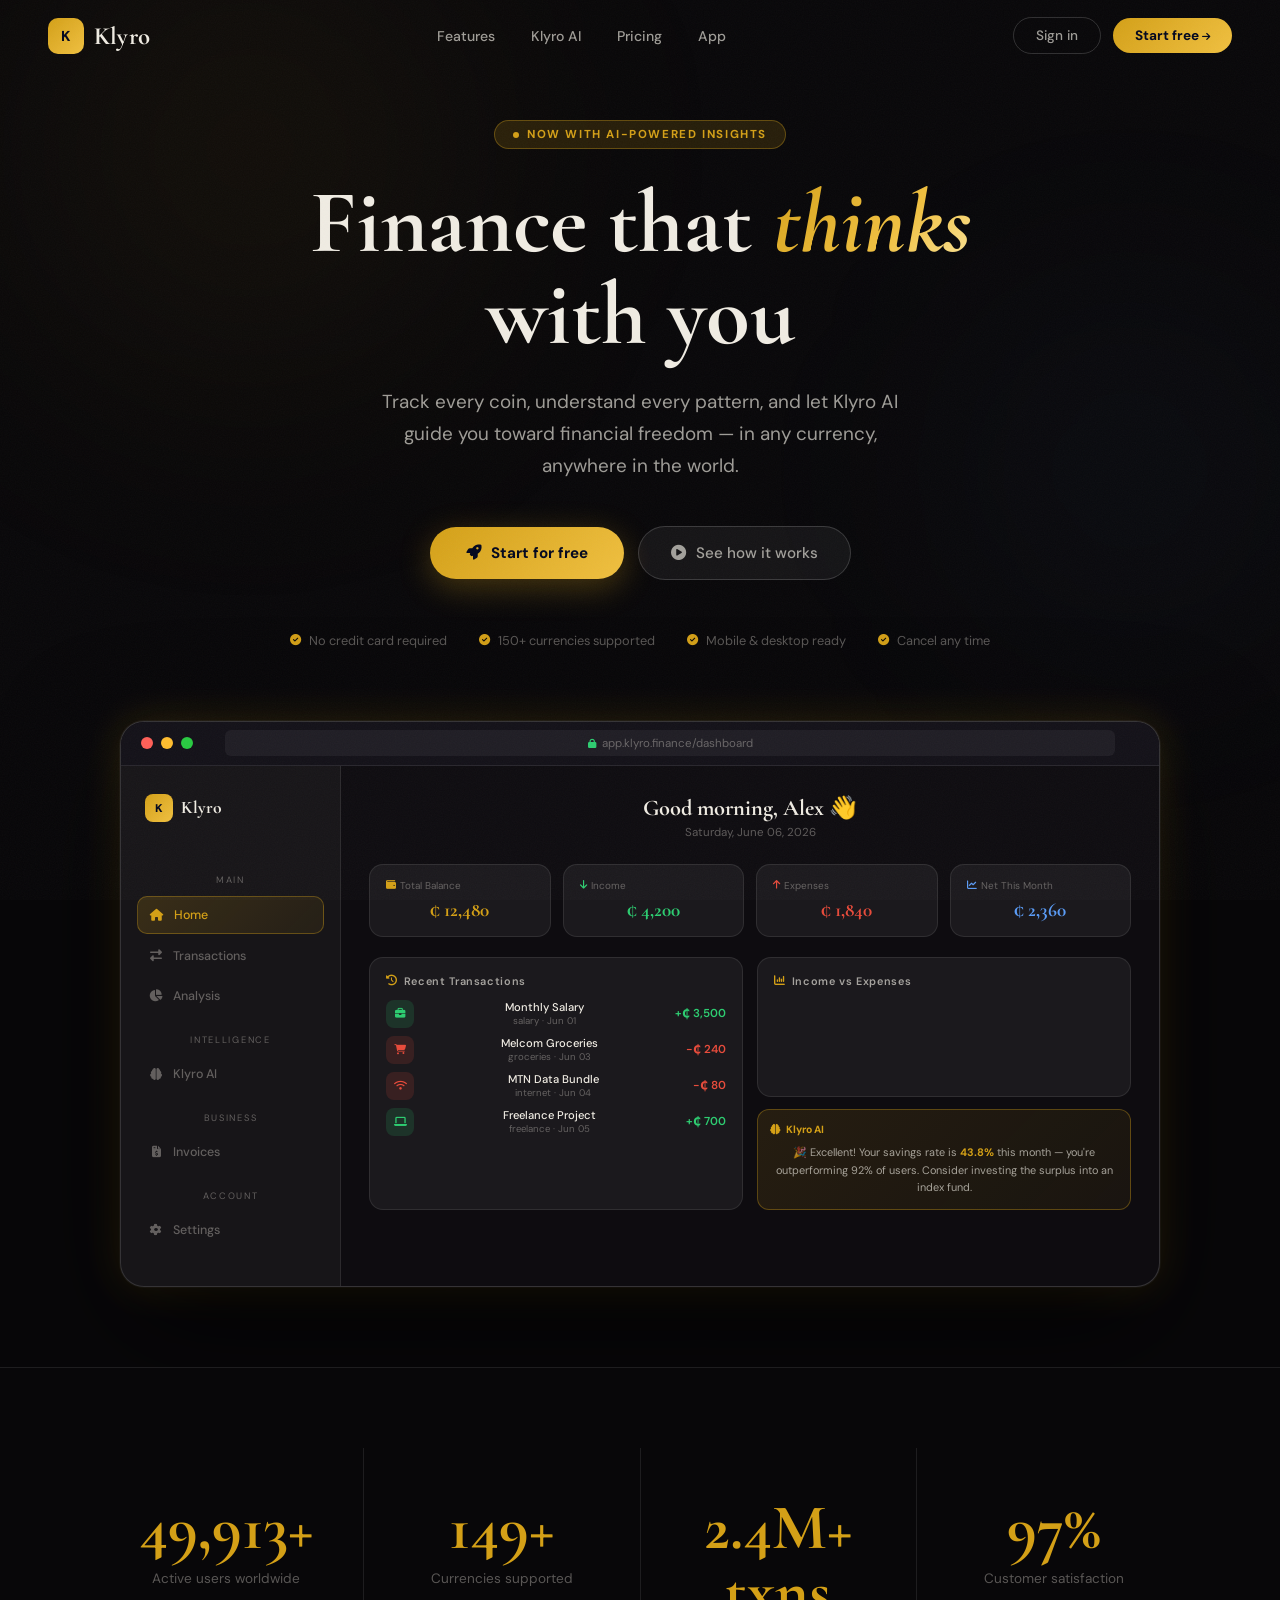
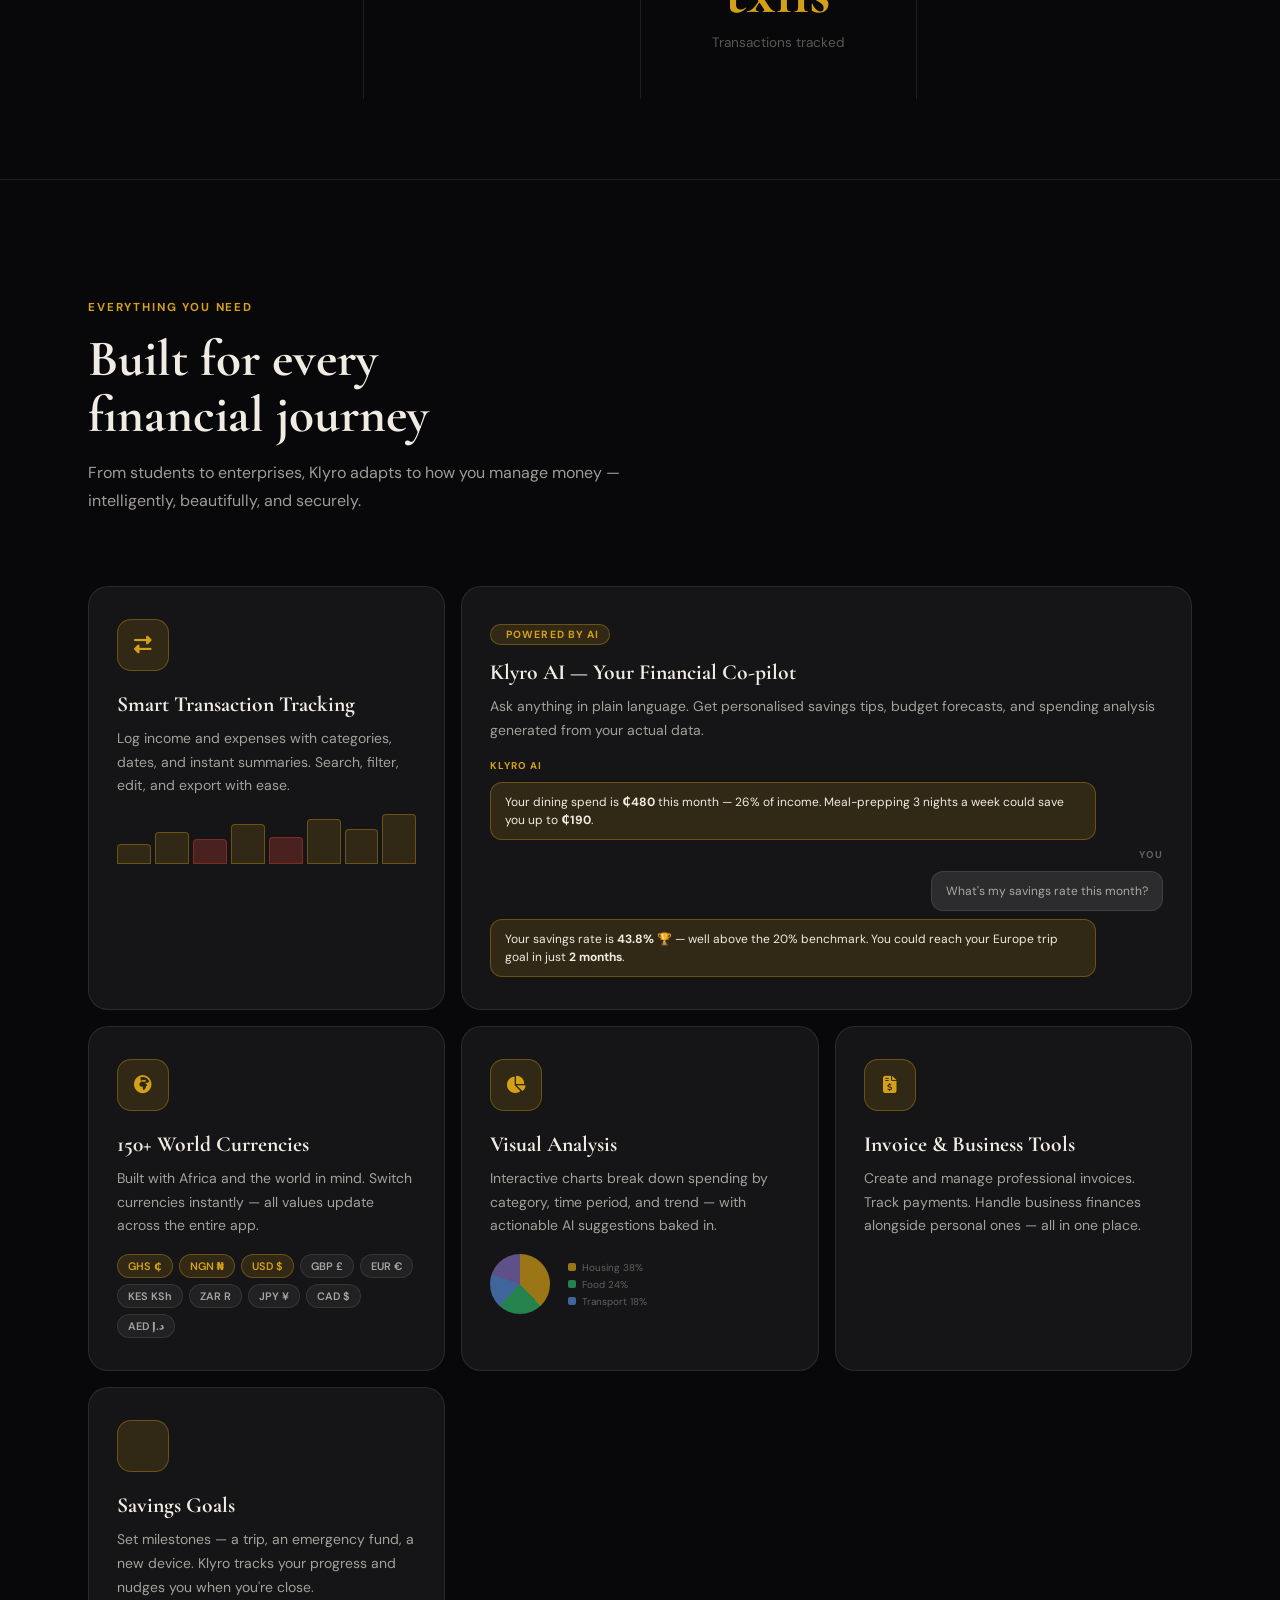
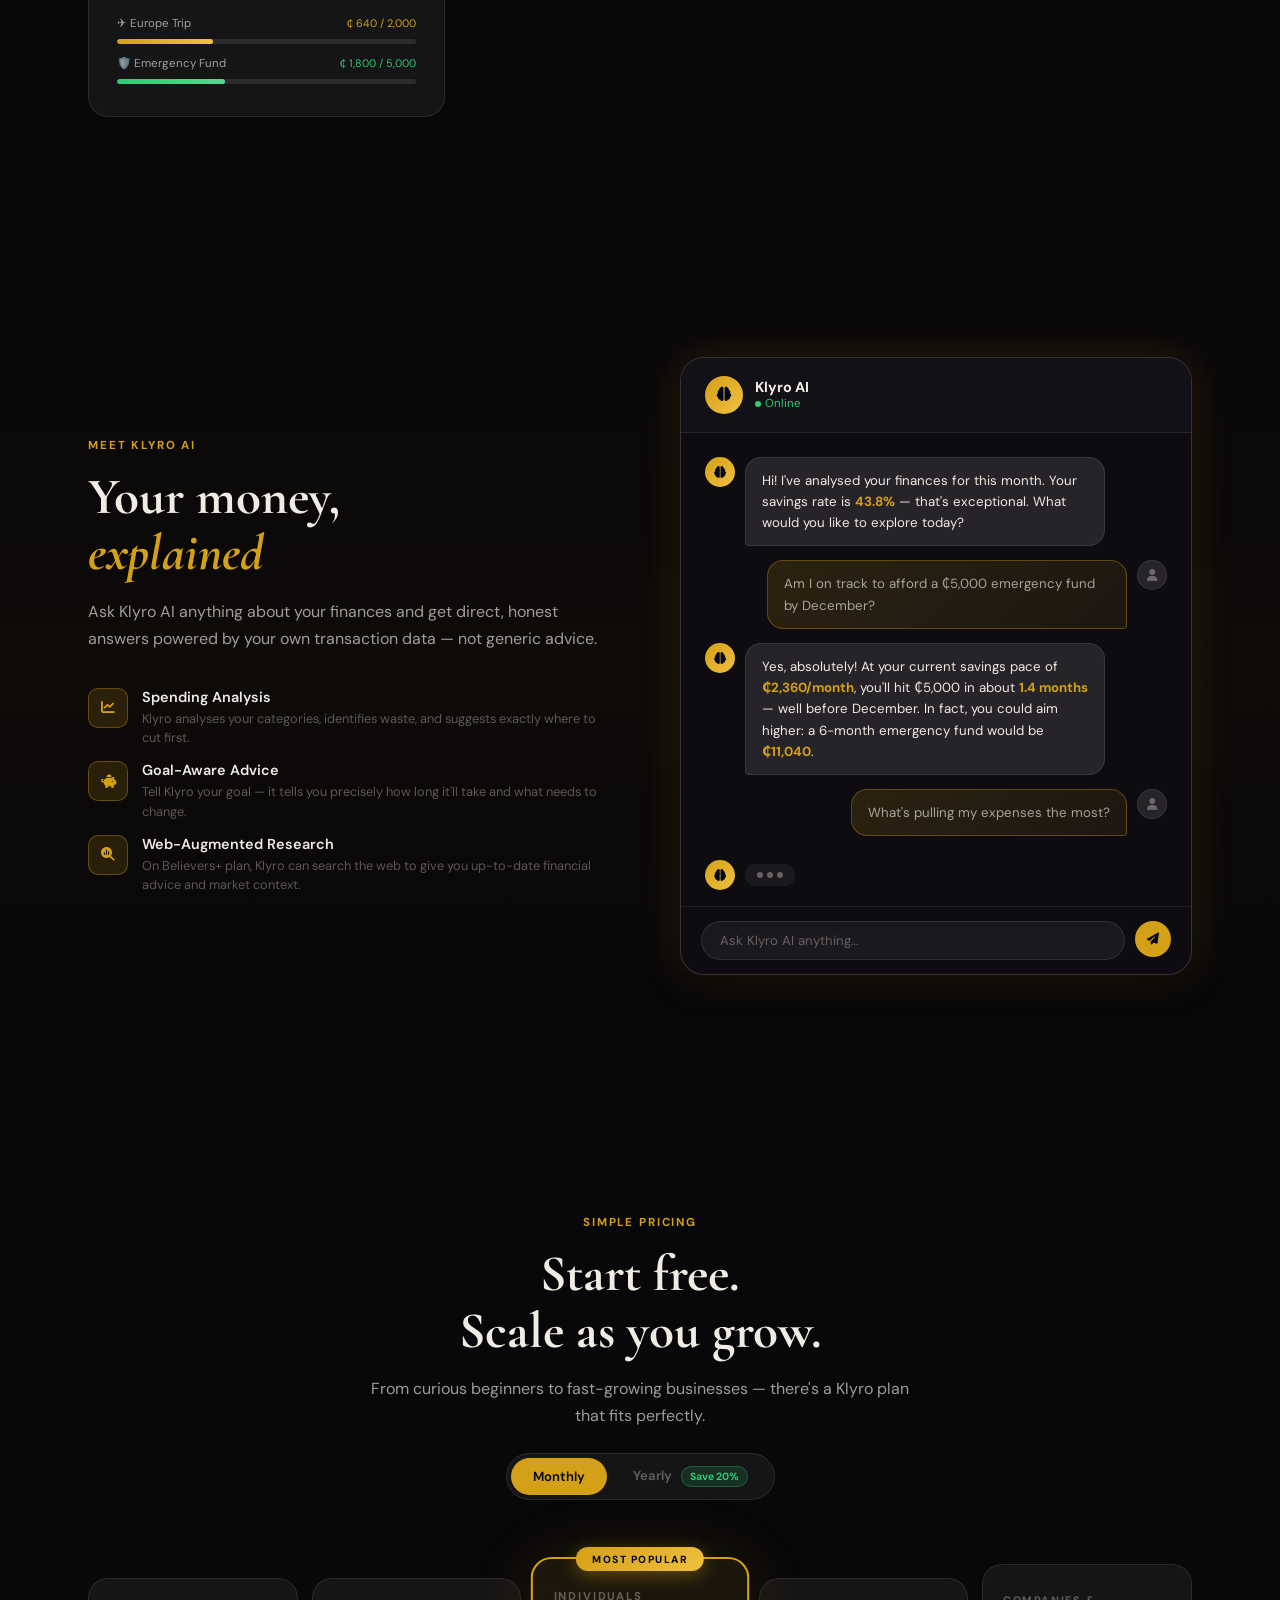
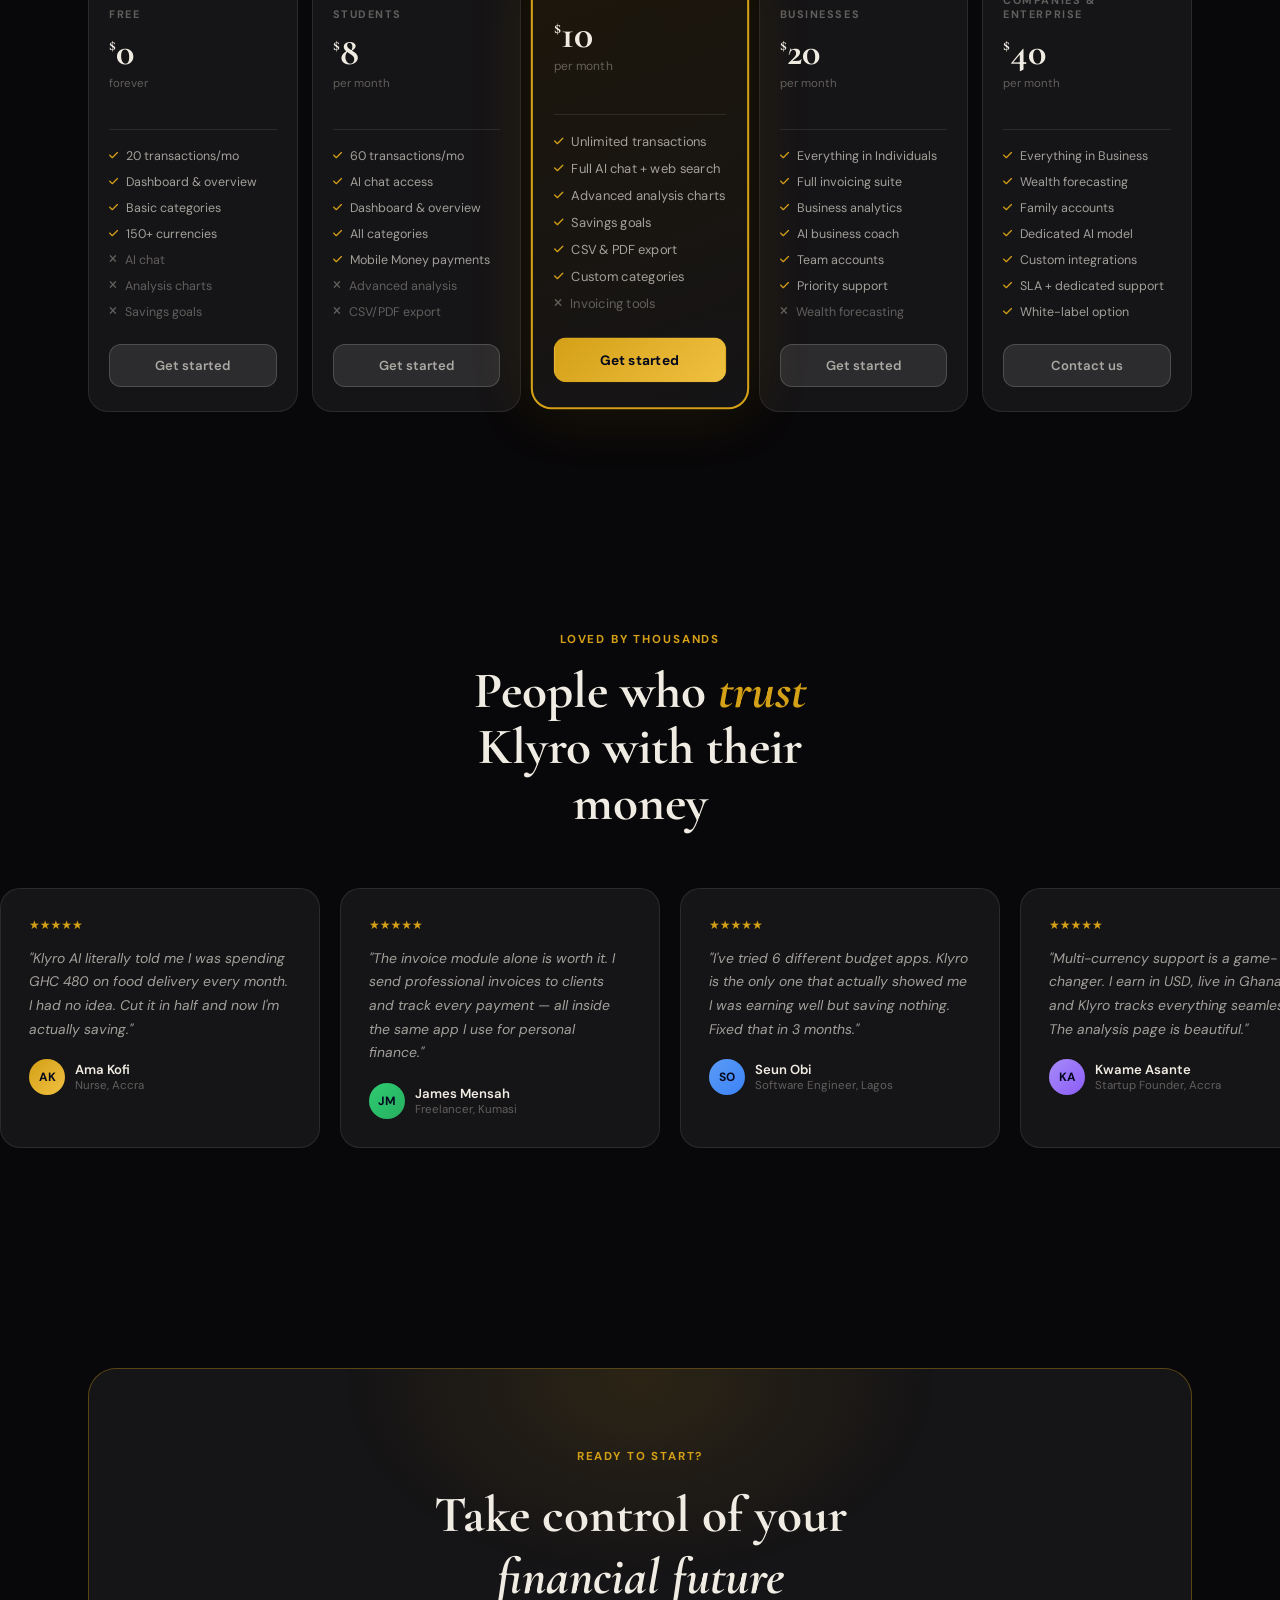
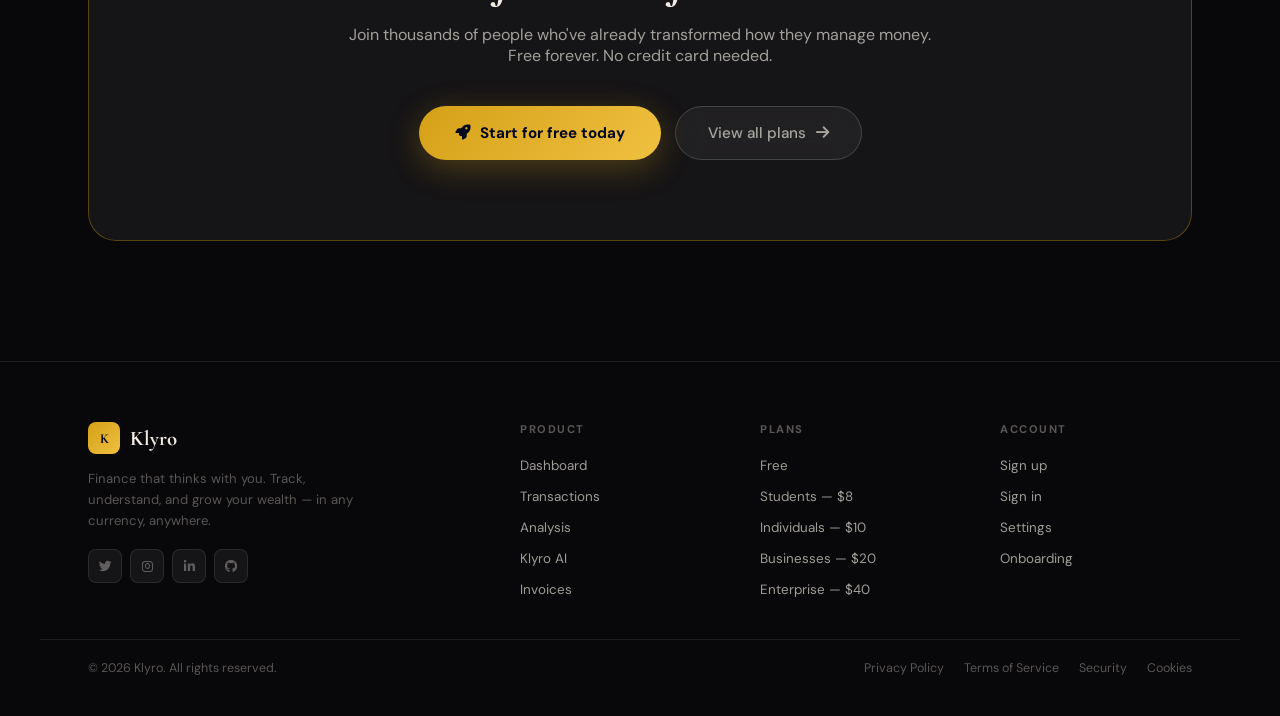
==== index.html @ fb5621db "Software Update Update of Klyro Web App software" ====
<!DOCTYPE html>
<html lang="en">
<head>
  <meta charset="UTF-8">
  <meta name="viewport" content="width=device-width, initial-scale=1.0">
  <title>Klyro — Finance that thinks with you</title>
  <link rel="stylesheet" href="https://fonts.googleapis.com/css2?family=Cormorant+Garamond:ital,wght@0,300;0,400;0,600;0,700;1,300;1,400;1,600&family=DM+Sans:ital,wght@0,200;0,300;0,400;0,500;0,600;0,700;1,300&display=swap">
  <link rel="stylesheet" href="https://cdnjs.cloudflare.com/ajax/libs/font-awesome/6.4.0/css/all.min.css">
  <style>
    *, *::before, *::after { margin: 0; padding: 0; box-sizing: border-box; }

    :root {
      --gold:        #d4a017;
      --gold-light:  #f0c040;
      --gold-pale:   #fce9a3;
      --gold-dim:    rgba(212,160,23,0.15);
      --gold-border: rgba(212,160,23,0.35);
      --bg:          #080709;
      --bg2:         #0e0c10;
      --bg3:         #131118;
      --surface:     rgba(255,255,255,0.055);
      --surface-b:   rgba(255,255,255,0.10);
      --border:      rgba(255,255,255,0.09);
      --border-b:    rgba(255,255,255,0.16);
      --text:        #f0ece3;
      --text-mid:    rgba(240,236,227,0.65);
      --text-dim:    rgba(240,236,227,0.35);
      --green:       #2ecc71;
      --red:         #e74c3c;
      --blue:        #5b9cf6;
      --purple:      #a78bfa;

      --blur: blur(24px) saturate(180%);
      --radius: 20px;
      --radius-sm: 12px;
      --radius-pill: 9999px;
      --shadow: 0 8px 32px rgba(0,0,0,0.5);
      --shadow-gold: 0 0 40px rgba(212,160,23,0.2);
      --trans: 0.35s cubic-bezier(0.16,1,0.3,1);

      --font-d: 'Cormorant Garamond', Georgia, serif;
      --font-b: 'DM Sans', system-ui, sans-serif;
    }

    html { scroll-behavior: smooth; }
    body {
      font-family: var(--font-b);
      background: var(--bg);
      color: var(--text);
      overflow-x: hidden;
      -webkit-font-smoothing: antialiased;
    }

    /* ─────────── NOISE GRAIN ─────────── */
    body::after {
      content: '';
      position: fixed;
      inset: 0;
      background-image: url("data:image/svg+xml,%3Csvg xmlns='http://www.w3.org/2000/svg' width='300' height='300'%3E%3Cfilter id='n'%3E%3CfeTurbulence type='fractalNoise' baseFrequency='0.85' numOctaves='4' stitchTiles='stitch'/%3E%3C/filter%3E%3Crect width='300' height='300' filter='url(%23n)' opacity='0.035'/%3E%3C/svg%3E");
      pointer-events: none;
      z-index: 9999;
    }

    /* ─────────── AMBIENT GLOW ─────────── */
    .glow-orb {
      position: fixed;
      border-radius: 50%;
      filter: blur(120px);
      pointer-events: none;
      z-index: 0;
    }
    .glow-orb-1 {
      width: 700px; height: 700px;
      top: -200px; left: -100px;
      background: radial-gradient(circle, rgba(212,160,23,0.08) 0%, transparent 70%);
    }
    .glow-orb-2 {
      width: 500px; height: 500px;
      bottom: 20vh; right: -100px;
      background: radial-gradient(circle, rgba(91,156,246,0.06) 0%, transparent 70%);
    }

    /* ─────────── NAV ─────────── */
    nav {
      position: fixed;
      top: 0; left: 0; right: 0;
      z-index: 1000;
      display: flex;
      align-items: center;
      justify-content: space-between;
      padding: 0 48px;
      height: 72px;
      border-bottom: 1px solid transparent;
      transition: all 0.4s ease;
    }
    nav.scrolled {
      background: rgba(8,7,9,0.82);
      backdrop-filter: var(--blur);
      -webkit-backdrop-filter: var(--blur);
      border-bottom-color: var(--border);
    }
    .nav-logo {
      display: flex;
      align-items: center;
      gap: 10px;
      text-decoration: none;
    }
    .nav-logo-icon {
      width: 36px; height: 36px;
      background: linear-gradient(135deg, var(--gold), var(--gold-light));
      border-radius: 10px;
      display: flex; align-items: center; justify-content: center;
      font-size: 0.9rem;
      color: #03071e;
      font-weight: 800;
      letter-spacing: -0.03em;
    }
    .nav-logo-text {
      font-family: var(--font-d);
      font-size: 1.55rem;
      font-weight: 700;
      color: var(--text);
      letter-spacing: 0.01em;
    }
    .nav-links {
      display: flex;
      align-items: center;
      gap: 4px;
      list-style: none;
    }
    .nav-links a {
      padding: 8px 16px;
      color: var(--text-mid);
      text-decoration: none;
      font-size: 0.88rem;
      font-weight: 500;
      border-radius: var(--radius-pill);
      transition: color 0.2s, background 0.2s;
    }
    .nav-links a:hover { color: var(--text); background: var(--surface); }
    .nav-cta {
      display: flex;
      align-items: center;
      gap: 12px;
    }
    .btn-nav-ghost {
      padding: 9px 22px;
      background: transparent;
      border: 1px solid var(--border-b);
      border-radius: var(--radius-pill);
      color: var(--text-mid);
      font-family: var(--font-b);
      font-size: 0.85rem;
      font-weight: 500;
      cursor: pointer;
      text-decoration: none;
      transition: all 0.25s ease;
    }
    .btn-nav-ghost:hover { border-color: var(--gold-border); color: var(--text); }
    .btn-nav-gold {
      padding: 9px 22px;
      background: linear-gradient(135deg, var(--gold), var(--gold-light));
      border: none;
      border-radius: var(--radius-pill);
      color: #03071e;
      font-family: var(--font-b);
      font-size: 0.85rem;
      font-weight: 700;
      cursor: pointer;
      text-decoration: none;
      transition: all 0.25s ease;
      white-space: nowrap;
    }
    .btn-nav-gold:hover { transform: translateY(-1px); box-shadow: 0 6px 24px rgba(212,160,23,0.4); }

    /* ─────────── HERO ─────────── */
    .hero {
      position: relative;
      min-height: 100vh;
      display: flex;
      flex-direction: column;
      align-items: center;
      justify-content: center;
      padding: 120px 48px 80px;
      text-align: center;
      overflow: hidden;
      z-index: 1;
    }
    .hero-eyebrow {
      display: inline-flex;
      align-items: center;
      gap: 8px;
      padding: 6px 18px;
      background: var(--gold-dim);
      border: 1px solid var(--gold-border);
      border-radius: var(--radius-pill);
      font-size: 0.72rem;
      font-weight: 700;
      letter-spacing: 0.14em;
      text-transform: uppercase;
      color: var(--gold);
      margin-bottom: 28px;
      animation: fadeUp 0.8s ease both;
    }
    .hero-eyebrow-dot {
      width: 6px; height: 6px;
      background: var(--gold);
      border-radius: 50%;
      animation: pulse 2s infinite;
    }
    @keyframes pulse { 0%,100%{opacity:1;transform:scale(1)} 50%{opacity:0.4;transform:scale(0.8)} }

    .hero-title {
      font-family: var(--font-d);
      font-size: clamp(3.2rem, 7vw, 6.5rem);
      font-weight: 700;
      line-height: 1.03;
      color: var(--text);
      margin-bottom: 24px;
      max-width: 860px;
      animation: fadeUp 0.8s 0.1s ease both;
    }
    .hero-title em {
      font-style: italic;
      background: linear-gradient(135deg, var(--gold), var(--gold-light) 60%, var(--gold-pale));
      -webkit-background-clip: text;
      -webkit-text-fill-color: transparent;
      background-clip: text;
    }
    .hero-sub {
      font-size: clamp(1rem, 1.6vw, 1.18rem);
      color: var(--text-mid);
      max-width: 540px;
      line-height: 1.7;
      margin-bottom: 44px;
      animation: fadeUp 0.8s 0.2s ease both;
    }
    .hero-actions {
      display: flex;
      gap: 14px;
      align-items: center;
      justify-content: center;
      flex-wrap: wrap;
      animation: fadeUp 0.8s 0.3s ease both;
    }
    .btn-hero-primary {
      display: inline-flex;
      align-items: center;
      gap: 10px;
      padding: 16px 36px;
      background: linear-gradient(135deg, var(--gold), var(--gold-light));
      border: none;
      border-radius: var(--radius-pill);
      color: #03071e;
      font-family: var(--font-b);
      font-size: 0.95rem;
      font-weight: 700;
      cursor: pointer;
      text-decoration: none;
      transition: all 0.3s ease;
      box-shadow: 0 8px 32px rgba(212,160,23,0.3);
    }
    .btn-hero-primary:hover { transform: translateY(-2px); box-shadow: 0 16px 48px rgba(212,160,23,0.45); }
    .btn-hero-secondary {
      display: inline-flex;
      align-items: center;
      gap: 10px;
      padding: 16px 32px;
      background: var(--surface);
      border: 1px solid var(--border-b);
      border-radius: var(--radius-pill);
      color: var(--text-mid);
      font-family: var(--font-b);
      font-size: 0.95rem;
      font-weight: 500;
      cursor: pointer;
      text-decoration: none;
      transition: all 0.3s ease;
      backdrop-filter: blur(12px);
    }
    .btn-hero-secondary:hover { color: var(--text); border-color: var(--border-b); background: var(--surface-b); }

    .hero-trust {
      margin-top: 52px;
      display: flex;
      align-items: center;
      gap: 32px;
      justify-content: center;
      flex-wrap: wrap;
      animation: fadeUp 0.8s 0.4s ease both;
    }
    .hero-trust-item {
      display: flex;
      align-items: center;
      gap: 8px;
      font-size: 0.8rem;
      color: var(--text-dim);
    }
    .hero-trust-item i { color: var(--gold); font-size: 0.7rem; }

    /* ─────────── DASHBOARD MOCKUP ─────────── */
    .hero-visual {
      position: relative;
      width: 100%;
      max-width: 1040px;
      margin: 72px auto 0;
      animation: fadeUp 0.8s 0.5s ease both;
    }
    .mockup-frame {
      background: var(--bg2);
      border: 1px solid var(--border-b);
      border-radius: 24px;
      overflow: hidden;
      box-shadow: 0 40px 120px rgba(0,0,0,0.7), 0 0 0 1px rgba(255,255,255,0.05), var(--shadow-gold);
      position: relative;
    }
    .mockup-bar {
      height: 44px;
      background: var(--bg3);
      border-bottom: 1px solid var(--border);
      display: flex;
      align-items: center;
      padding: 0 20px;
      gap: 8px;
    }
    .mockup-dot { width: 12px; height: 12px; border-radius: 50%; }
    .mockup-dot-r { background: #ff5f57; }
    .mockup-dot-y { background: #ffbd2e; }
    .mockup-dot-g { background: #28ca41; }
    .mockup-url {
      flex: 1;
      height: 26px;
      background: rgba(255,255,255,0.05);
      border-radius: 6px;
      margin: 0 24px;
      display: flex;
      align-items: center;
      justify-content: center;
      font-size: 0.72rem;
      color: var(--text-dim);
      gap: 6px;
    }
    .mockup-url i { font-size: 0.6rem; color: var(--green); }
    .mockup-body {
      display: grid;
      grid-template-columns: 220px 1fr;
      min-height: 520px;
    }
    /* Sidebar mockup */
    .mock-sidebar {
      background: rgba(255,255,255,0.035);
      border-right: 1px solid var(--border);
      padding: 28px 16px;
      display: flex;
      flex-direction: column;
      gap: 4px;
    }
    .mock-logo {
      display: flex;
      align-items: center;
      gap: 8px;
      padding: 0 8px;
      margin-bottom: 32px;
    }
    .mock-logo-k {
      width: 28px; height: 28px;
      background: linear-gradient(135deg, var(--gold), var(--gold-light));
      border-radius: 8px;
      display: flex; align-items: center; justify-content: center;
      font-size: 0.7rem;
      color: #03071e;
      font-weight: 900;
    }
    .mock-logo-text { font-family: var(--font-d); font-size: 1.1rem; font-weight: 700; color: var(--text); }
    .mock-nav-section { font-size: 0.58rem; letter-spacing: 0.18em; text-transform: uppercase; color: var(--text-dim); padding: 0 10px; margin: 16px 0 6px; }
    .mock-nav-item {
      display: flex;
      align-items: center;
      gap: 10px;
      padding: 10px 12px;
      border-radius: 10px;
      font-size: 0.78rem;
      font-weight: 500;
      color: var(--text-dim);
    }
    .mock-nav-item.active {
      background: linear-gradient(135deg, rgba(212,160,23,0.18), rgba(212,160,23,0.08));
      border: 1px solid var(--gold-border);
      color: var(--gold);
    }
    .mock-nav-item i { width: 14px; text-align: center; font-size: 0.75rem; }
    /* Main mockup */
    .mock-main { padding: 28px 28px 20px; overflow: hidden; }
    .mock-page-title { font-family: var(--font-d); font-size: 1.4rem; font-weight: 700; color: var(--text); margin-bottom: 4px; }
    .mock-page-sub { font-size: 0.72rem; color: var(--text-dim); margin-bottom: 24px; }
    .mock-stats {
      display: grid;
      grid-template-columns: repeat(4, 1fr);
      gap: 12px;
      margin-bottom: 20px;
    }
    .mock-stat {
      background: var(--surface);
      border: 1px solid var(--border);
      border-radius: 14px;
      padding: 14px 16px;
    }
    .mock-stat-label { font-size: 0.62rem; color: var(--text-dim); margin-bottom: 6px; display: flex; align-items: center; gap: 4px; }
    .mock-stat-val { font-family: var(--font-d); font-size: 1.2rem; font-weight: 700; }
    .mock-stat-val.green { color: var(--green); }
    .mock-stat-val.red { color: var(--red); }
    .mock-stat-val.gold { color: var(--gold); }
    .mock-two-col { display: grid; grid-template-columns: 1fr 1fr; gap: 14px; }
    .mock-card {
      background: var(--surface);
      border: 1px solid var(--border);
      border-radius: 14px;
      padding: 16px;
    }
    .mock-card-title { font-size: 0.68rem; font-weight: 600; letter-spacing: 0.06em; color: var(--text-mid); margin-bottom: 12px; display: flex; align-items: center; gap: 6px; }
    .mock-card-title i { color: var(--gold); }
    .mock-txn { display: flex; align-items: center; gap: 8px; margin-bottom: 8px; }
    .mock-txn-icon {
      width: 28px; height: 28px; border-radius: 8px;
      display: flex; align-items: center; justify-content: center;
      font-size: 0.65rem;
    }
    .mock-txn-icon.inc { background: rgba(46,204,113,0.15); color: var(--green); }
    .mock-txn-icon.exp { background: rgba(231,76,60,0.15); color: var(--red); }
    .mock-txn-info { flex: 1; }
    .mock-txn-name { font-size: 0.7rem; font-weight: 500; color: var(--text); }
    .mock-txn-cat { font-size: 0.6rem; color: var(--text-dim); }
    .mock-txn-amt { font-size: 0.72rem; font-weight: 600; }
    .mock-txn-amt.inc { color: var(--green); }
    .mock-txn-amt.exp { color: var(--red); }
    /* Bar chart mini */
    .mock-bars { display: flex; align-items: flex-end; gap: 6px; height: 80px; padding-top: 8px; }
    .mock-bar-group { flex: 1; display: flex; gap: 3px; align-items: flex-end; }
    .mock-bar {
      flex: 1;
      border-radius: 4px 4px 0 0;
      animation: barGrow 1.2s cubic-bezier(0.16,1,0.3,1) both;
      animation-delay: var(--d);
    }
    @keyframes barGrow { from { transform: scaleY(0); transform-origin: bottom; } to { transform: scaleY(1); } }
    .mock-bar.income { background: rgba(46,204,113,0.6); }
    .mock-bar.expense { background: rgba(231,76,60,0.5); }
    /* AI bubble */
    .mock-ai-bubble {
      background: linear-gradient(135deg, rgba(212,160,23,0.12), rgba(212,160,23,0.06));
      border: 1px solid var(--gold-border);
      border-radius: 12px;
      padding: 12px;
      font-size: 0.68rem;
      line-height: 1.6;
      color: var(--text-mid);
    }
    .mock-ai-header { display: flex; align-items: center; gap: 6px; font-weight: 700; color: var(--gold); font-size: 0.65rem; margin-bottom: 6px; }

    /* ─────────── SECTION SPACING ─────────── */
    section { position: relative; z-index: 1; }
    .section-inner {
      max-width: 1200px;
      margin: 0 auto;
      padding: 0 48px;
    }
    .section-eyebrow {
      font-size: 0.72rem;
      font-weight: 700;
      letter-spacing: 0.16em;
      text-transform: uppercase;
      color: var(--gold);
      margin-bottom: 16px;
    }
    .section-title {
      font-family: var(--font-d);
      font-size: clamp(2.2rem, 4vw, 3.4rem);
      font-weight: 700;
      color: var(--text);
      line-height: 1.1;
      margin-bottom: 16px;
    }
    .section-title em { font-style: italic; color: var(--gold); }
    .section-sub {
      font-size: 1rem;
      color: var(--text-mid);
      line-height: 1.7;
      max-width: 540px;
    }

    /* ─────────── STATS STRIP ─────────── */
    .stats-strip {
      padding: 80px 0;
      border-top: 1px solid var(--border);
      border-bottom: 1px solid var(--border);
      overflow: hidden;
    }
    .stats-row {
      display: grid;
      grid-template-columns: repeat(4, 1fr);
      gap: 1px;
      background: var(--border);
    }
    .stat-block {
      background: var(--bg);
      padding: 48px 40px;
      text-align: center;
    }
    .stat-block-num {
      font-family: var(--font-d);
      font-size: clamp(2.8rem, 5vw, 4.2rem);
      font-weight: 700;
      color: var(--gold);
      line-height: 1;
      margin-bottom: 10px;
    }
    .stat-block-label { font-size: 0.85rem; color: var(--text-dim); }

    /* ─────────── FEATURES SECTION ─────────── */
    .features-section { padding: 120px 0; }
    .features-header {
      margin-bottom: 72px;
      max-width: 620px;
    }
    .features-bento {
      display: grid;
      grid-template-columns: repeat(3, 1fr);
      gap: 16px;
    }
    .feat-card {
      background: var(--surface);
      border: 1px solid var(--border);
      border-radius: var(--radius);
      padding: 32px 28px;
      transition: all var(--trans);
      position: relative;
      overflow: hidden;
    }
    .feat-card::before {
      content: '';
      position: absolute;
      inset: 0;
      background: linear-gradient(135deg, var(--gold-dim) 0%, transparent 60%);
      opacity: 0;
      transition: opacity var(--trans);
    }
    .feat-card:hover { border-color: var(--gold-border); transform: translateY(-4px); }
    .feat-card:hover::before { opacity: 1; }
    .feat-card.wide { grid-column: span 2; }
    .feat-card.tall { display: flex; flex-direction: column; gap: 20px; }

    .feat-icon {
      width: 52px; height: 52px;
      background: var(--gold-dim);
      border: 1px solid var(--gold-border);
      border-radius: 14px;
      display: flex; align-items: center; justify-content: center;
      font-size: 1.1rem;
      color: var(--gold);
      margin-bottom: 20px;
      position: relative;
    }
    .feat-title {
      font-family: var(--font-d);
      font-size: 1.35rem;
      font-weight: 700;
      color: var(--text);
      margin-bottom: 10px;
    }
    .feat-desc {
      font-size: 0.875rem;
      color: var(--text-mid);
      line-height: 1.7;
    }
    .feat-badge {
      display: inline-flex;
      align-items: center;
      gap: 5px;
      padding: 3px 10px;
      background: var(--gold-dim);
      border: 1px solid var(--gold-border);
      border-radius: var(--radius-pill);
      font-size: 0.65rem;
      font-weight: 700;
      letter-spacing: 0.1em;
      color: var(--gold);
      text-transform: uppercase;
      margin-bottom: 14px;
    }
    /* Mini chart widget in feature card */
    .feat-mini-chart {
      display: flex;
      align-items: flex-end;
      gap: 4px;
      height: 50px;
      margin-top: 16px;
    }
    .feat-bar {
      flex: 1;
      border-radius: 4px 4px 0 0;
      background: var(--gold-dim);
      border: 1px solid var(--gold-border);
      transition: height 0.3s ease;
    }
    .feat-card:hover .feat-bar { background: rgba(212,160,23,0.35); }

    /* AI chat mockup in feature card */
    .feat-chat { margin-top: 16px; display: flex; flex-direction: column; gap: 8px; }
    .feat-chat-msg {
      padding: 10px 14px;
      border-radius: 12px;
      font-size: 0.75rem;
      line-height: 1.5;
      color: var(--text-mid);
    }
    .feat-chat-msg.ai {
      background: var(--gold-dim);
      border: 1px solid var(--gold-border);
      color: var(--text);
      align-self: flex-start;
      max-width: 90%;
    }
    .feat-chat-msg.user {
      background: var(--surface-b);
      border: 1px solid var(--border);
      align-self: flex-end;
      max-width: 85%;
    }
    .feat-chat-label {
      font-size: 0.6rem;
      font-weight: 700;
      letter-spacing: 0.1em;
      color: var(--gold);
      text-transform: uppercase;
      margin-bottom: 2px;
    }

    /* Currency mini display */
    .feat-currencies {
      display: flex;
      flex-wrap: wrap;
      gap: 6px;
      margin-top: 16px;
    }
    .feat-cur-tag {
      padding: 4px 10px;
      background: var(--surface);
      border: 1px solid var(--border);
      border-radius: var(--radius-pill);
      font-size: 0.68rem;
      font-weight: 600;
      color: var(--text-mid);
      transition: all 0.2s;
    }
    .feat-card:hover .feat-cur-tag { border-color: var(--gold-border); color: var(--gold-light); }
    .feat-cur-tag.featured { background: var(--gold-dim); border-color: var(--gold-border); color: var(--gold); }

    /* ─────────── AI SECTION ─────────── */
    .ai-section {
      padding: 120px 0;
      overflow: hidden;
    }
    .ai-inner {
      display: grid;
      grid-template-columns: 1fr 1fr;
      gap: 80px;
      align-items: center;
    }
    .ai-chat-demo {
      background: var(--bg2);
      border: 1px solid var(--border-b);
      border-radius: 24px;
      overflow: hidden;
      box-shadow: var(--shadow), var(--shadow-gold);
    }
    .ai-chat-header {
      background: var(--bg3);
      border-bottom: 1px solid var(--border);
      padding: 18px 24px;
      display: flex;
      align-items: center;
      gap: 12px;
    }
    .ai-avatar {
      width: 38px; height: 38px;
      background: linear-gradient(135deg, var(--gold), var(--gold-light));
      border-radius: 50%;
      display: flex; align-items: center; justify-content: center;
      font-size: 0.9rem;
      color: #03071e;
    }
    .ai-chat-name { font-weight: 700; font-size: 0.9rem; }
    .ai-online { font-size: 0.72rem; color: var(--green); display: flex; align-items: center; gap: 4px; }
    .ai-online::before { content: ''; width: 6px; height: 6px; background: var(--green); border-radius: 50%; }
    .ai-messages { padding: 24px; display: flex; flex-direction: column; gap: 14px; min-height: 380px; }
    .ai-msg {
      display: flex;
      gap: 10px;
      align-items: flex-start;
    }
    .ai-msg.user { flex-direction: row-reverse; }
    .ai-msg-av {
      width: 30px; height: 30px;
      border-radius: 50%;
      display: flex; align-items: center; justify-content: center;
      font-size: 0.75rem;
      flex-shrink: 0;
    }
    .ai-msg.ai .ai-msg-av { background: linear-gradient(135deg,var(--gold),var(--gold-light)); color: #03071e; }
    .ai-msg.user .ai-msg-av { background: var(--surface-b); border: 1px solid var(--border); color: var(--text-dim); }
    .ai-msg-bubble {
      max-width: 78%;
      padding: 12px 16px;
      border-radius: 16px;
      font-size: 0.83rem;
      line-height: 1.6;
    }
    .ai-msg.ai .ai-msg-bubble {
      background: var(--surface-b);
      border: 1px solid var(--border);
      color: var(--text);
      border-bottom-left-radius: 4px;
    }
    .ai-msg.user .ai-msg-bubble {
      background: linear-gradient(135deg, var(--gold-dim), rgba(212,160,23,0.08));
      border: 1px solid var(--gold-border);
      color: var(--text-mid);
      border-bottom-right-radius: 4px;
    }
    .ai-msg-bubble strong { color: var(--gold); }
    .ai-typing {
      display: flex;
      gap: 10px;
      align-items: center;
      padding: 0 24px 16px;
    }
    .typing-dots { display: flex; gap: 4px; padding: 8px 12px; background: var(--surface); border-radius: 10px; }
    .typing-dot {
      width: 6px; height: 6px;
      background: var(--text-dim);
      border-radius: 50%;
      animation: typingPulse 1.4s infinite;
    }
    .typing-dot:nth-child(2) { animation-delay: 0.2s; }
    .typing-dot:nth-child(3) { animation-delay: 0.4s; }
    @keyframes typingPulse { 0%,80%,100%{transform:scale(0.8);opacity:0.5} 40%{transform:scale(1.1);opacity:1} }
    .ai-input-row {
      border-top: 1px solid var(--border);
      padding: 14px 20px;
      display: flex;
      gap: 10px;
    }
    .ai-input {
      flex: 1;
      background: var(--surface);
      border: 1px solid var(--border);
      border-radius: var(--radius-pill);
      padding: 10px 18px;
      font-size: 0.82rem;
      color: var(--text-dim);
      font-family: var(--font-b);
    }
    .ai-send { width: 36px; height: 36px; background: var(--gold); border-radius: 50%; display: flex; align-items: center; justify-content: center; color: #03071e; font-size: 0.75rem; cursor: pointer; flex-shrink: 0; }
    .ai-feature-list { display: flex; flex-direction: column; gap: 14px; margin-top: 36px; }
    .ai-feature-item {
      display: flex;
      gap: 14px;
      align-items: flex-start;
    }
    .ai-feature-icon {
      width: 40px; height: 40px;
      background: var(--gold-dim);
      border: 1px solid var(--gold-border);
      border-radius: 10px;
      display: flex; align-items: center; justify-content: center;
      color: var(--gold);
      font-size: 0.85rem;
      flex-shrink: 0;
    }
    .ai-feature-title { font-weight: 600; font-size: 0.9rem; color: var(--text); margin-bottom: 3px; }
    .ai-feature-desc { font-size: 0.8rem; color: var(--text-dim); line-height: 1.5; }

    /* ─────────── PRICING SECTION ─────────── */
    .pricing-section { padding: 120px 0; }
    .pricing-header { text-align: center; max-width: 640px; margin: 0 auto 64px; }
    .billing-toggle {
      display: inline-flex;
      gap: 4px;
      background: var(--surface);
      border: 1px solid var(--border);
      padding: 4px;
      border-radius: var(--radius-pill);
      margin-top: 24px;
    }
    .billing-btn {
      padding: 8px 22px;
      border: none;
      background: transparent;
      color: var(--text-dim);
      font-family: var(--font-b);
      font-size: 0.82rem;
      font-weight: 600;
      cursor: pointer;
      border-radius: var(--radius-pill);
      transition: all 0.3s;
    }
    .billing-btn.active { background: var(--gold); color: #03071e; }
    .save-chip {
      display: inline-flex;
      align-items: center;
      gap: 4px;
      margin-left: 6px;
      padding: 3px 8px;
      background: rgba(46,204,113,0.15);
      border: 1px solid rgba(46,204,113,0.3);
      border-radius: var(--radius-pill);
      font-size: 0.65rem;
      font-weight: 700;
      color: var(--green);
      vertical-align: middle;
    }
    .plans-grid {
      display: grid;
      grid-template-columns: repeat(5, 1fr);
      gap: 14px;
      align-items: end;
    }
    .plan-card {
      background: var(--surface);
      border: 1px solid var(--border);
      border-radius: var(--radius);
      padding: 28px 20px 24px;
      display: flex;
      flex-direction: column;
      position: relative;
      transition: all var(--trans);
    }
    .plan-card:hover { transform: translateY(-4px); border-color: var(--border-b); }
    .plan-card.featured {
      background: linear-gradient(160deg, rgba(212,160,23,0.10), var(--surface));
      border: 2px solid var(--gold);
      transform: scale(1.04) translateY(-10px);
      box-shadow: 0 0 60px rgba(212,160,23,0.15), var(--shadow);
      z-index: 2;
    }
    .plan-card.featured:hover { transform: scale(1.04) translateY(-14px); }
    .plan-top-badge {
      position: absolute;
      top: 0; left: 50%;
      transform: translate(-50%,-50%);
      background: linear-gradient(135deg, var(--gold), var(--gold-light));
      color: #03071e;
      font-size: 0.62rem;
      font-weight: 800;
      letter-spacing: 0.12em;
      text-transform: uppercase;
      padding: 5px 16px;
      border-radius: var(--radius-pill);
      white-space: nowrap;
      box-shadow: 0 4px 16px rgba(212,160,23,0.4);
    }
    .plan-name-label {
      font-size: 0.68rem;
      font-weight: 700;
      letter-spacing: 0.14em;
      text-transform: uppercase;
      color: var(--text-dim);
      margin-bottom: 12px;
    }
    .plan-price-wrap { margin-bottom: 4px; }
    .plan-price {
      font-family: var(--font-d);
      font-size: 2.4rem;
      font-weight: 900;
      color: var(--text);
      line-height: 1;
    }
    .plan-price sup { font-size: 1rem; font-weight: 700; vertical-align: super; line-height: 0; }
    .plan-period { font-size: 0.72rem; color: var(--text-dim); margin-bottom: 6px; }
    .plan-yearly-note { font-size: 0.68rem; color: var(--green); min-height: 16px; margin-bottom: 16px; }
    .plan-divider { height: 1px; background: var(--border); margin-bottom: 18px; }
    .plan-features { list-style: none; display: flex; flex-direction: column; gap: 10px; flex: 1; }
    .plan-features li {
      display: flex;
      gap: 8px;
      align-items: flex-start;
      font-size: 0.78rem;
      color: var(--text-mid);
    }
    .plan-features li i { color: var(--gold); font-size: 0.65rem; margin-top: 3px; flex-shrink: 0; }
    .plan-features li.dim { color: var(--text-dim); }
    .plan-features li.dim i { color: var(--text-dim); }
    .plan-cta {
      margin-top: 24px;
      width: 100%;
      padding: 12px;
      background: var(--surface-b);
      border: 1px solid var(--border-b);
      border-radius: var(--radius-sm);
      color: var(--text-mid);
      font-family: var(--font-b);
      font-size: 0.82rem;
      font-weight: 600;
      cursor: pointer;
      transition: all 0.25s;
      text-align: center;
      text-decoration: none;
      display: block;
    }
    .plan-cta:hover { color: var(--text); border-color: var(--border-b); background: rgba(255,255,255,0.12); }
    .plan-cta.featured {
      background: linear-gradient(135deg, var(--gold), var(--gold-light));
      border-color: transparent;
      color: #03071e;
      font-weight: 700;
    }
    .plan-cta.featured:hover { box-shadow: 0 8px 28px rgba(212,160,23,0.4); transform: translateY(-1px); }

    /* ─────────── TESTIMONIALS / SOCIAL PROOF ─────────── */
    .social-section { padding: 100px 0; overflow: hidden; }
    .social-inner { text-align: center; margin-bottom: 56px; }
    .testimonial-track {
      display: flex;
      gap: 20px;
      animation: scrollTrack 30s linear infinite;
      width: max-content;
    }
    .testimonial-track-wrap { overflow: hidden; }
    @keyframes scrollTrack { 0%{transform:translateX(0)} 100%{transform:translateX(-50%)} }
    .testimonial-track-wrap:hover .testimonial-track { animation-play-state: paused; }
    .testi-card {
      background: var(--surface);
      border: 1px solid var(--border);
      border-radius: var(--radius);
      padding: 28px;
      width: 320px;
      flex-shrink: 0;
    }
    .testi-stars { color: var(--gold); font-size: 0.75rem; margin-bottom: 14px; display: flex; gap: 2px; }
    .testi-text { font-size: 0.87rem; color: var(--text-mid); line-height: 1.7; margin-bottom: 18px; font-style: italic; }
    .testi-author { display: flex; align-items: center; gap: 10px; }
    .testi-av {
      width: 36px; height: 36px;
      border-radius: 50%;
      display: flex; align-items: center; justify-content: center;
      font-size: 0.75rem;
      font-weight: 700;
      color: #03071e;
    }
    .testi-name { font-size: 0.82rem; font-weight: 600; color: var(--text); }
    .testi-role { font-size: 0.72rem; color: var(--text-dim); }

    /* ─────────── CTA SECTION ─────────── */
    .cta-section { padding: 120px 0; }
    .cta-box {
      background: var(--surface);
      border: 1px solid var(--gold-border);
      border-radius: 28px;
      padding: 80px 60px;
      text-align: center;
      position: relative;
      overflow: hidden;
    }
    .cta-box::before {
      content: '';
      position: absolute;
      top: -40%;
      left: 50%;
      transform: translateX(-50%);
      width: 600px;
      height: 400px;
      background: radial-gradient(ellipse, rgba(212,160,23,0.12) 0%, transparent 70%);
      pointer-events: none;
    }
    .cta-title {
      font-family: var(--font-d);
      font-size: clamp(2.4rem, 4vw, 3.8rem);
      font-weight: 700;
      color: var(--text);
      margin-bottom: 16px;
      position: relative;
    }
    .cta-sub { font-size: 1rem; color: var(--text-mid); margin-bottom: 40px; position: relative; }
    .cta-actions { display: flex; gap: 14px; justify-content: center; flex-wrap: wrap; position: relative; }

    /* ─────────── FOOTER ─────────── */
    footer {
      border-top: 1px solid var(--border);
      padding: 60px 0 40px;
    }
    .footer-inner {
      max-width: 1200px;
      margin: 0 auto;
      padding: 0 48px;
      display: grid;
      grid-template-columns: 2fr 1fr 1fr 1fr;
      gap: 48px;
    }
    .footer-brand { display: flex; flex-direction: column; gap: 14px; }
    .footer-logo { display: flex; align-items: center; gap: 10px; text-decoration: none; }
    .footer-logo-k {
      width: 32px; height: 32px;
      background: linear-gradient(135deg, var(--gold), var(--gold-light));
      border-radius: 8px;
      display: flex; align-items: center; justify-content: center;
      font-family: var(--font-d);
      font-size: 0.85rem;
      font-weight: 700;
      color: #03071e;
    }
    .footer-logo-text { font-family: var(--font-d); font-size: 1.3rem; font-weight: 700; color: var(--text); }
    .footer-tagline { font-size: 0.82rem; color: var(--text-dim); line-height: 1.6; max-width: 280px; }
    .footer-social { display: flex; gap: 8px; margin-top: 4px; }
    .footer-soc-btn {
      width: 34px; height: 34px;
      background: var(--surface);
      border: 1px solid var(--border);
      border-radius: 8px;
      display: flex; align-items: center; justify-content: center;
      color: var(--text-dim);
      text-decoration: none;
      font-size: 0.8rem;
      transition: all 0.2s;
    }
    .footer-soc-btn:hover { border-color: var(--gold-border); color: var(--gold); }
    .footer-col-title { font-size: 0.7rem; font-weight: 700; letter-spacing: 0.14em; text-transform: uppercase; color: var(--text-dim); margin-bottom: 18px; }
    .footer-links { list-style: none; display: flex; flex-direction: column; gap: 10px; }
    .footer-links a { color: var(--text-mid); text-decoration: none; font-size: 0.84rem; transition: color 0.2s; }
    .footer-links a:hover { color: var(--text); }
    .footer-bottom {
      max-width: 1200px;
      margin: 40px auto 0;
      padding: 20px 48px 0;
      border-top: 1px solid var(--border);
      display: flex;
      align-items: center;
      justify-content: space-between;
      gap: 16px;
      flex-wrap: wrap;
    }
    .footer-copy { font-size: 0.78rem; color: var(--text-dim); }
    .footer-links-bottom { display: flex; gap: 20px; }
    .footer-links-bottom a { font-size: 0.78rem; color: var(--text-dim); text-decoration: none; transition: color 0.2s; }
    .footer-links-bottom a:hover { color: var(--text); }

    /* ─────────── ANIMATIONS ─────────── */
    @keyframes fadeUp {
      from { opacity: 0; transform: translateY(28px); }
      to { opacity: 1; transform: translateY(0); }
    }
    .reveal {
      opacity: 0;
      transform: translateY(32px);
      transition: opacity 0.7s ease, transform 0.7s cubic-bezier(0.16,1,0.3,1);
    }
    .reveal.visible { opacity: 1; transform: translateY(0); }
    .reveal-d1 { transition-delay: 0.1s; }
    .reveal-d2 { transition-delay: 0.2s; }
    .reveal-d3 { transition-delay: 0.3s; }
    .reveal-d4 { transition-delay: 0.4s; }

    /* ─────────── MOBILE ─────────── */
    @media (max-width: 1024px) {
      .plans-grid { grid-template-columns: repeat(3, 1fr); }
      .plan-card.featured { transform: none; }
      .plan-card.featured:hover { transform: translateY(-4px); }
    }
    @media (max-width: 900px) {
      nav { padding: 0 24px; }
      .nav-links { display: none; }
      .hero { padding: 100px 24px 60px; }
      .mockup-body { grid-template-columns: 1fr; }
      .mock-sidebar { display: none; }
      .mock-stats { grid-template-columns: repeat(2, 1fr); }
      .mock-two-col { grid-template-columns: 1fr; }
      .section-inner { padding: 0 24px; }
      .stats-row { grid-template-columns: repeat(2, 1fr); }
      .features-bento { grid-template-columns: 1fr; }
      .feat-card.wide { grid-column: span 1; }
      .ai-inner { grid-template-columns: 1fr; gap: 48px; }
      .plans-grid { grid-template-columns: 1fr 1fr; }
      .footer-inner { grid-template-columns: 1fr 1fr; }
      .footer-brand { grid-column: span 2; }
      .cta-box { padding: 56px 32px; }
    }
    @media (max-width: 600px) {
      .plans-grid { grid-template-columns: 1fr; }
      .hero-trust { gap: 16px; }
      .stats-row { grid-template-columns: 1fr 1fr; }
    }

    /* ─────────── BADGE + PILL UTILS ─────────── */
    .chip-green {
      display: inline-flex; align-items: center; gap: 5px;
      padding: 4px 12px;
      background: rgba(46,204,113,0.12);
      border: 1px solid rgba(46,204,113,0.3);
      border-radius: var(--radius-pill);
      font-size: 0.68rem; font-weight: 700; color: var(--green);
    }

    /* Mobile menu toggle */
    .nav-mobile-btn {
      display: none;
      background: var(--surface);
      border: 1px solid var(--border);
      border-radius: 10px;
      width: 40px; height: 40px;
      align-items: center;
      justify-content: center;
      color: var(--text-mid);
      cursor: pointer;
      font-size: 0.9rem;
    }
    @media (max-width: 900px) { .nav-mobile-btn { display: flex; } }
  </style>
</head>
<body>

<!-- Ambient Glow Orbs -->
<div class="glow-orb glow-orb-1"></div>
<div class="glow-orb glow-orb-2"></div>

<!-- ─── NAVBAR ─── -->
<nav id="main-nav">
  <a href="#" class="nav-logo">
    <div class="nav-logo-icon">K</div>
    <span class="nav-logo-text">Klyro</span>
  </a>
  <ul class="nav-links">
    <li><a href="#features">Features</a></li>
    <li><a href="#ai">Klyro AI</a></li>
    <li><a href="#pricing">Pricing</a></li>
    <li><a href="dashboard.html">App</a></li>
  </ul>
  <div class="nav-cta">
    <a href="login.html" class="btn-nav-ghost">Sign in</a>
    <a href="signup.html" class="btn-nav-gold">Start free <i class="fas fa-arrow-right" style="font-size:0.7em;"></i></a>
    <button class="nav-mobile-btn" aria-label="Menu"><i class="fas fa-bars"></i></button>
  </div>
</nav>

<!-- ─── HERO ─── -->
<section class="hero">
  <div class="hero-eyebrow">
    <span class="hero-eyebrow-dot"></span>
    Now with AI-powered insights
  </div>
  <h1 class="hero-title">Finance that <em>thinks</em><br>with you</h1>
  <p class="hero-sub">Track every coin, understand every pattern, and let Klyro AI guide you toward financial freedom — in any currency, anywhere in the world.</p>
  <div class="hero-actions">
    <a href="signup.html" class="btn-hero-primary">
      <i class="fas fa-rocket"></i> Start for free
    </a>
    <a href="#features" class="btn-hero-secondary">
      <i class="fas fa-play-circle"></i> See how it works
    </a>
  </div>
  <div class="hero-trust">
    <div class="hero-trust-item"><i class="fas fa-check-circle"></i> No credit card required</div>
    <div class="hero-trust-item"><i class="fas fa-check-circle"></i> 150+ currencies supported</div>
    <div class="hero-trust-item"><i class="fas fa-check-circle"></i> Mobile & desktop ready</div>
    <div class="hero-trust-item"><i class="fas fa-check-circle"></i> Cancel any time</div>
  </div>

  <!-- Dashboard Mockup -->
  <div class="hero-visual">
    <div class="mockup-frame">
      <div class="mockup-bar">
        <div class="mockup-dot mockup-dot-r"></div>
        <div class="mockup-dot mockup-dot-y"></div>
        <div class="mockup-dot mockup-dot-g"></div>
        <div class="mockup-url">
          <i class="fas fa-lock"></i>
          app.klyro.finance/dashboard
        </div>
      </div>
      <div class="mockup-body">
        <!-- Sidebar -->
        <div class="mock-sidebar">
          <div class="mock-logo">
            <div class="mock-logo-k">K</div>
            <span class="mock-logo-text">Klyro</span>
          </div>
          <div class="mock-nav-section">Main</div>
          <div class="mock-nav-item active"><i class="fas fa-house"></i> Home</div>
          <div class="mock-nav-item"><i class="fas fa-right-left"></i> Transactions</div>
          <div class="mock-nav-item"><i class="fas fa-chart-pie"></i> Analysis</div>
          <div class="mock-nav-section">Intelligence</div>
          <div class="mock-nav-item"><i class="fas fa-brain"></i> Klyro AI</div>
          <div class="mock-nav-section">Business</div>
          <div class="mock-nav-item"><i class="fas fa-file-invoice-dollar"></i> Invoices</div>
          <div class="mock-nav-section">Account</div>
          <div class="mock-nav-item"><i class="fas fa-gear"></i> Settings</div>
        </div>
        <!-- Main Content -->
        <div class="mock-main">
          <div class="mock-page-title">Good morning, Alex 👋</div>
          <div class="mock-page-sub">Saturday, June 06, 2026</div>
          <div class="mock-stats">
            <div class="mock-stat">
              <div class="mock-stat-label"><i class="fas fa-wallet" style="color:var(--gold);"></i> Total Balance</div>
              <div class="mock-stat-val gold">₵ 12,480</div>
            </div>
            <div class="mock-stat">
              <div class="mock-stat-label"><i class="fas fa-arrow-down" style="color:var(--green);"></i> Income</div>
              <div class="mock-stat-val green">₵ 4,200</div>
            </div>
            <div class="mock-stat">
              <div class="mock-stat-label"><i class="fas fa-arrow-up" style="color:var(--red);"></i> Expenses</div>
              <div class="mock-stat-val red">₵ 1,840</div>
            </div>
            <div class="mock-stat">
              <div class="mock-stat-label"><i class="fas fa-chart-line" style="color:var(--blue);"></i> Net This Month</div>
              <div class="mock-stat-val" style="color:var(--blue);">₵ 2,360</div>
            </div>
          </div>
          <div class="mock-two-col">
            <!-- Recent Transactions -->
            <div class="mock-card">
              <div class="mock-card-title"><i class="fas fa-clock-rotate-left"></i> Recent Transactions</div>
              <div class="mock-txn">
                <div class="mock-txn-icon inc"><i class="fas fa-briefcase"></i></div>
                <div class="mock-txn-info"><div class="mock-txn-name">Monthly Salary</div><div class="mock-txn-cat">salary · Jun 01</div></div>
                <div class="mock-txn-amt inc">+₵ 3,500</div>
              </div>
              <div class="mock-txn">
                <div class="mock-txn-icon exp"><i class="fas fa-cart-shopping"></i></div>
                <div class="mock-txn-info"><div class="mock-txn-name">Melcom Groceries</div><div class="mock-txn-cat">groceries · Jun 03</div></div>
                <div class="mock-txn-amt exp">−₵ 240</div>
              </div>
              <div class="mock-txn">
                <div class="mock-txn-icon exp"><i class="fas fa-wifi"></i></div>
                <div class="mock-txn-info"><div class="mock-txn-name">MTN Data Bundle</div><div class="mock-txn-cat">internet · Jun 04</div></div>
                <div class="mock-txn-amt exp">−₵ 80</div>
              </div>
              <div class="mock-txn">
                <div class="mock-txn-icon inc"><i class="fas fa-laptop"></i></div>
                <div class="mock-txn-info"><div class="mock-txn-name">Freelance Project</div><div class="mock-txn-cat">freelance · Jun 05</div></div>
                <div class="mock-txn-amt inc">+₵ 700</div>
              </div>
            </div>
            <!-- AI Tip + Chart -->
            <div style="display:flex;flex-direction:column;gap:12px;">
              <div class="mock-card">
                <div class="mock-card-title"><i class="fas fa-chart-column"></i> Income vs Expenses</div>
                <div class="mock-bars">
                  <div class="mock-bar-group">
                    <div class="mock-bar income" style="height:62%;--d:0.1s;"></div>
                    <div class="mock-bar expense" style="height:28%;--d:0.15s;"></div>
                  </div>
                  <div class="mock-bar-group">
                    <div class="mock-bar income" style="height:72%;--d:0.2s;"></div>
                    <div class="mock-bar expense" style="height:48%;--d:0.25s;"></div>
                  </div>
                  <div class="mock-bar-group">
                    <div class="mock-bar income" style="height:55%;--d:0.3s;"></div>
                    <div class="mock-bar expense" style="height:38%;--d:0.35s;"></div>
                  </div>
                  <div class="mock-bar-group">
                    <div class="mock-bar income" style="height:80%;--d:0.4s;"></div>
                    <div class="mock-bar expense" style="height:36%;--d:0.45s;"></div>
                  </div>
                </div>
              </div>
              <div class="mock-ai-bubble">
                <div class="mock-ai-header"><i class="fas fa-brain"></i> Klyro AI</div>
                🎉 Excellent! Your savings rate is <strong style="color:var(--gold);">43.8%</strong> this month — you're outperforming 92% of users. Consider investing the surplus into an index fund.
              </div>
            </div>
          </div>
        </div>
      </div>
    </div>
  </div>
</section>

<!-- ─── STATS STRIP ─── -->
<section class="stats-strip">
  <div class="section-inner">
    <div class="stats-row">
      <div class="stat-block reveal">
        <div class="stat-block-num" data-count="50000" data-suffix="+">0</div>
        <div class="stat-block-label">Active users worldwide</div>
      </div>
      <div class="stat-block reveal reveal-d1">
        <div class="stat-block-num" data-count="150" data-suffix="+">0</div>
        <div class="stat-block-label">Currencies supported</div>
      </div>
      <div class="stat-block reveal reveal-d2">
        <div class="stat-block-num" data-count="2.4" data-suffix="M+ txns">0</div>
        <div class="stat-block-label">Transactions tracked</div>
      </div>
      <div class="stat-block reveal reveal-d3">
        <div class="stat-block-num" data-count="98" data-suffix="%">0</div>
        <div class="stat-block-label">Customer satisfaction</div>
      </div>
    </div>
  </div>
</section>

<!-- ─── FEATURES ─── -->
<section class="features-section" id="features">
  <div class="section-inner">
    <div class="features-header reveal">
      <div class="section-eyebrow">Everything you need</div>
      <h2 class="section-title">Built for every<br>financial journey</h2>
      <p class="section-sub">From students to enterprises, Klyro adapts to how you manage money — intelligently, beautifully, and securely.</p>
    </div>
    <div class="features-bento">

      <!-- Smart Tracking -->
      <div class="feat-card reveal">
        <div class="feat-icon"><i class="fas fa-right-left"></i></div>
        <div class="feat-title">Smart Transaction Tracking</div>
        <p class="feat-desc">Log income and expenses with categories, dates, and instant summaries. Search, filter, edit, and export with ease.</p>
        <div class="feat-mini-chart">
          <div class="feat-bar" style="height:40%;"></div>
          <div class="feat-bar" style="height:65%;"></div>
          <div class="feat-bar" style="height:50%;background:rgba(231,76,60,0.25);border-color:rgba(231,76,60,0.3);"></div>
          <div class="feat-bar" style="height:80%;"></div>
          <div class="feat-bar" style="height:55%;background:rgba(231,76,60,0.25);border-color:rgba(231,76,60,0.3);"></div>
          <div class="feat-bar" style="height:90%;"></div>
          <div class="feat-bar" style="height:70%;"></div>
          <div class="feat-bar" style="height:100%;"></div>
        </div>
      </div>

      <!-- AI Insights — wide -->
      <div class="feat-card wide reveal reveal-d1">
        <div class="feat-badge"><i class="fas fa-sparkles"></i> Powered by AI</div>
        <div class="feat-title">Klyro AI — Your Financial Co-pilot</div>
        <p class="feat-desc">Ask anything in plain language. Get personalised savings tips, budget forecasts, and spending analysis generated from your actual data.</p>
        <div class="feat-chat">
          <div style="font-size:0.62rem;font-weight:700;letter-spacing:0.1em;color:var(--gold);text-transform:uppercase;margin-bottom:2px;">Klyro AI</div>
          <div class="feat-chat-msg ai">Your dining spend is <strong>₵480</strong> this month — 26% of income. Meal-prepping 3 nights a week could save you up to <strong>₵190</strong>.</div>
          <div style="font-size:0.62rem;font-weight:700;letter-spacing:0.1em;color:var(--text-dim);text-transform:uppercase;margin-bottom:2px;text-align:right;">You</div>
          <div class="feat-chat-msg user">What's my savings rate this month?</div>
          <div class="feat-chat-msg ai">Your savings rate is <strong>43.8%</strong> 🏆 — well above the 20% benchmark. You could reach your Europe trip goal in just <strong>2 months</strong>.</div>
        </div>
      </div>

      <!-- Multi-Currency -->
      <div class="feat-card reveal reveal-d2">
        <div class="feat-icon"><i class="fas fa-earth-africa"></i></div>
        <div class="feat-title">150+ World Currencies</div>
        <p class="feat-desc">Built with Africa and the world in mind. Switch currencies instantly — all values update across the entire app.</p>
        <div class="feat-currencies">
          <span class="feat-cur-tag featured">GHS ₵</span>
          <span class="feat-cur-tag featured">NGN ₦</span>
          <span class="feat-cur-tag featured">USD $</span>
          <span class="feat-cur-tag">GBP £</span>
          <span class="feat-cur-tag">EUR €</span>
          <span class="feat-cur-tag">KES KSh</span>
          <span class="feat-cur-tag">ZAR R</span>
          <span class="feat-cur-tag">JPY ¥</span>
          <span class="feat-cur-tag">CAD $</span>
          <span class="feat-cur-tag">AED د.إ</span>
        </div>
      </div>

      <!-- Analysis -->
      <div class="feat-card reveal">
        <div class="feat-icon"><i class="fas fa-chart-pie"></i></div>
        <div class="feat-title">Visual Analysis</div>
        <p class="feat-desc">Interactive charts break down spending by category, time period, and trend — with actionable AI suggestions baked in.</p>
        <div class="feat-mini-chart" style="align-items:center;height:60px;">
          <div style="width:60px;height:60px;border-radius:50%;background:conic-gradient(rgba(212,160,23,0.7) 0% 38%,rgba(46,204,113,0.6) 38% 62%,rgba(91,156,246,0.6) 62% 80%,rgba(167,139,250,0.5) 80% 100%);flex-shrink:0;"></div>
          <div style="display:flex;flex-direction:column;gap:4px;margin-left:14px;flex:1;">
            <div style="display:flex;align-items:center;gap:6px;font-size:0.62rem;color:var(--text-dim);"><div style="width:8px;height:8px;border-radius:2px;background:rgba(212,160,23,0.7);"></div> Housing 38%</div>
            <div style="display:flex;align-items:center;gap:6px;font-size:0.62rem;color:var(--text-dim);"><div style="width:8px;height:8px;border-radius:2px;background:rgba(46,204,113,0.6);"></div> Food 24%</div>
            <div style="display:flex;align-items:center;gap:6px;font-size:0.62rem;color:var(--text-dim);"><div style="width:8px;height:8px;border-radius:2px;background:rgba(91,156,246,0.6);"></div> Transport 18%</div>
          </div>
        </div>
      </div>

      <!-- Invoices -->
      <div class="feat-card reveal reveal-d1">
        <div class="feat-icon"><i class="fas fa-file-invoice-dollar"></i></div>
        <div class="feat-title">Invoice & Business Tools</div>
        <p class="feat-desc">Create and manage professional invoices. Track payments. Handle business finances alongside personal ones — all in one place.</p>
      </div>

      <!-- Goals -->
      <div class="feat-card reveal reveal-d2">
        <div class="feat-icon"><i class="fas fa-bullseye-arrow"></i></div>
        <div class="feat-title">Savings Goals</div>
        <p class="feat-desc">Set milestones — a trip, an emergency fund, a new device. Klyro tracks your progress and nudges you when you're close.</p>
        <div style="margin-top:16px;display:flex;flex-direction:column;gap:8px;">
          <div style="display:flex;align-items:center;gap:8px;">
            <span style="font-size:0.72rem;flex:1;color:var(--text-mid);">✈️ Europe Trip</span>
            <span style="font-size:0.68rem;color:var(--gold);">₵ 640 / 2,000</span>
          </div>
          <div style="height:5px;background:var(--surface-b);border-radius:3px;overflow:hidden;">
            <div style="height:100%;width:32%;background:linear-gradient(90deg,var(--gold),var(--gold-light));border-radius:3px;"></div>
          </div>
          <div style="display:flex;align-items:center;gap:8px;margin-top:4px;">
            <span style="font-size:0.72rem;flex:1;color:var(--text-mid);">🛡️ Emergency Fund</span>
            <span style="font-size:0.68rem;color:var(--green);">₵ 1,800 / 5,000</span>
          </div>
          <div style="height:5px;background:var(--surface-b);border-radius:3px;overflow:hidden;">
            <div style="height:100%;width:36%;background:linear-gradient(90deg,var(--green),#58d68d);border-radius:3px;"></div>
          </div>
        </div>
      </div>

    </div>
  </div>
</section>

<!-- ─── AI SECTION ─── -->
<section class="ai-section" id="ai" style="background: linear-gradient(180deg, transparent 0%, rgba(212,160,23,0.03) 50%, transparent 100%);">
  <div class="section-inner">
    <div class="ai-inner">
      <div class="reveal">
        <div class="section-eyebrow">Meet Klyro AI</div>
        <h2 class="section-title">Your money,<br><em>explained</em></h2>
        <p class="section-sub" style="margin-bottom:0;">Ask Klyro AI anything about your finances and get direct, honest answers powered by your own transaction data — not generic advice.</p>
        <div class="ai-feature-list">
          <div class="ai-feature-item">
            <div class="ai-feature-icon"><i class="fas fa-chart-line"></i></div>
            <div>
              <div class="ai-feature-title">Spending Analysis</div>
              <div class="ai-feature-desc">Klyro analyses your categories, identifies waste, and suggests exactly where to cut first.</div>
            </div>
          </div>
          <div class="ai-feature-item">
            <div class="ai-feature-icon"><i class="fas fa-piggy-bank"></i></div>
            <div>
              <div class="ai-feature-title">Goal-Aware Advice</div>
              <div class="ai-feature-desc">Tell Klyro your goal — it tells you precisely how long it'll take and what needs to change.</div>
            </div>
          </div>
          <div class="ai-feature-item">
            <div class="ai-feature-icon"><i class="fas fa-magnifying-glass-chart"></i></div>
            <div>
              <div class="ai-feature-title">Web-Augmented Research</div>
              <div class="ai-feature-desc">On Believers+ plan, Klyro can search the web to give you up-to-date financial advice and market context.</div>
            </div>
          </div>
        </div>
      </div>

      <!-- Chat Demo -->
      <div class="ai-chat-demo reveal reveal-d2">
        <div class="ai-chat-header">
          <div class="ai-avatar"><i class="fas fa-brain"></i></div>
          <div>
            <div class="ai-chat-name">Klyro AI</div>
            <div class="ai-online">Online</div>
          </div>
        </div>
        <div class="ai-messages">
          <div class="ai-msg ai">
            <div class="ai-msg-av"><i class="fas fa-brain"></i></div>
            <div class="ai-msg-bubble">Hi! I've analysed your finances for this month. Your savings rate is <strong>43.8%</strong> — that's exceptional. What would you like to explore today?</div>
          </div>
          <div class="ai-msg user">
            <div class="ai-msg-av"><i class="fas fa-user"></i></div>
            <div class="ai-msg-bubble">Am I on track to afford a ₵5,000 emergency fund by December?</div>
          </div>
          <div class="ai-msg ai">
            <div class="ai-msg-av"><i class="fas fa-brain"></i></div>
            <div class="ai-msg-bubble">Yes, absolutely! At your current savings pace of <strong>₵2,360/month</strong>, you'll hit ₵5,000 in about <strong>1.4 months</strong> — well before December. In fact, you could aim higher: a 6-month emergency fund would be <strong>₵11,040</strong>.</div>
          </div>
          <div class="ai-msg user">
            <div class="ai-msg-av"><i class="fas fa-user"></i></div>
            <div class="ai-msg-bubble">What's pulling my expenses the most?</div>
          </div>
        </div>
        <div class="ai-typing">
          <div class="ai-msg-av ai-msg" style="background:linear-gradient(135deg,var(--gold),var(--gold-light));color:#03071e;width:30px;height:30px;border-radius:50%;display:flex;align-items:center;justify-content:center;font-size:0.75rem;flex-shrink:0;"><i class="fas fa-brain"></i></div>
          <div class="typing-dots">
            <div class="typing-dot"></div>
            <div class="typing-dot"></div>
            <div class="typing-dot"></div>
          </div>
        </div>
        <div class="ai-input-row">
          <div class="ai-input">Ask Klyro AI anything…</div>
          <div class="ai-send"><i class="fas fa-paper-plane"></i></div>
        </div>
      </div>
    </div>
  </div>
</section>

<!-- ─── PRICING ─── -->
<section class="pricing-section" id="pricing">
  <div class="section-inner">
    <div class="pricing-header reveal">
      <div class="section-eyebrow">Simple pricing</div>
      <h2 class="section-title">Start free.<br>Scale as you grow.</h2>
      <p class="section-sub" style="margin:0 auto;">From curious beginners to fast-growing businesses — there's a Klyro plan that fits perfectly.</p>
      <div class="billing-toggle">
        <button class="billing-btn active" id="btn-monthly" onclick="setBilling('monthly')">Monthly</button>
        <button class="billing-btn" id="btn-yearly" onclick="setBilling('yearly')">
          Yearly <span class="save-chip">Save 20%</span>
        </button>
      </div>
    </div>

    <div class="plans-grid reveal">

      <!-- Free -->
      <div class="plan-card">
        <div class="plan-name-label">Free</div>
        <div class="plan-price-wrap">
          <div class="plan-price"><sup>$</sup>0</div>
        </div>
        <div class="plan-period">forever</div>
        <div class="plan-yearly-note"></div>
        <div class="plan-divider"></div>
        <ul class="plan-features">
          <li><i class="fas fa-check"></i> 20 transactions/mo</li>
          <li><i class="fas fa-check"></i> Dashboard & overview</li>
          <li><i class="fas fa-check"></i> Basic categories</li>
          <li><i class="fas fa-check"></i> 150+ currencies</li>
          <li class="dim"><i class="fas fa-times"></i> AI chat</li>
          <li class="dim"><i class="fas fa-times"></i> Analysis charts</li>
          <li class="dim"><i class="fas fa-times"></i> Savings goals</li>
        </ul>
        <a href="signup.html" class="plan-cta">Get started</a>
      </div>

      <!-- Students -->
      <div class="plan-card">
        <div class="plan-name-label">Students</div>
        <div class="plan-price-wrap">
          <div class="plan-price" id="price-students"><sup>$</sup>8</div>
        </div>
        <div class="plan-period" id="period-students">per month</div>
        <div class="plan-yearly-note" id="note-students"></div>
        <div class="plan-divider"></div>
        <ul class="plan-features">
          <li><i class="fas fa-check"></i> 60 transactions/mo</li>
          <li><i class="fas fa-check"></i> AI chat access</li>
          <li><i class="fas fa-check"></i> Dashboard & overview</li>
          <li><i class="fas fa-check"></i> All categories</li>
          <li><i class="fas fa-check"></i> Mobile Money payments</li>
          <li class="dim"><i class="fas fa-times"></i> Advanced analysis</li>
          <li class="dim"><i class="fas fa-times"></i> CSV/PDF export</li>
        </ul>
        <a href="pricing.html" class="plan-cta">Get started</a>
      </div>

      <!-- Individuals — FEATURED -->
      <div class="plan-card featured">
        <div class="plan-top-badge">Most Popular</div>
        <div class="plan-name-label">Individuals</div>
        <div class="plan-price-wrap">
          <div class="plan-price" id="price-individuals"><sup>$</sup>10</div>
        </div>
        <div class="plan-period" id="period-individuals">per month</div>
        <div class="plan-yearly-note" id="note-individuals"></div>
        <div class="plan-divider"></div>
        <ul class="plan-features">
          <li><i class="fas fa-check"></i> Unlimited transactions</li>
          <li><i class="fas fa-check"></i> Full AI chat + web search</li>
          <li><i class="fas fa-check"></i> Advanced analysis charts</li>
          <li><i class="fas fa-check"></i> Savings goals</li>
          <li><i class="fas fa-check"></i> CSV & PDF export</li>
          <li><i class="fas fa-check"></i> Custom categories</li>
          <li class="dim"><i class="fas fa-times"></i> Invoicing tools</li>
        </ul>
        <a href="pricing.html" class="plan-cta featured">Get started</a>
      </div>

      <!-- Businesses -->
      <div class="plan-card">
        <div class="plan-name-label">Businesses</div>
        <div class="plan-price-wrap">
          <div class="plan-price" id="price-businesses"><sup>$</sup>20</div>
        </div>
        <div class="plan-period" id="period-businesses">per month</div>
        <div class="plan-yearly-note" id="note-businesses"></div>
        <div class="plan-divider"></div>
        <ul class="plan-features">
          <li><i class="fas fa-check"></i> Everything in Individuals</li>
          <li><i class="fas fa-check"></i> Full invoicing suite</li>
          <li><i class="fas fa-check"></i> Business analytics</li>
          <li><i class="fas fa-check"></i> AI business coach</li>
          <li><i class="fas fa-check"></i> Team accounts</li>
          <li><i class="fas fa-check"></i> Priority support</li>
          <li class="dim"><i class="fas fa-times"></i> Wealth forecasting</li>
        </ul>
        <a href="pricing.html" class="plan-cta">Get started</a>
      </div>

      <!-- Enterprise -->
      <div class="plan-card">
        <div class="plan-name-label">Companies & Enterprise</div>
        <div class="plan-price-wrap">
          <div class="plan-price" id="price-enterprise"><sup>$</sup>40</div>
        </div>
        <div class="plan-period" id="period-enterprise">per month</div>
        <div class="plan-yearly-note" id="note-enterprise"></div>
        <div class="plan-divider"></div>
        <ul class="plan-features">
          <li><i class="fas fa-check"></i> Everything in Business</li>
          <li><i class="fas fa-check"></i> Wealth forecasting</li>
          <li><i class="fas fa-check"></i> Family accounts</li>
          <li><i class="fas fa-check"></i> Dedicated AI model</li>
          <li><i class="fas fa-check"></i> Custom integrations</li>
          <li><i class="fas fa-check"></i> SLA + dedicated support</li>
          <li><i class="fas fa-check"></i> White-label option</li>
        </ul>
        <a href="pricing.html" class="plan-cta">Contact us</a>
      </div>

    </div>
  </div>
</section>

<!-- ─── TESTIMONIALS ─── -->
<section class="social-section">
  <div class="section-inner">
    <div class="social-inner reveal">
      <div class="section-eyebrow">Loved by thousands</div>
      <h2 class="section-title" style="max-width:460px;margin:0 auto 8px;">People who <em>trust</em><br>Klyro with their money</h2>
    </div>
  </div>
  <div class="testimonial-track-wrap" style="margin-top:48px;">
    <div class="testimonial-track" id="testi-track">
      <!-- Duplicate set for infinite loop -->
      <div class="testi-card">
        <div class="testi-stars">★★★★★</div>
        <div class="testi-text">"Klyro AI literally told me I was spending GHC 480 on food delivery every month. I had no idea. Cut it in half and now I'm actually saving."</div>
        <div class="testi-author">
          <div class="testi-av" style="background:linear-gradient(135deg,#d4a017,#f0c040);">AK</div>
          <div><div class="testi-name">Ama Kofi</div><div class="testi-role">Nurse, Accra</div></div>
        </div>
      </div>
      <div class="testi-card">
        <div class="testi-stars">★★★★★</div>
        <div class="testi-text">"The invoice module alone is worth it. I send professional invoices to clients and track every payment — all inside the same app I use for personal finance."</div>
        <div class="testi-author">
          <div class="testi-av" style="background:linear-gradient(135deg,#2ecc71,#27ae60);">JM</div>
          <div><div class="testi-name">James Mensah</div><div class="testi-role">Freelancer, Kumasi</div></div>
        </div>
      </div>
      <div class="testi-card">
        <div class="testi-stars">★★★★★</div>
        <div class="testi-text">"I've tried 6 different budget apps. Klyro is the only one that actually showed me I was earning well but saving nothing. Fixed that in 3 months."</div>
        <div class="testi-author">
          <div class="testi-av" style="background:linear-gradient(135deg,#5b9cf6,#3b82f6);">SO</div>
          <div><div class="testi-name">Seun Obi</div><div class="testi-role">Software Engineer, Lagos</div></div>
        </div>
      </div>
      <div class="testi-card">
        <div class="testi-stars">★★★★★</div>
        <div class="testi-text">"Multi-currency support is a game-changer. I earn in USD, live in Ghana, and Klyro tracks everything seamlessly. The analysis page is beautiful."</div>
        <div class="testi-author">
          <div class="testi-av" style="background:linear-gradient(135deg,#a78bfa,#8b5cf6);">KA</div>
          <div><div class="testi-name">Kwame Asante</div><div class="testi-role">Startup Founder, Accra</div></div>
        </div>
      </div>
      <div class="testi-card">
        <div class="testi-stars">★★★★★</div>
        <div class="testi-text">"The savings goals feature is so motivating. Watching that Europe trip bar fill up keeps me disciplined. Almost at 50% now!"</div>
        <div class="testi-author">
          <div class="testi-av" style="background:linear-gradient(135deg,#f97316,#ef4444);">FD</div>
          <div><div class="testi-name">Fatima Diallo</div><div class="testi-role">Student, Lomé</div></div>
        </div>
      </div>
      <div class="testi-card">
        <div class="testi-stars">★★★★★</div>
        <div class="testi-text">"Dark mode + beautiful charts + AI insights. I check Klyro every morning like I check my email. It's become part of my daily routine."</div>
        <div class="testi-author">
          <div class="testi-av" style="background:linear-gradient(135deg,#06b6d4,#0891b2);">RN</div>
          <div><div class="testi-name">Remy Nkosi</div><div class="testi-role">Accountant, Cape Town</div></div>
        </div>
      </div>
      <!-- Duplicates for seamless loop -->
      <div class="testi-card">
        <div class="testi-stars">★★★★★</div>
        <div class="testi-text">"Klyro AI literally told me I was spending GHC 480 on food delivery every month. I had no idea. Cut it in half and now I'm actually saving."</div>
        <div class="testi-author">
          <div class="testi-av" style="background:linear-gradient(135deg,#d4a017,#f0c040);">AK</div>
          <div><div class="testi-name">Ama Kofi</div><div class="testi-role">Nurse, Accra</div></div>
        </div>
      </div>
      <div class="testi-card">
        <div class="testi-stars">★★★★★</div>
        <div class="testi-text">"The invoice module alone is worth it. I send professional invoices to clients and track every payment — all inside the same app I use for personal finance."</div>
        <div class="testi-author">
          <div class="testi-av" style="background:linear-gradient(135deg,#2ecc71,#27ae60);">JM</div>
          <div><div class="testi-name">James Mensah</div><div class="testi-role">Freelancer, Kumasi</div></div>
        </div>
      </div>
      <div class="testi-card">
        <div class="testi-stars">★★★★★</div>
        <div class="testi-text">"I've tried 6 different budget apps. Klyro is the only one that actually showed me I was earning well but saving nothing. Fixed that in 3 months."</div>
        <div class="testi-author">
          <div class="testi-av" style="background:linear-gradient(135deg,#5b9cf6,#3b82f6);">SO</div>
          <div><div class="testi-name">Seun Obi</div><div class="testi-role">Software Engineer, Lagos</div></div>
        </div>
      </div>
      <div class="testi-card">
        <div class="testi-stars">★★★★★</div>
        <div class="testi-text">"Multi-currency support is a game-changer. I earn in USD, live in Ghana, and Klyro tracks everything seamlessly. The analysis page is beautiful."</div>
        <div class="testi-author">
          <div class="testi-av" style="background:linear-gradient(135deg,#a78bfa,#8b5cf6);">KA</div>
          <div><div class="testi-name">Kwame Asante</div><div class="testi-role">Startup Founder, Accra</div></div>
        </div>
      </div>
      <div class="testi-card">
        <div class="testi-stars">★★★★★</div>
        <div class="testi-text">"The savings goals feature is so motivating. Watching that Europe trip bar fill up keeps me disciplined. Almost at 50% now!"</div>
        <div class="testi-author">
          <div class="testi-av" style="background:linear-gradient(135deg,#f97316,#ef4444);">FD</div>
          <div><div class="testi-name">Fatima Diallo</div><div class="testi-role">Student, Lomé</div></div>
        </div>
      </div>
      <div class="testi-card">
        <div class="testi-stars">★★★★★</div>
        <div class="testi-text">"Dark mode + beautiful charts + AI insights. I check Klyro every morning like I check my email. It's become part of my daily routine."</div>
        <div class="testi-author">
          <div class="testi-av" style="background:linear-gradient(135deg,#06b6d4,#0891b2);">RN</div>
          <div><div class="testi-name">Remy Nkosi</div><div class="testi-role">Accountant, Cape Town</div></div>
        </div>
      </div>
    </div>
  </div>
</section>

<!-- ─── CTA BANNER ─── -->
<section class="cta-section">
  <div class="section-inner">
    <div class="cta-box reveal">
      <div class="section-eyebrow" style="margin-bottom:20px;">Ready to start?</div>
      <h2 class="cta-title">Take control of your<br><em>financial future</em></h2>
      <p class="cta-sub">Join thousands of people who've already transformed how they manage money.<br>Free forever. No credit card needed.</p>
      <div class="cta-actions">
        <a href="signup.html" class="btn-hero-primary">
          <i class="fas fa-rocket"></i> Start for free today
        </a>
        <a href="pricing.html" class="btn-hero-secondary">
          View all plans <i class="fas fa-arrow-right"></i>
        </a>
      </div>
    </div>
  </div>
</section>

<!-- ─── FOOTER ─── -->
<footer>
  <div class="footer-inner">
    <div class="footer-brand">
      <a href="#" class="footer-logo">
        <div class="footer-logo-k">K</div>
        <span class="footer-logo-text">Klyro</span>
      </a>
      <p class="footer-tagline">Finance that thinks with you. Track, understand, and grow your wealth — in any currency, anywhere.</p>
      <div class="footer-social">
        <a href="#" class="footer-soc-btn"><i class="fab fa-twitter"></i></a>
        <a href="#" class="footer-soc-btn"><i class="fab fa-instagram"></i></a>
        <a href="#" class="footer-soc-btn"><i class="fab fa-linkedin-in"></i></a>
        <a href="#" class="footer-soc-btn"><i class="fab fa-github"></i></a>
      </div>
    </div>
    <div>
      <div class="footer-col-title">Product</div>
      <ul class="footer-links">
        <li><a href="dashboard.html">Dashboard</a></li>
        <li><a href="transactions.html">Transactions</a></li>
        <li><a href="analysis.html">Analysis</a></li>
        <li><a href="ai.html">Klyro AI</a></li>
        <li><a href="invoices.html">Invoices</a></li>
      </ul>
    </div>
    <div>
      <div class="footer-col-title">Plans</div>
      <ul class="footer-links">
        <li><a href="pricing.html">Free</a></li>
        <li><a href="pricing.html">Students — $8</a></li>
        <li><a href="pricing.html">Individuals — $10</a></li>
        <li><a href="pricing.html">Businesses — $20</a></li>
        <li><a href="pricing.html">Enterprise — $40</a></li>
      </ul>
    </div>
    <div>
      <div class="footer-col-title">Account</div>
      <ul class="footer-links">
        <li><a href="signup.html">Sign up</a></li>
        <li><a href="login.html">Sign in</a></li>
        <li><a href="settings.html">Settings</a></li>
        <li><a href="onboarding.html">Onboarding</a></li>
      </ul>
    </div>
  </div>
  <div class="footer-bottom">
    <div class="footer-copy">© 2026 Klyro. All rights reserved.</div>
    <div class="footer-links-bottom">
      <a href="#">Privacy Policy</a>
      <a href="#">Terms of Service</a>
      <a href="#">Security</a>
      <a href="#">Cookies</a>
    </div>
  </div>
</footer>

<script>
  // ─── Nav scroll effect ───
  const nav = document.getElementById('main-nav');
  window.addEventListener('scroll', () => {
    nav.classList.toggle('scrolled', window.scrollY > 20);
  });

  // ─── Billing toggle ───
  const PRICES = {
    monthly:  { students: 8,  individuals: 10, businesses: 20, enterprise: 40 },
    yearly:   { students: 6,  individuals: 8,  businesses: 16, enterprise: 32 }
  };
  let billing = 'monthly';

  function setBilling(mode) {
    billing = mode;
    document.getElementById('btn-monthly').classList.toggle('active', mode === 'monthly');
    document.getElementById('btn-yearly').classList.toggle('active', mode === 'yearly');
    const p = PRICES[mode];
    const note = mode === 'yearly' ? 'Billed annually' : '';

    [['students', p.students], ['individuals', p.individuals], ['businesses', p.businesses], ['enterprise', p.enterprise]]
      .forEach(([key, val]) => {
        document.getElementById(`price-${key}`).innerHTML = `<sup>$</sup>${val}`;
        document.getElementById(`period-${key}`).textContent = 'per month';
        document.getElementById(`note-${key}`).textContent = note;
      });
  }

  // ─── Scroll reveal ───
  const revealEls = document.querySelectorAll('.reveal');
  const observer = new IntersectionObserver((entries) => {
    entries.forEach(e => { if (e.isIntersecting) { e.target.classList.add('visible'); } });
  }, { threshold: 0.1 });
  revealEls.forEach(el => observer.observe(el));

  // ─── Animated counters ───
  function animateCount(el) {
    const target = parseFloat(el.dataset.count);
    const suffix = el.dataset.suffix || '';
    const isFloat = target % 1 !== 0;
    const duration = 1800;
    let start = null;

    function step(ts) {
      if (!start) start = ts;
      const progress = Math.min((ts - start) / duration, 1);
      const eased = 1 - Math.pow(1 - progress, 4);
      const val = isFloat ? (eased * target).toFixed(1) : Math.floor(eased * target).toLocaleString();
      el.textContent = val + (suffix.startsWith('+') || suffix.startsWith('%') || suffix.startsWith('M') ? suffix : (suffix ? ' ' + suffix : ''));
      if (progress < 1) requestAnimationFrame(step);
    }
    requestAnimationFrame(step);
  }

  const countEls = document.querySelectorAll('.stat-block-num[data-count]');
  const countObserver = new IntersectionObserver((entries) => {
    entries.forEach(e => {
      if (e.isIntersecting) {
        animateCount(e.target);
        countObserver.unobserve(e.target);
      }
    });
  }, { threshold: 0.5 });
  countEls.forEach(el => countObserver.observe(el));

  // ─── Smooth scroll for anchor links ───
  document.querySelectorAll('a[href^="#"]').forEach(a => {
    a.addEventListener('click', e => {
      const id = a.getAttribute('href').slice(1);
      const el = document.getElementById(id);
      if (el) { e.preventDefault(); el.scrollIntoView({ behavior: 'smooth', block: 'start' }); }
    });
  });
</script>
</body>
</html>
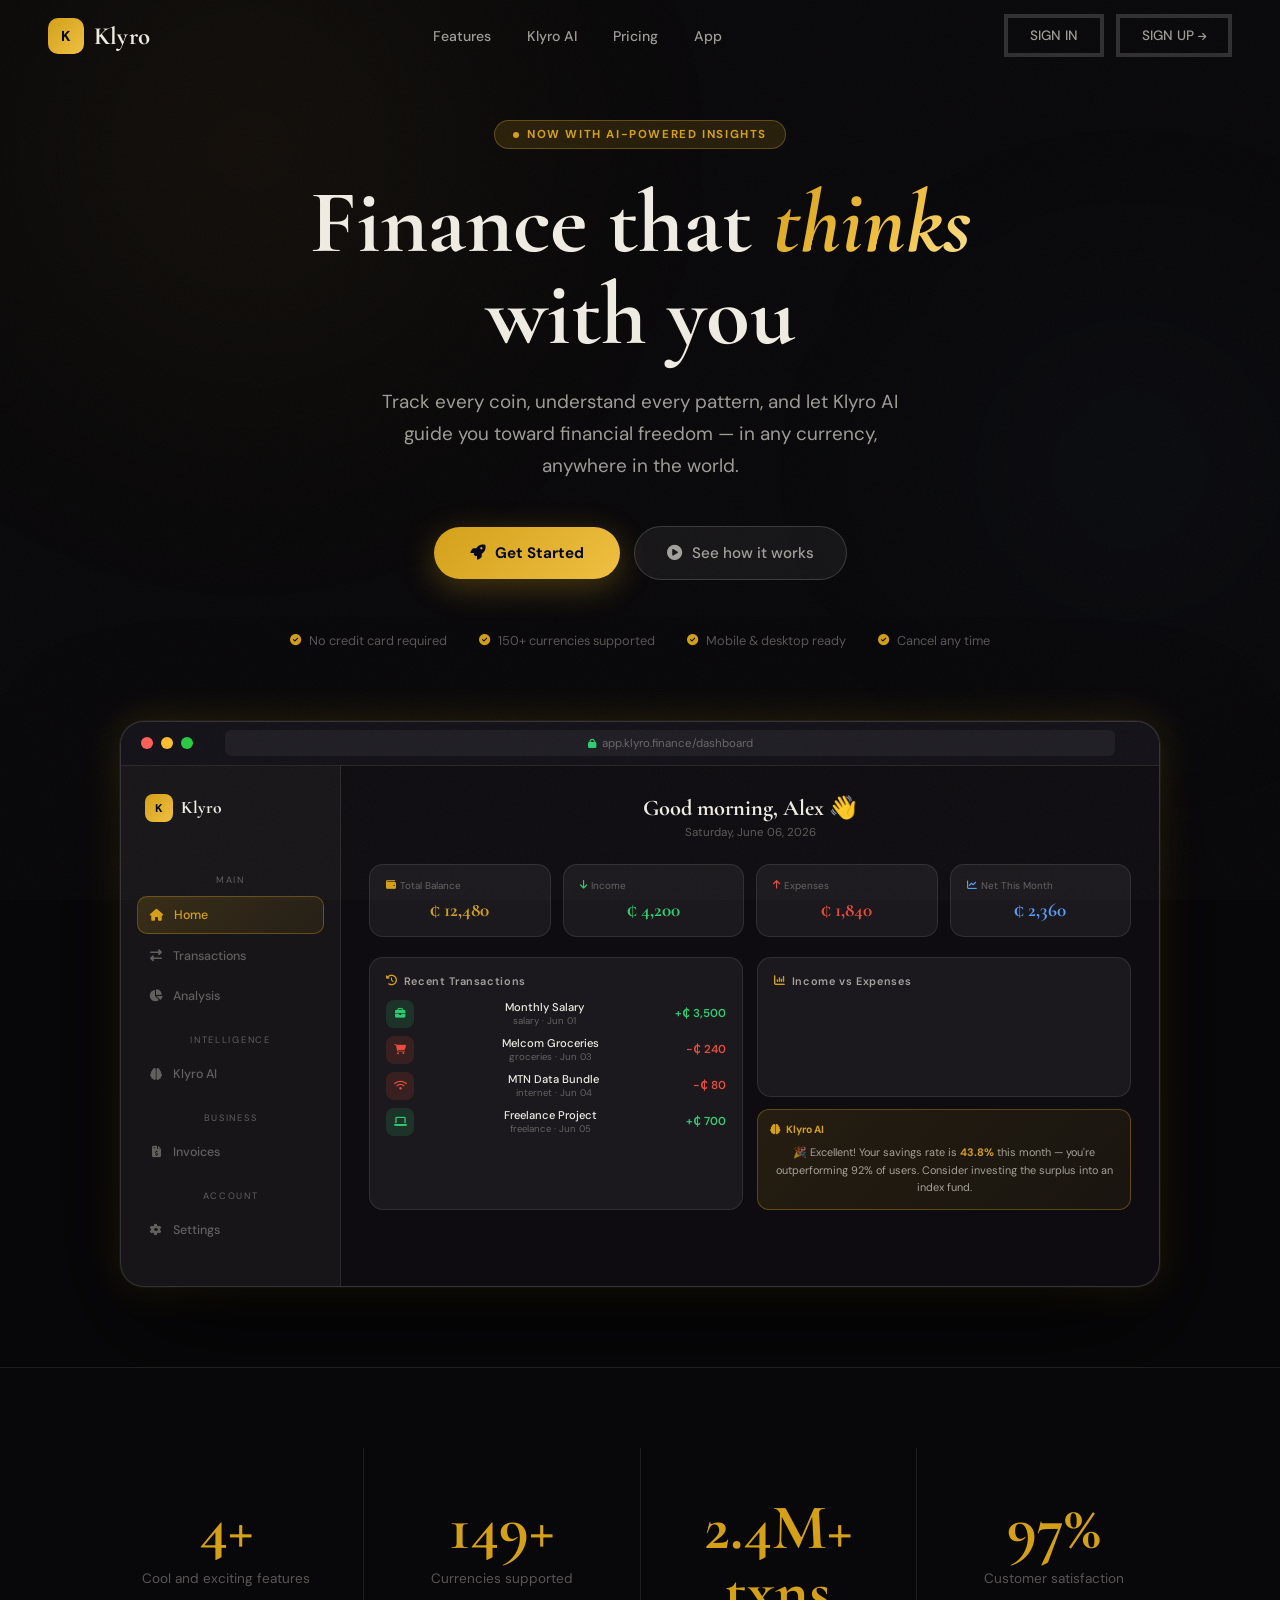
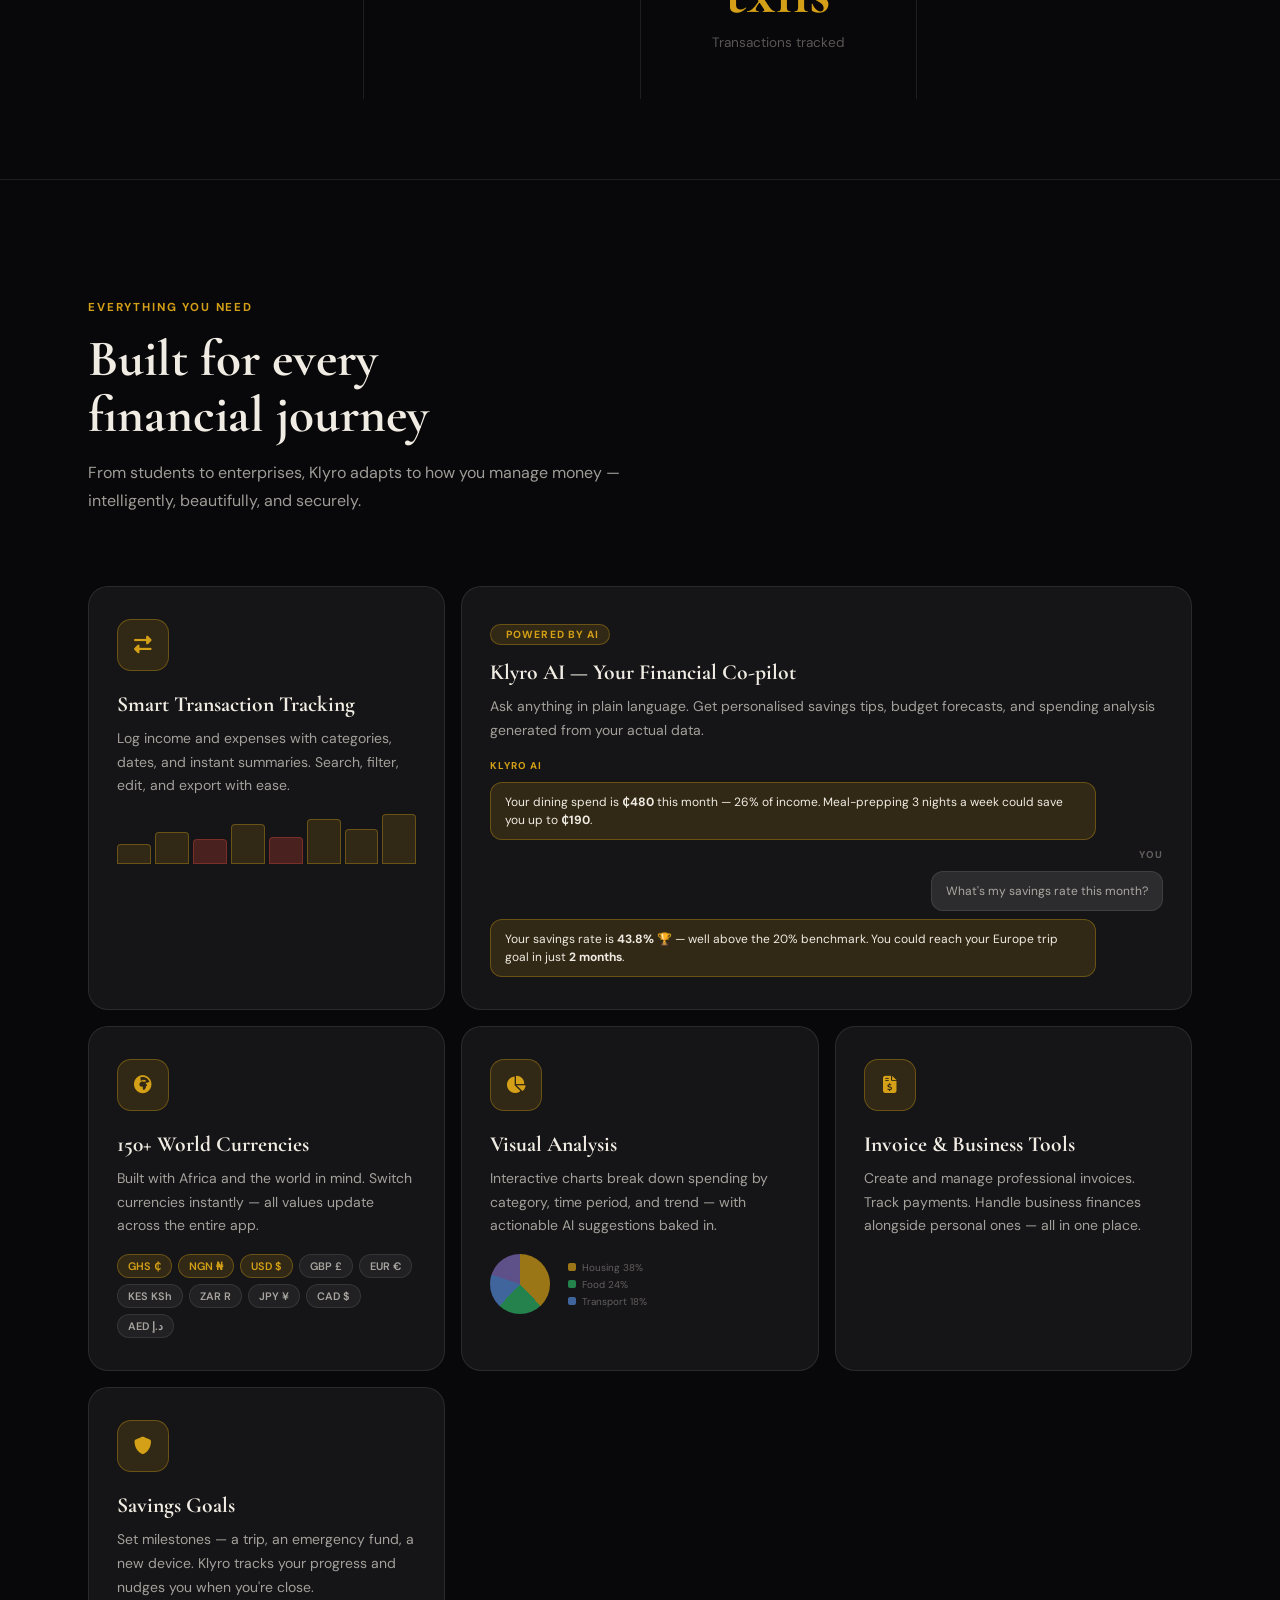
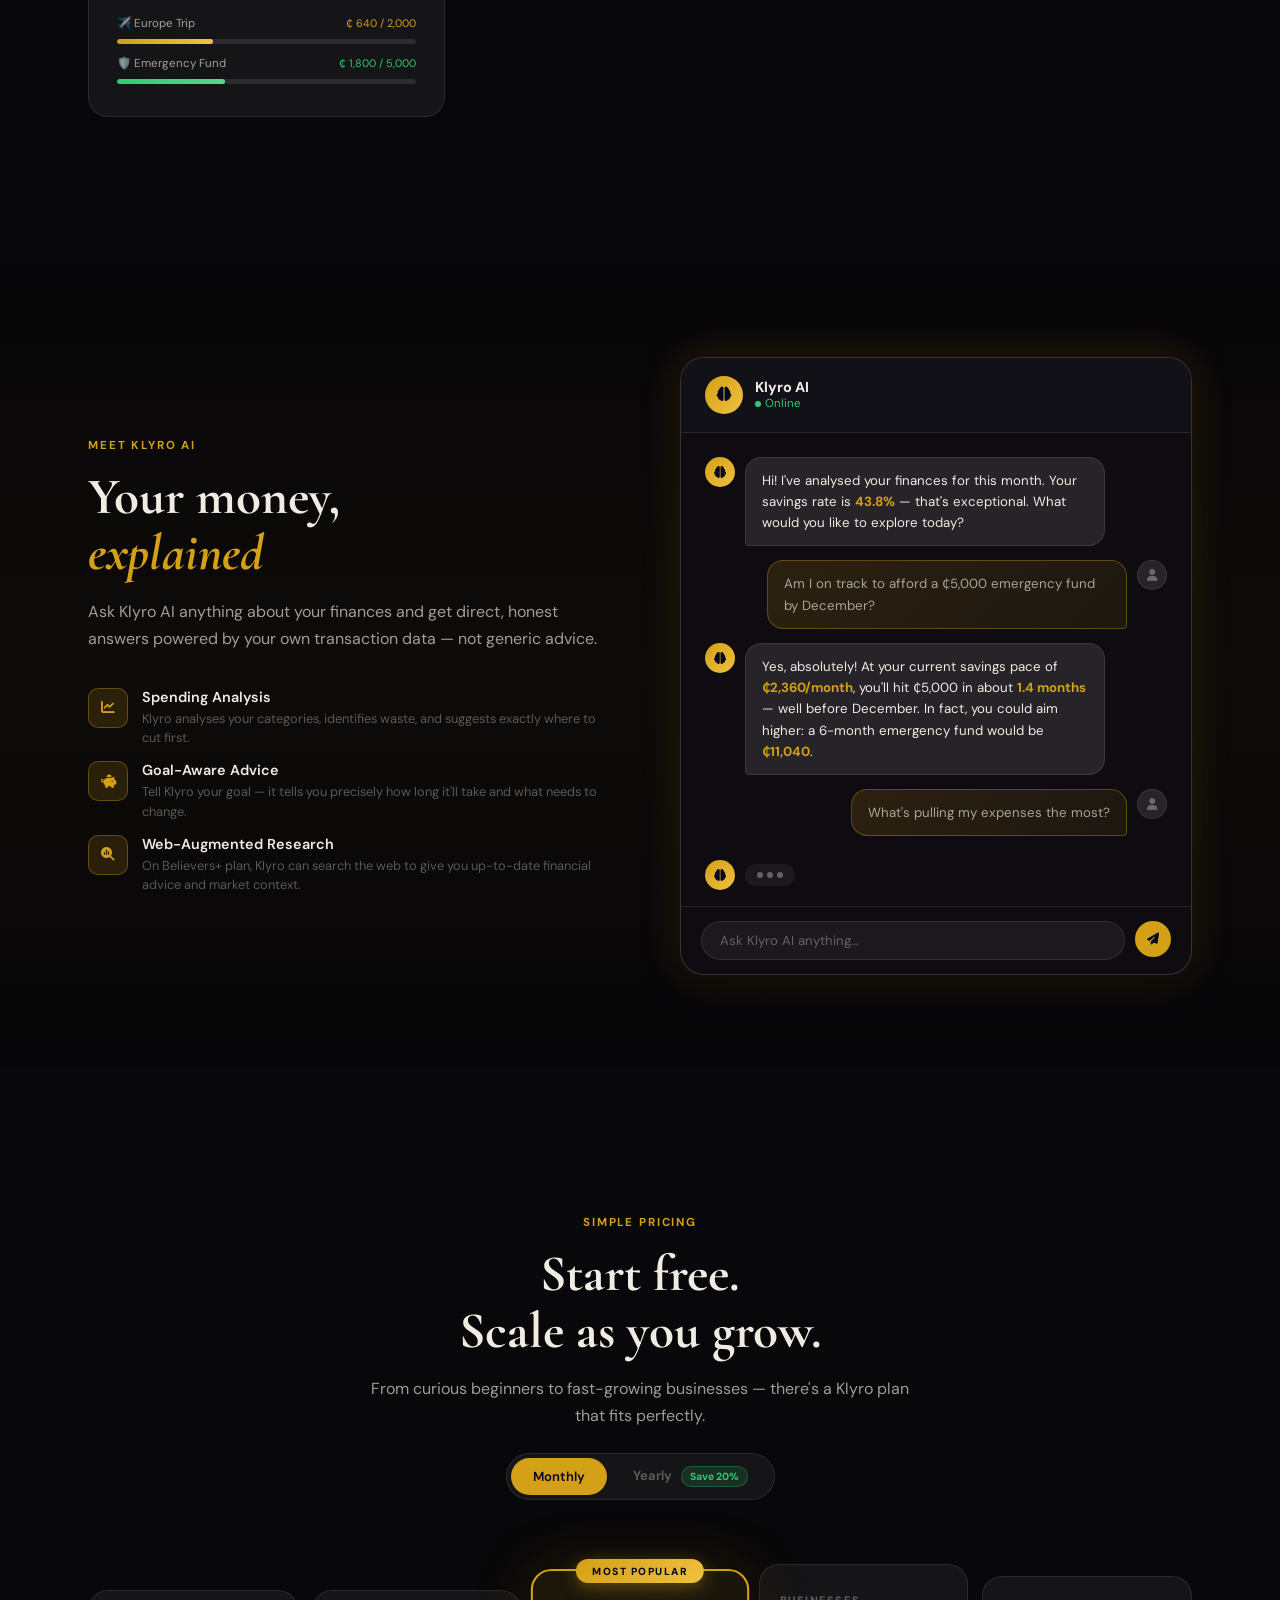
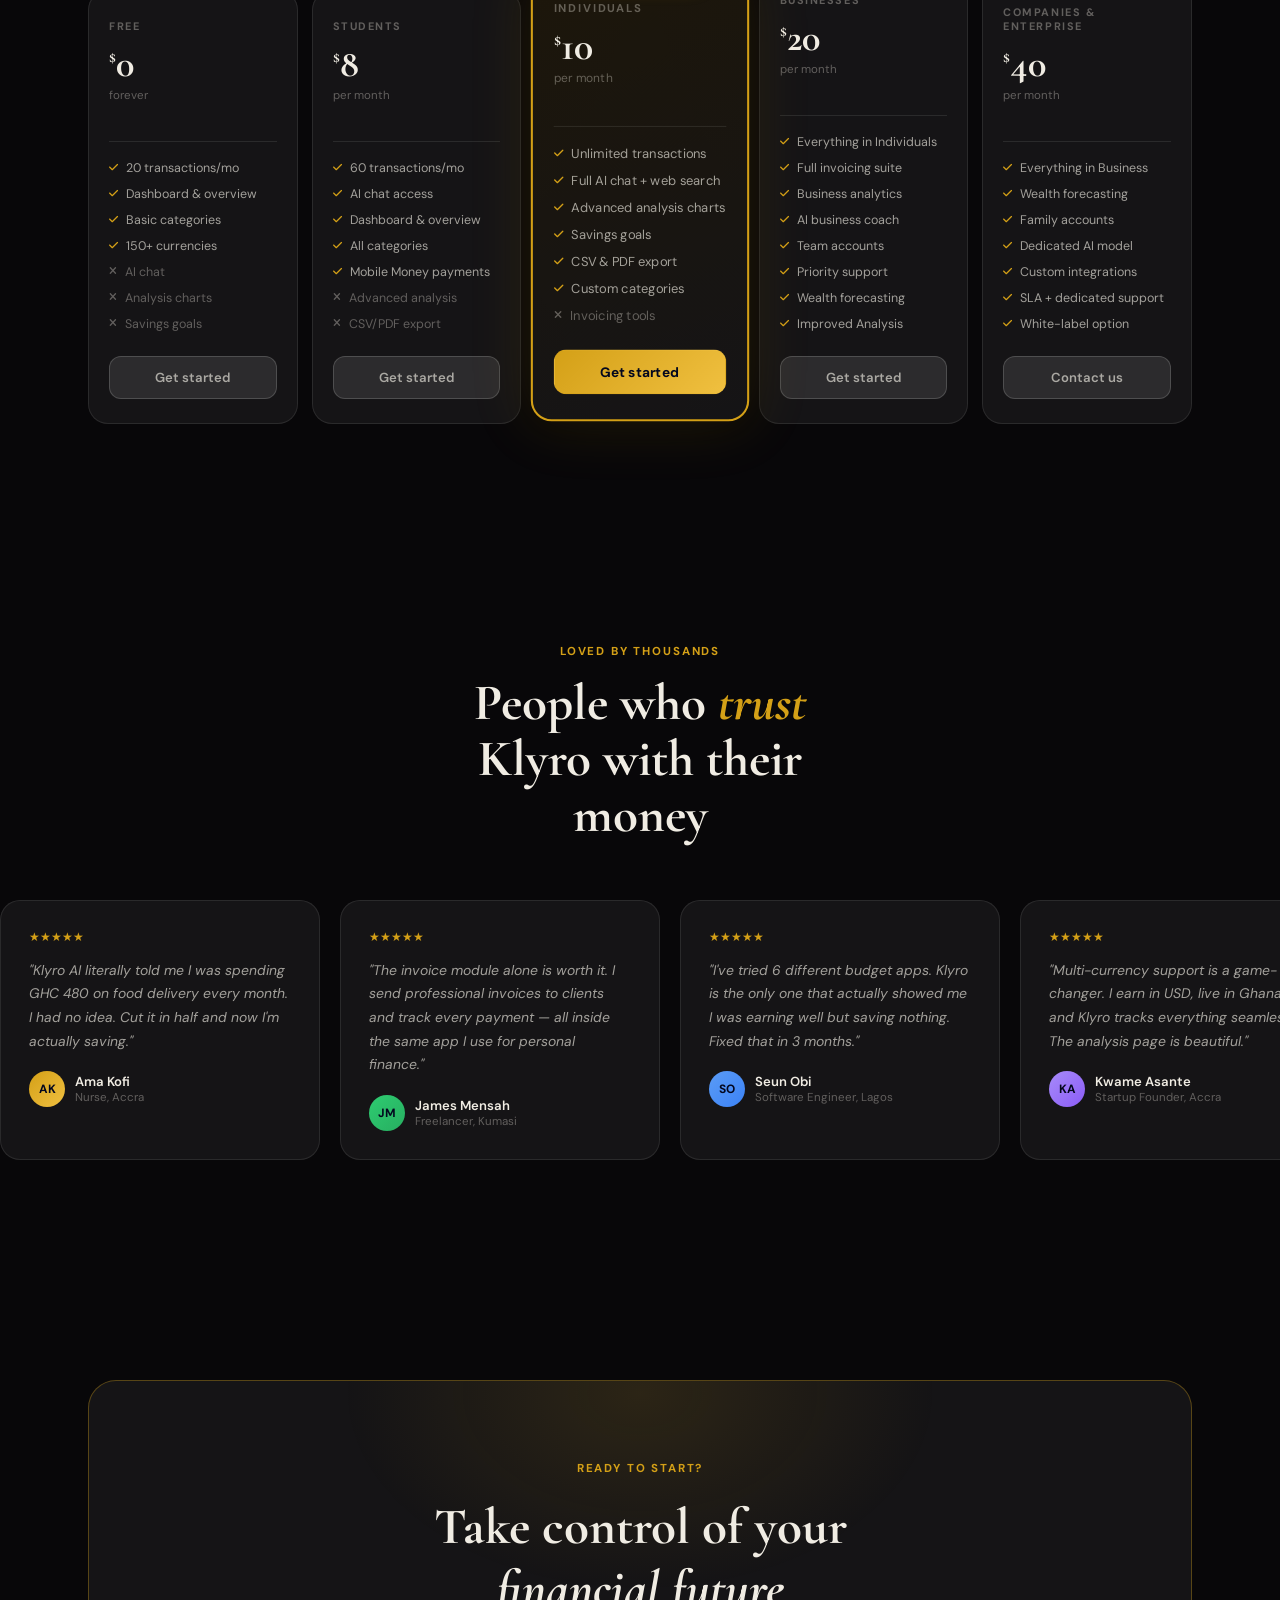
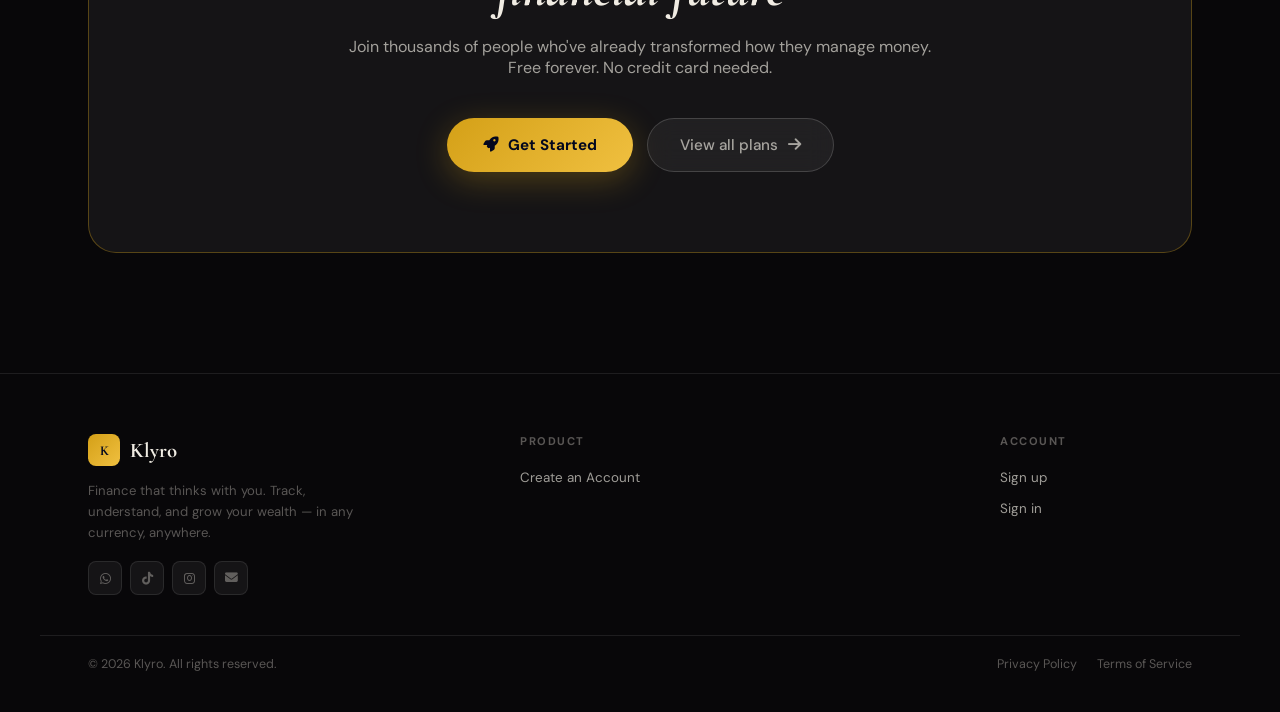
==== commit a56096ff: "Add files via upload" ====
--- a/index.html
+++ b/index.html
@@ -38,8 +38,8 @@
       --shadow-gold: 0 0 40px rgba(212,160,23,0.2);
       --trans: 0.35s cubic-bezier(0.16,1,0.3,1);
 
-      --font-d: 'Cormorant Garamond', Georgia, serif;
-      --font-b: 'DM Sans', system-ui, sans-serif;
+      --font-d: 'Cormorant Garamond', Californian FB, serif;
+      --font-b: 'DM Sans', Inter Display, sans-serif;
     }
 
     html { scroll-behavior: smooth; }
@@ -146,8 +146,7 @@
     .btn-nav-ghost {
       padding: 9px 22px;
       background: transparent;
-      border: 1px solid var(--border-b);
-      border-radius: var(--radius-pill);
+      border: 4px solid var(--border-b);
       color: var(--text-mid);
       font-family: var(--font-b);
       font-size: 0.85rem;
@@ -156,7 +155,11 @@
       text-decoration: none;
       transition: all 0.25s ease;
     }
-    .btn-nav-ghost:hover { border-color: var(--gold-border); color: var(--text); }
+    .btn-nav-ghost:hover { 
+      border-color: var(--gold-border); 
+      color: var(--text); 
+      background:var(--gold);
+    }
     .btn-nav-gold {
       padding: 9px 22px;
       background: linear-gradient(135deg, var(--gold), var(--gold-light));
@@ -1113,6 +1116,27 @@
       font-size: 0.9rem;
     }
     @media (max-width: 900px) { .nav-mobile-btn { display: flex; } }
+
+   .footer-product {
+      padding: 9px 22px;
+      height: 55px;
+      width: 250px;
+      background: transparent;
+      border: 4px solid var(--border-b);
+      color: var(--text-mid);
+      font-family: var(--font-b);
+      font-size: 0.85rem;
+      font-weight: 500;
+      cursor: pointer;
+      text-decoration: none;
+      transition: all 0.25s ease;
+    }
+    .footer-product:hover { 
+      border-color: var(--gold-border); 
+      color: var(--text); 
+      background:var(--gold);
+    }
+
   </style>
 </head>
 <body>
@@ -1134,8 +1158,8 @@
     <li><a href="dashboard.html">App</a></li>
   </ul>
   <div class="nav-cta">
-    <a href="login.html" class="btn-nav-ghost">Sign in</a>
-    <a href="signup.html" class="btn-nav-gold">Start free <i class="fas fa-arrow-right" style="font-size:0.7em;"></i></a>
+    <a href="login.html" class="btn-nav-ghost">SIGN IN</a>
+    <a href="signup.html" class="btn-nav-ghost">SIGN UP <i class="fas fa-arrow-right" style="font-size:0.7em;"></i></a>
     <button class="nav-mobile-btn" aria-label="Menu"><i class="fas fa-bars"></i></button>
   </div>
 </nav>
@@ -1150,7 +1174,7 @@
   <p class="hero-sub">Track every coin, understand every pattern, and let Klyro AI guide you toward financial freedom — in any currency, anywhere in the world.</p>
   <div class="hero-actions">
     <a href="signup.html" class="btn-hero-primary">
-      <i class="fas fa-rocket"></i> Start for free
+      <i class="fas fa-rocket"></i> Get Started
     </a>
     <a href="#features" class="btn-hero-secondary">
       <i class="fas fa-play-circle"></i> See how it works
@@ -1280,8 +1304,8 @@
   <div class="section-inner">
     <div class="stats-row">
       <div class="stat-block reveal">
-        <div class="stat-block-num" data-count="50000" data-suffix="+">0</div>
-        <div class="stat-block-label">Active users worldwide</div>
+        <div class="stat-block-num" data-count="5" data-suffix="+">0</div>
+        <div class="stat-block-label">Cool and exciting features</div>
       </div>
       <div class="stat-block reveal reveal-d1">
         <div class="stat-block-num" data-count="150" data-suffix="+">0</div>
@@ -1383,7 +1407,7 @@
 
       <!-- Goals -->
       <div class="feat-card reveal reveal-d2">
-        <div class="feat-icon"><i class="fas fa-bullseye-arrow"></i></div>
+        <div class="feat-icon"><i class="fas fa-shield"></i></div>
         <div class="feat-title">Savings Goals</div>
         <p class="feat-desc">Set milestones — a trip, an emergency fund, a new device. Klyro tracks your progress and nudges you when you're close.</p>
         <div style="margin-top:16px;display:flex;flex-direction:column;gap:8px;">
@@ -1541,7 +1565,7 @@
           <li class="dim"><i class="fas fa-times"></i> Advanced analysis</li>
           <li class="dim"><i class="fas fa-times"></i> CSV/PDF export</li>
         </ul>
-        <a href="pricing.html" class="plan-cta">Get started</a>
+        <a href="signup.html" class="plan-cta">Get started</a>
       </div>
 
       <!-- Individuals — FEATURED -->
@@ -1563,7 +1587,7 @@
           <li><i class="fas fa-check"></i> Custom categories</li>
           <li class="dim"><i class="fas fa-times"></i> Invoicing tools</li>
         </ul>
-        <a href="pricing.html" class="plan-cta featured">Get started</a>
+        <a href="signup.html" class="plan-cta featured">Get started</a>
       </div>
 
       <!-- Businesses -->
@@ -1582,9 +1606,10 @@
           <li><i class="fas fa-check"></i> AI business coach</li>
           <li><i class="fas fa-check"></i> Team accounts</li>
           <li><i class="fas fa-check"></i> Priority support</li>
-          <li class="dim"><i class="fas fa-times"></i> Wealth forecasting</li>
+          <li><i class="fas fa-check"></i> Wealth forecasting</li>
+          <li><i class="fas fa-check"></i> Improved Analysis</li>
         </ul>
-        <a href="pricing.html" class="plan-cta">Get started</a>
+        <a href="signup.html" class="plan-cta">Get started</a>
       </div>
 
       <!-- Enterprise -->
@@ -1605,7 +1630,7 @@
           <li><i class="fas fa-check"></i> SLA + dedicated support</li>
           <li><i class="fas fa-check"></i> White-label option</li>
         </ul>
-        <a href="pricing.html" class="plan-cta">Contact us</a>
+        <a href="signup.html" class="plan-cta">Contact us</a>
       </div>
 
     </div>
@@ -1733,9 +1758,9 @@
       <p class="cta-sub">Join thousands of people who've already transformed how they manage money.<br>Free forever. No credit card needed.</p>
       <div class="cta-actions">
         <a href="signup.html" class="btn-hero-primary">
-          <i class="fas fa-rocket"></i> Start for free today
+          <i class="fas fa-rocket"></i> Get Started
         </a>
-        <a href="pricing.html" class="btn-hero-secondary">
+        <a href="#pricing" class="btn-hero-secondary">
           View all plans <i class="fas fa-arrow-right"></i>
         </a>
       </div>
@@ -1753,39 +1778,25 @@
       </a>
       <p class="footer-tagline">Finance that thinks with you. Track, understand, and grow your wealth — in any currency, anywhere.</p>
       <div class="footer-social">
-        <a href="#" class="footer-soc-btn"><i class="fab fa-twitter"></i></a>
+        <a href="#" class="footer-soc-btn"><i class="fab fa-whatsapp"></i></a>
+        <a href="" class="footer-soc-btn"><i class="fab fa-tiktok"></i></a>
         <a href="#" class="footer-soc-btn"><i class="fab fa-instagram"></i></a>
-        <a href="#" class="footer-soc-btn"><i class="fab fa-linkedin-in"></i></a>
-        <a href="#" class="footer-soc-btn"><i class="fab fa-github"></i></a>
+        <a href="#" class="footer-soc-btn"><i class="fas fa-envelope"></i></a>
       </div>
     </div>
     <div>
       <div class="footer-col-title">Product</div>
       <ul class="footer-links">
-        <li><a href="dashboard.html">Dashboard</a></li>
-        <li><a href="transactions.html">Transactions</a></li>
-        <li><a href="analysis.html">Analysis</a></li>
-        <li><a href="ai.html">Klyro AI</a></li>
-        <li><a href="invoices.html">Invoices</a></li>
+        <li><a href="signup.html">Create an Account</a></li>
       </ul>
     </div>
     <div>
-      <div class="footer-col-title">Plans</div>
-      <ul class="footer-links">
-        <li><a href="pricing.html">Free</a></li>
-        <li><a href="pricing.html">Students — $8</a></li>
-        <li><a href="pricing.html">Individuals — $10</a></li>
-        <li><a href="pricing.html">Businesses — $20</a></li>
-        <li><a href="pricing.html">Enterprise — $40</a></li>
-      </ul>
     </div>
     <div>
       <div class="footer-col-title">Account</div>
       <ul class="footer-links">
         <li><a href="signup.html">Sign up</a></li>
         <li><a href="login.html">Sign in</a></li>
-        <li><a href="settings.html">Settings</a></li>
-        <li><a href="onboarding.html">Onboarding</a></li>
       </ul>
     </div>
   </div>
@@ -1794,8 +1805,6 @@
     <div class="footer-links-bottom">
       <a href="#">Privacy Policy</a>
       <a href="#">Terms of Service</a>
-      <a href="#">Security</a>
-      <a href="#">Cookies</a>
     </div>
   </div>
 </footer>
@@ -1810,7 +1819,7 @@
   // ─── Billing toggle ───
   const PRICES = {
     monthly:  { students: 8,  individuals: 10, businesses: 20, enterprise: 40 },
-    yearly:   { students: 6,  individuals: 8,  businesses: 16, enterprise: 32 }
+    yearly:   { students: 77,  individuals: 96,  businesses: 192, enterprise:  384},
   };
   let billing = 'monthly';
 
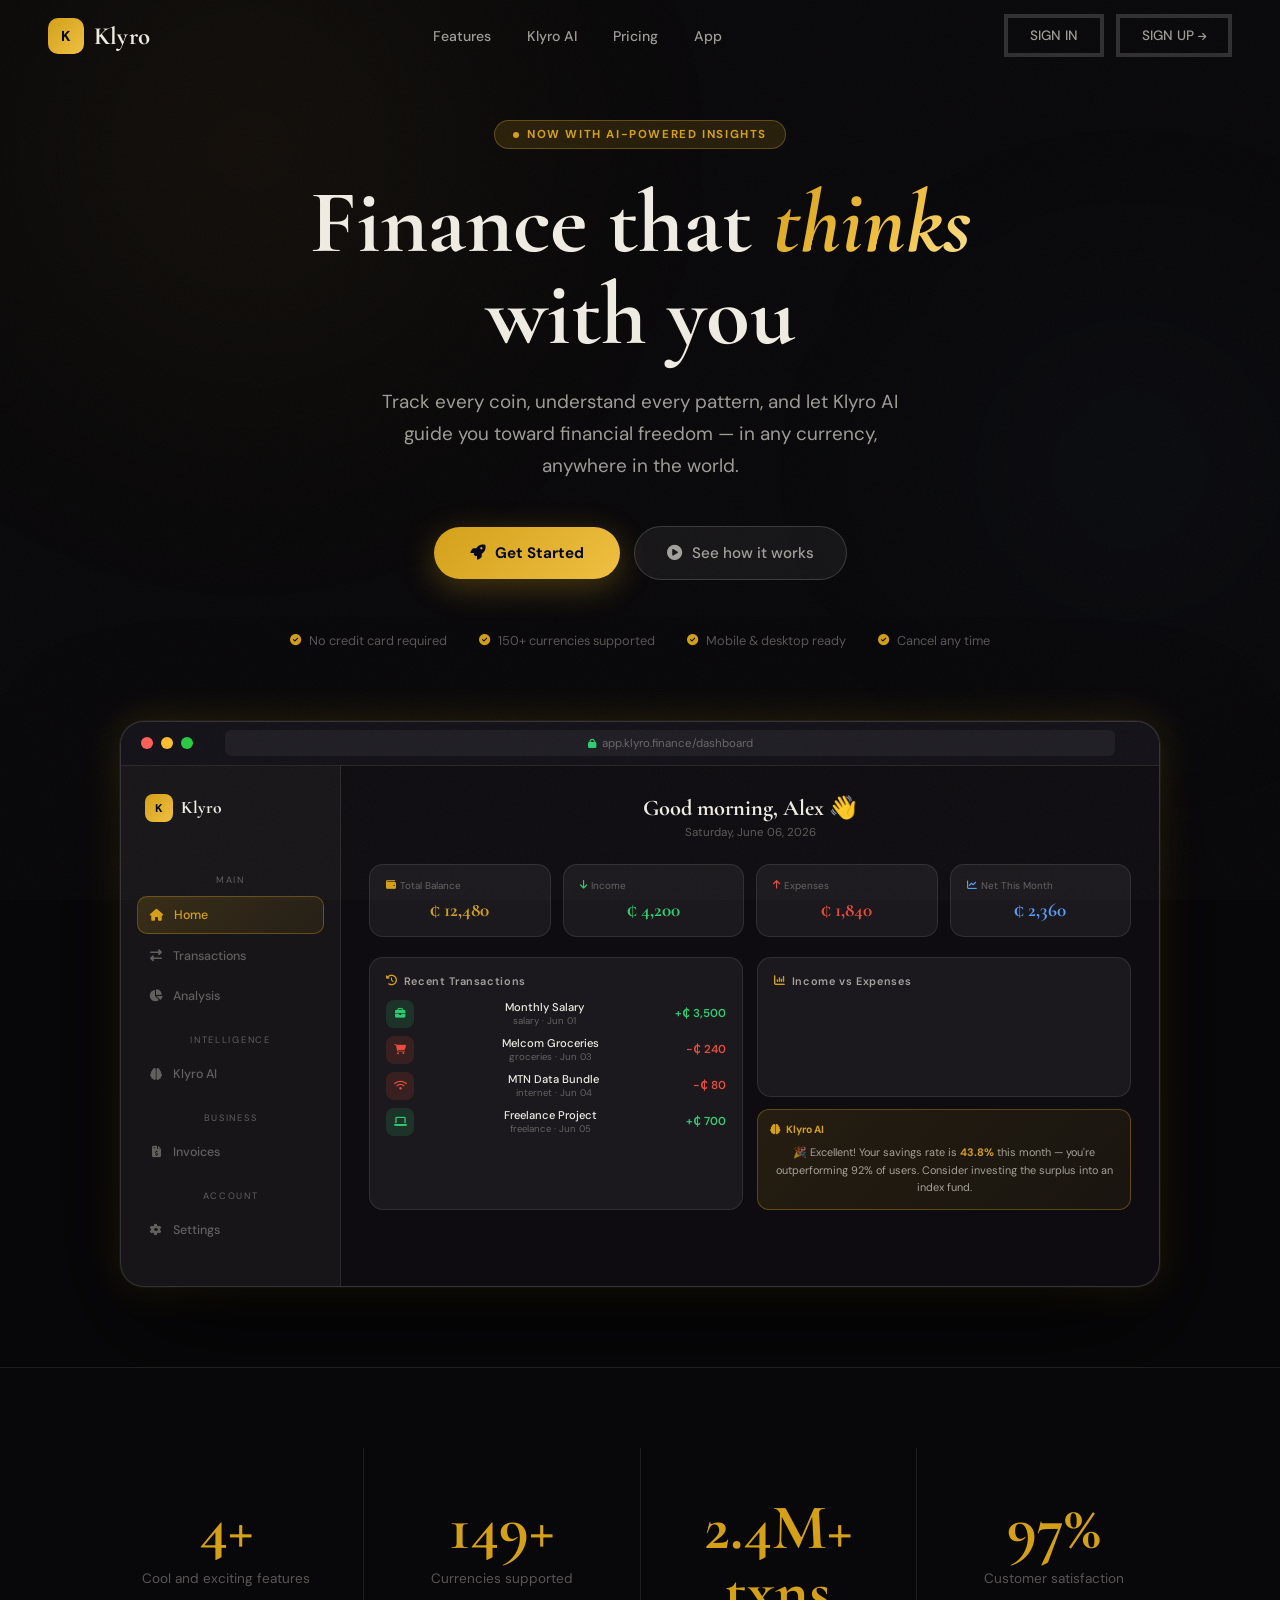
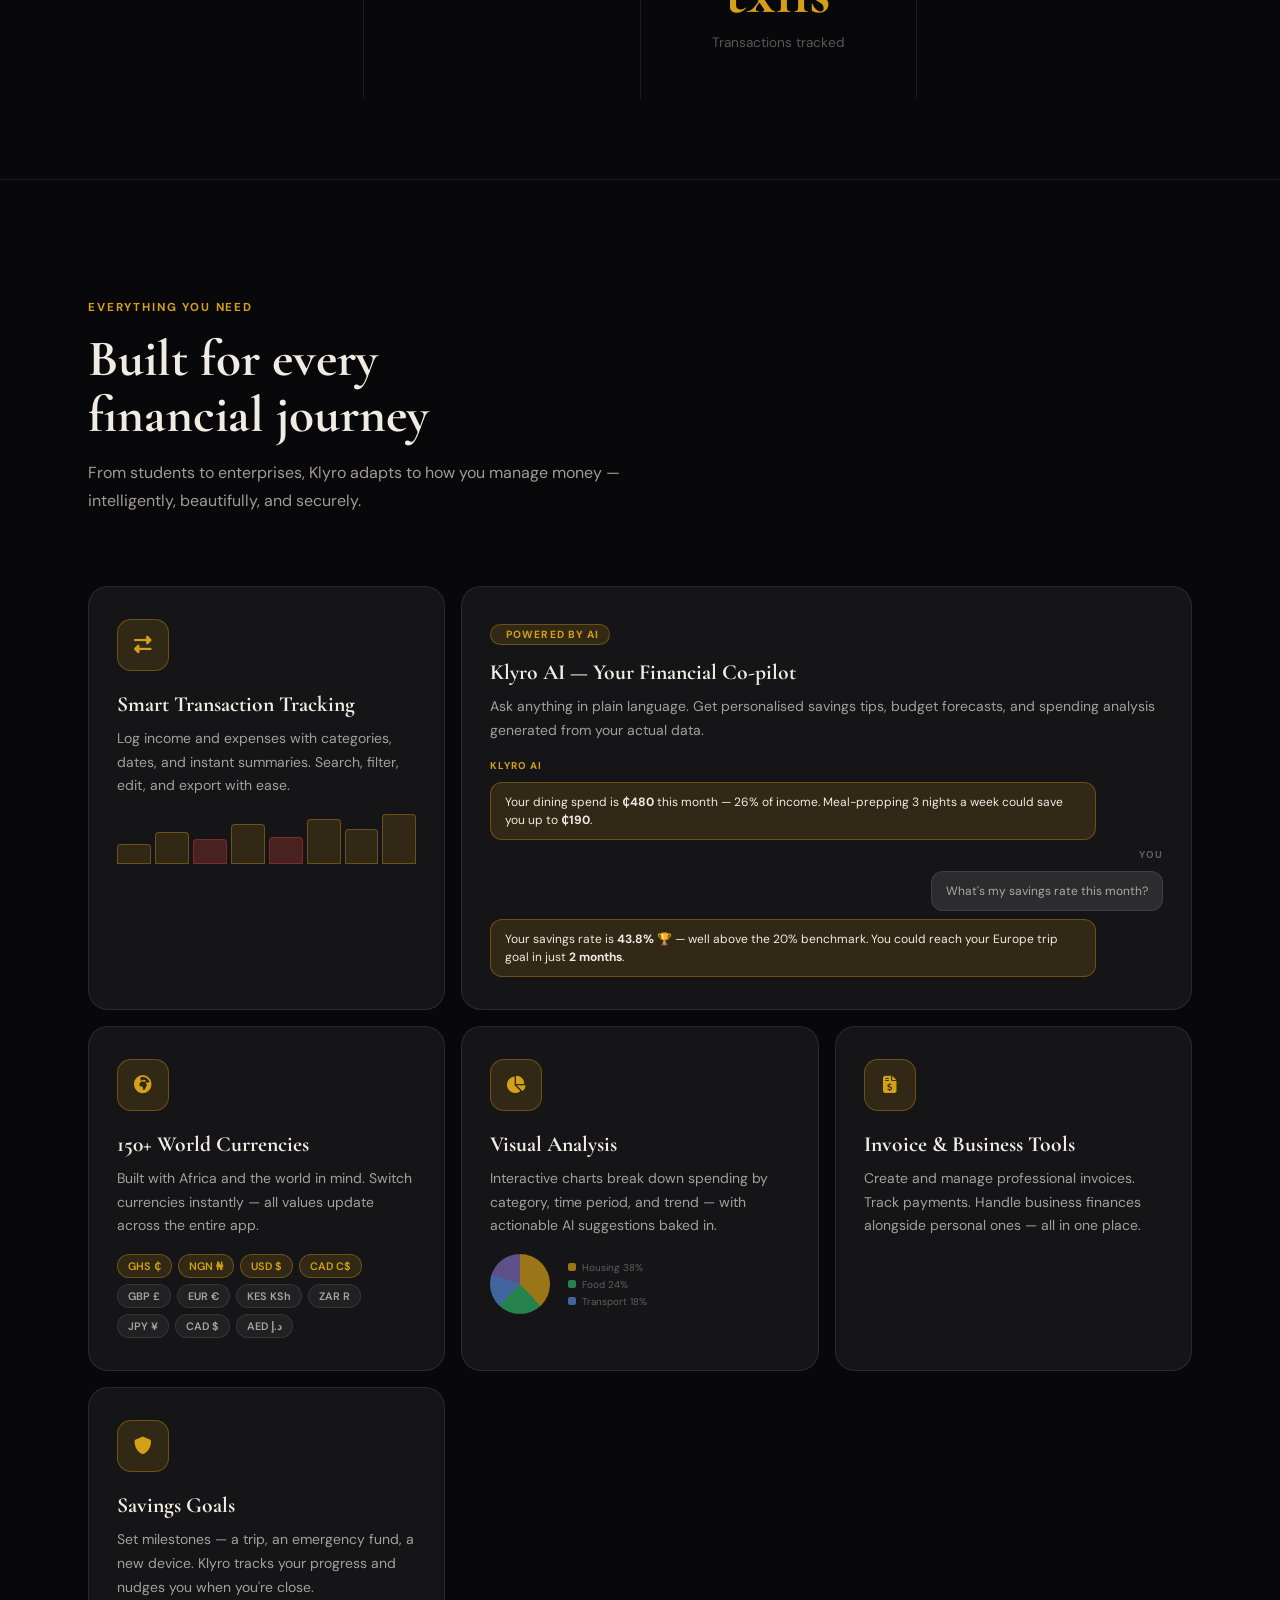
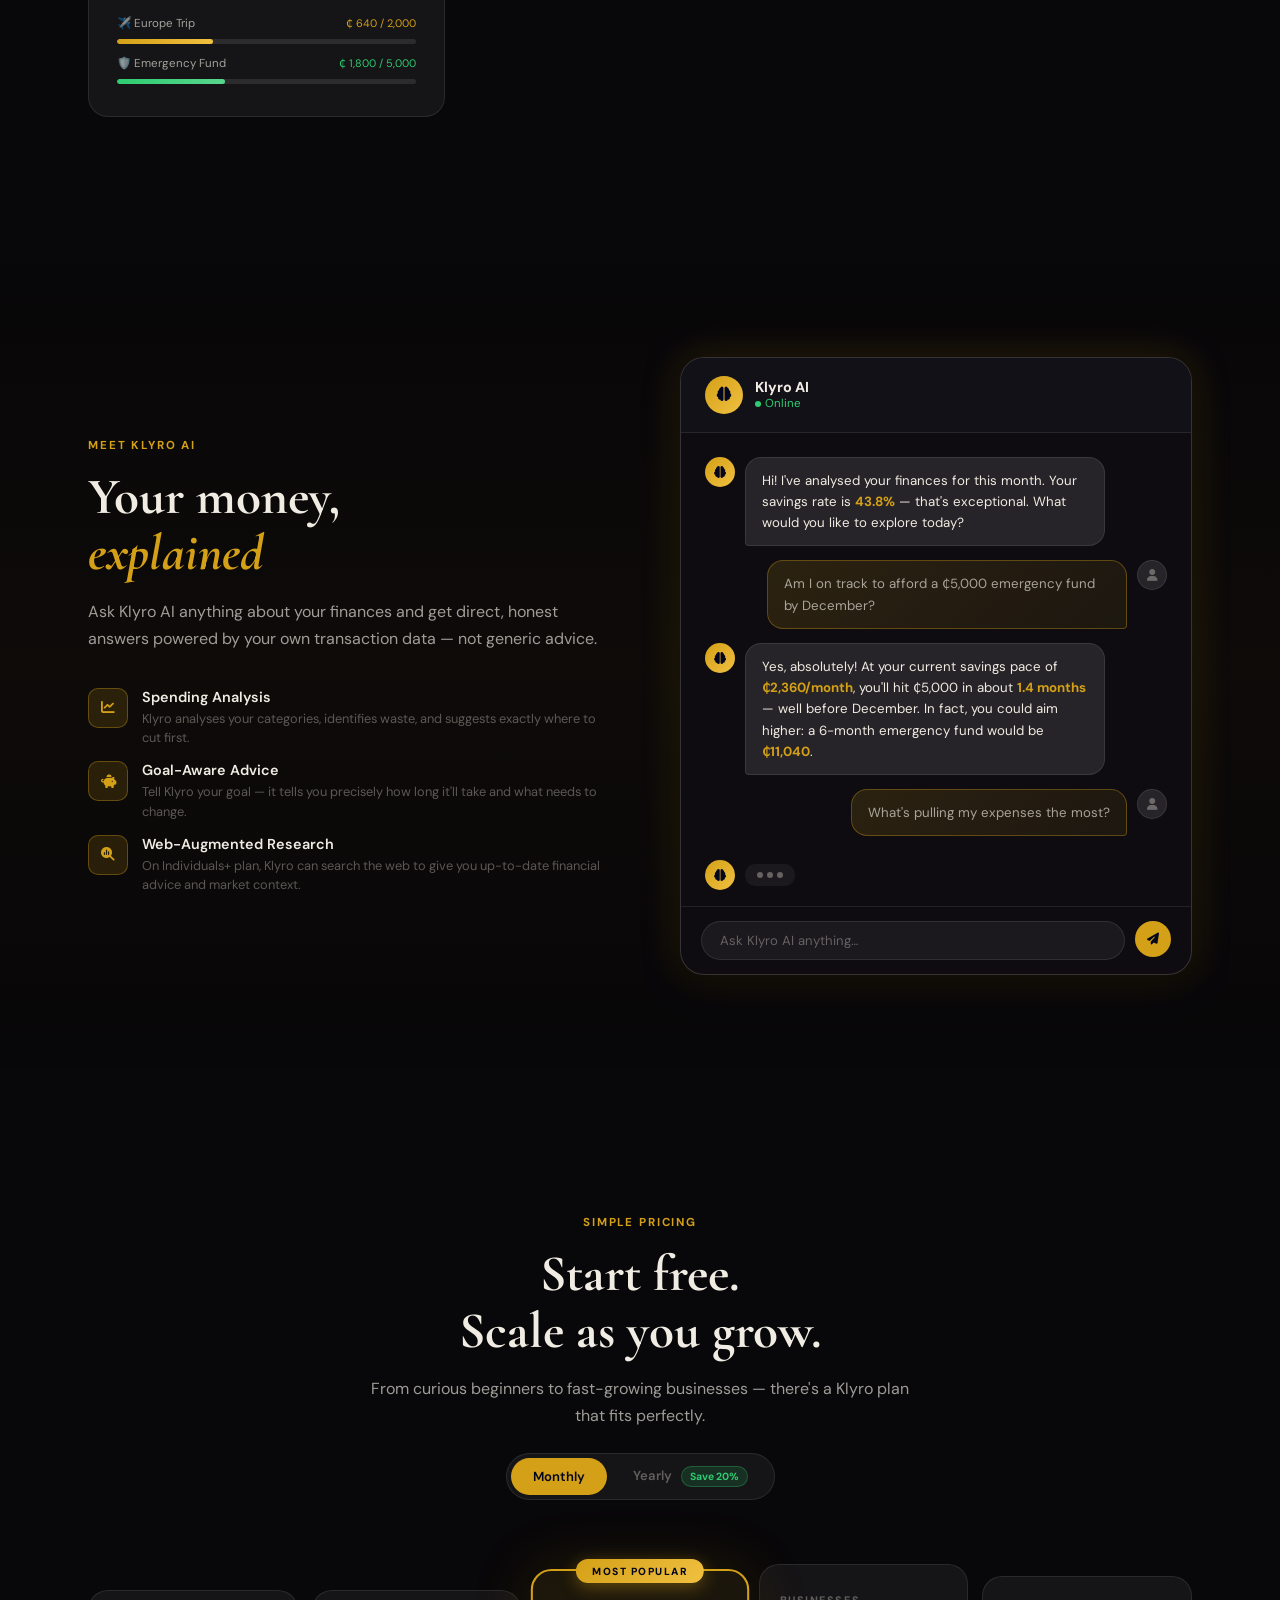
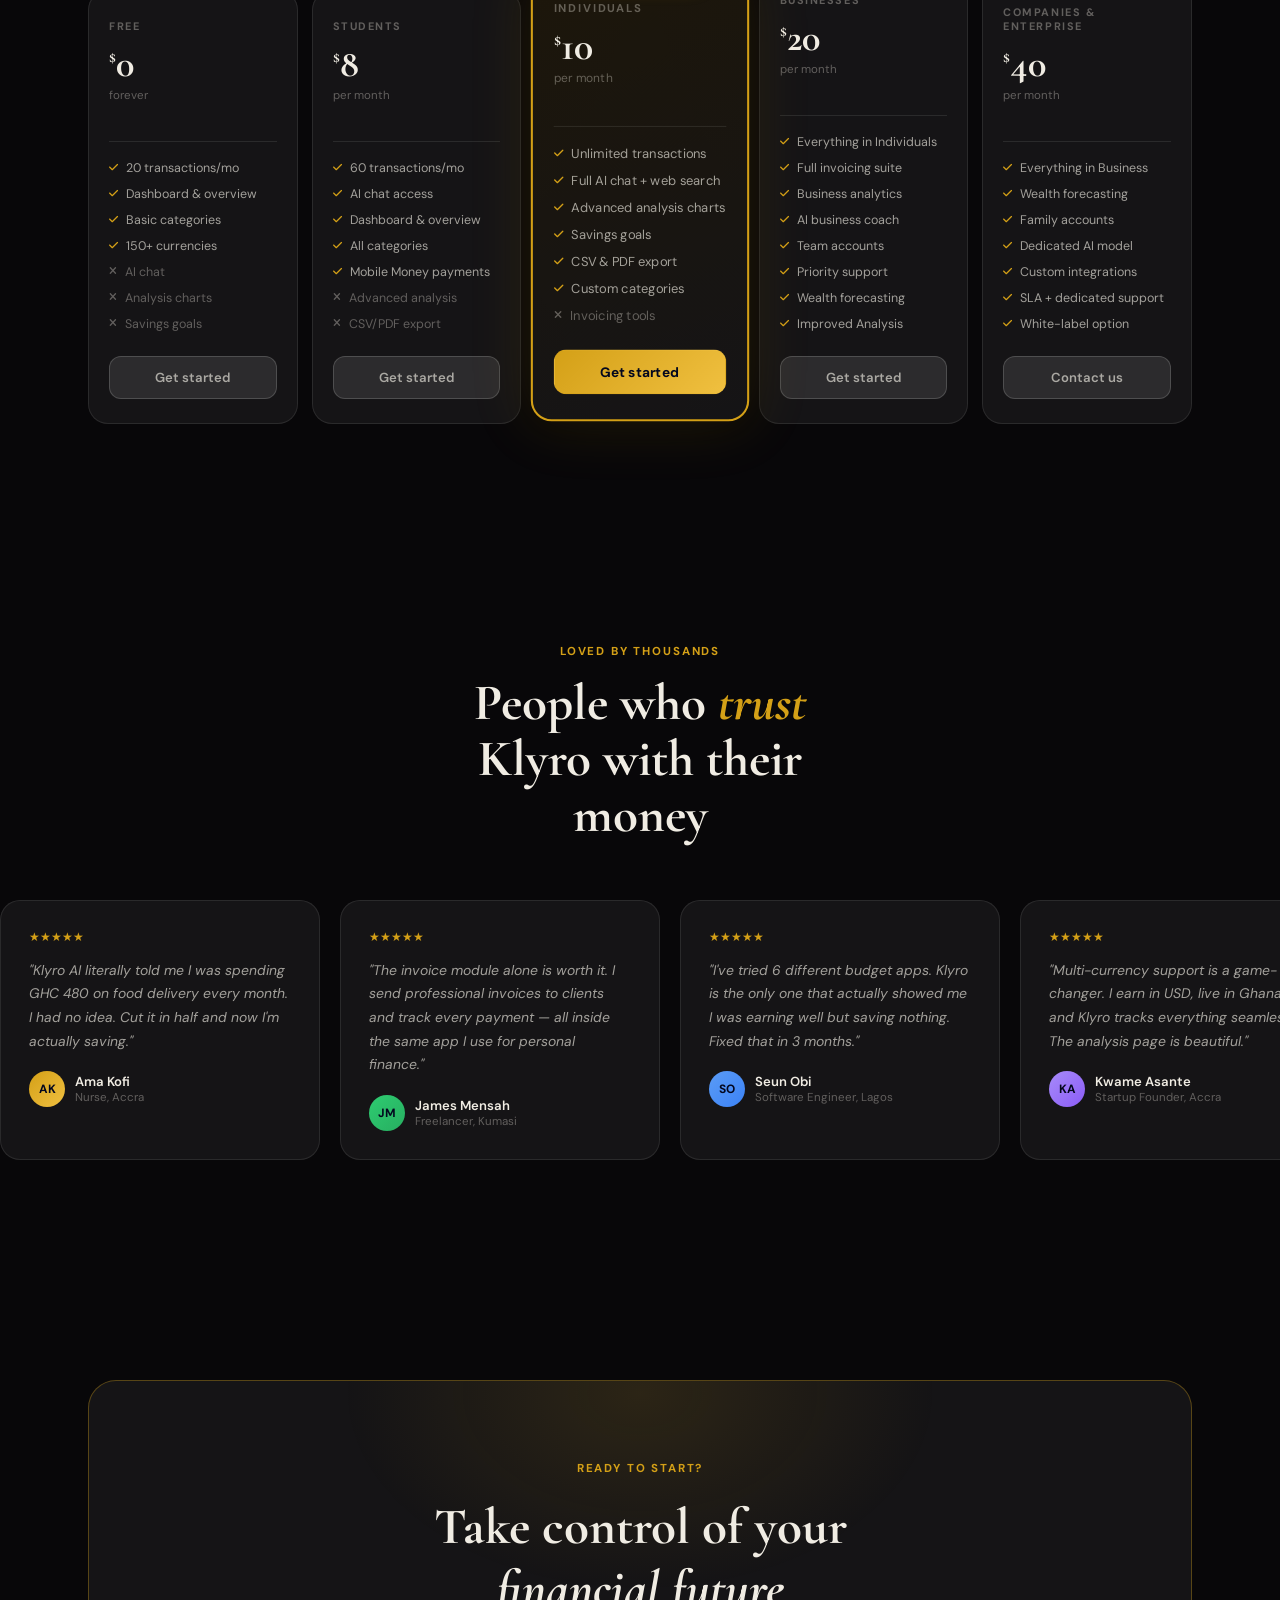
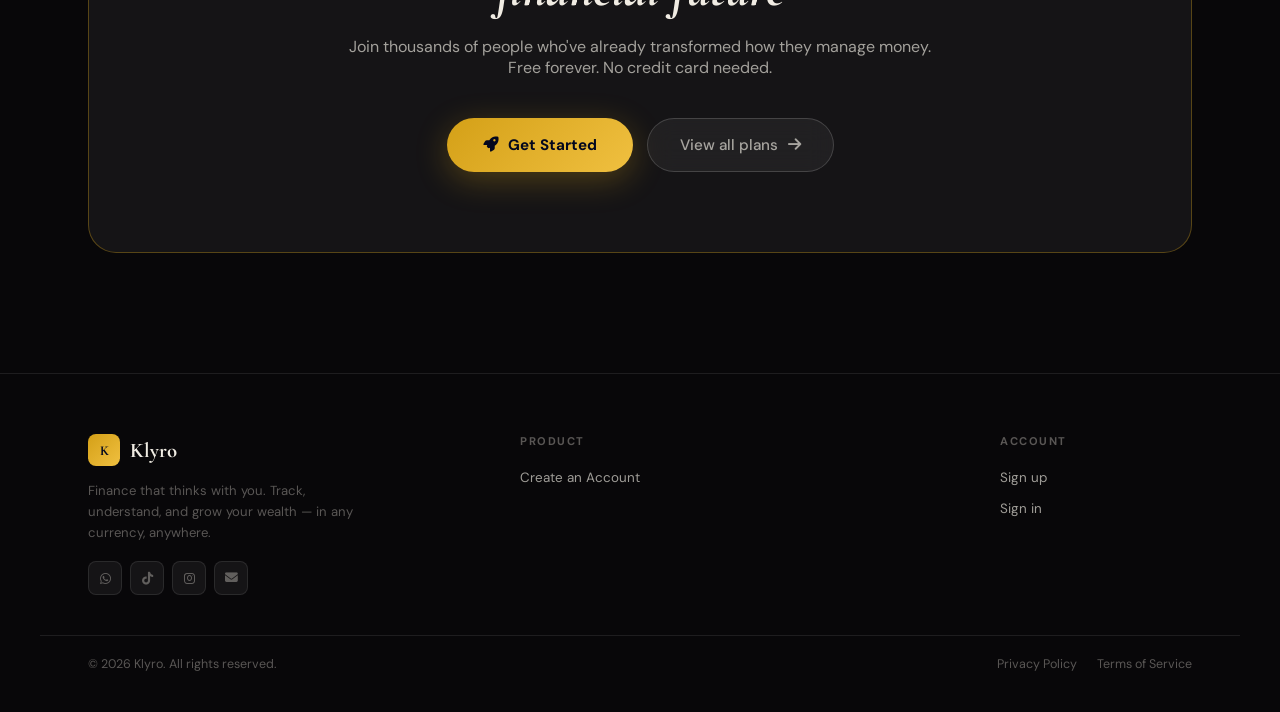
==== commit 5ebb672b: "New implementations and changes" ====
--- a/index.html
+++ b/index.html
@@ -1373,6 +1373,7 @@
           <span class="feat-cur-tag featured">GHS ₵</span>
           <span class="feat-cur-tag featured">NGN ₦</span>
           <span class="feat-cur-tag featured">USD $</span>
+          <span class="feat-cur-tag featured">CAD C$</span>
           <span class="feat-cur-tag">GBP £</span>
           <span class="feat-cur-tag">EUR €</span>
           <span class="feat-cur-tag">KES KSh</span>
@@ -1459,7 +1460,7 @@
             <div class="ai-feature-icon"><i class="fas fa-magnifying-glass-chart"></i></div>
             <div>
               <div class="ai-feature-title">Web-Augmented Research</div>
-              <div class="ai-feature-desc">On Believers+ plan, Klyro can search the web to give you up-to-date financial advice and market context.</div>
+              <div class="ai-feature-desc">On Individuals+ plan, Klyro can search the web to give you up-to-date financial advice and market context.</div>
             </div>
           </div>
         </div>
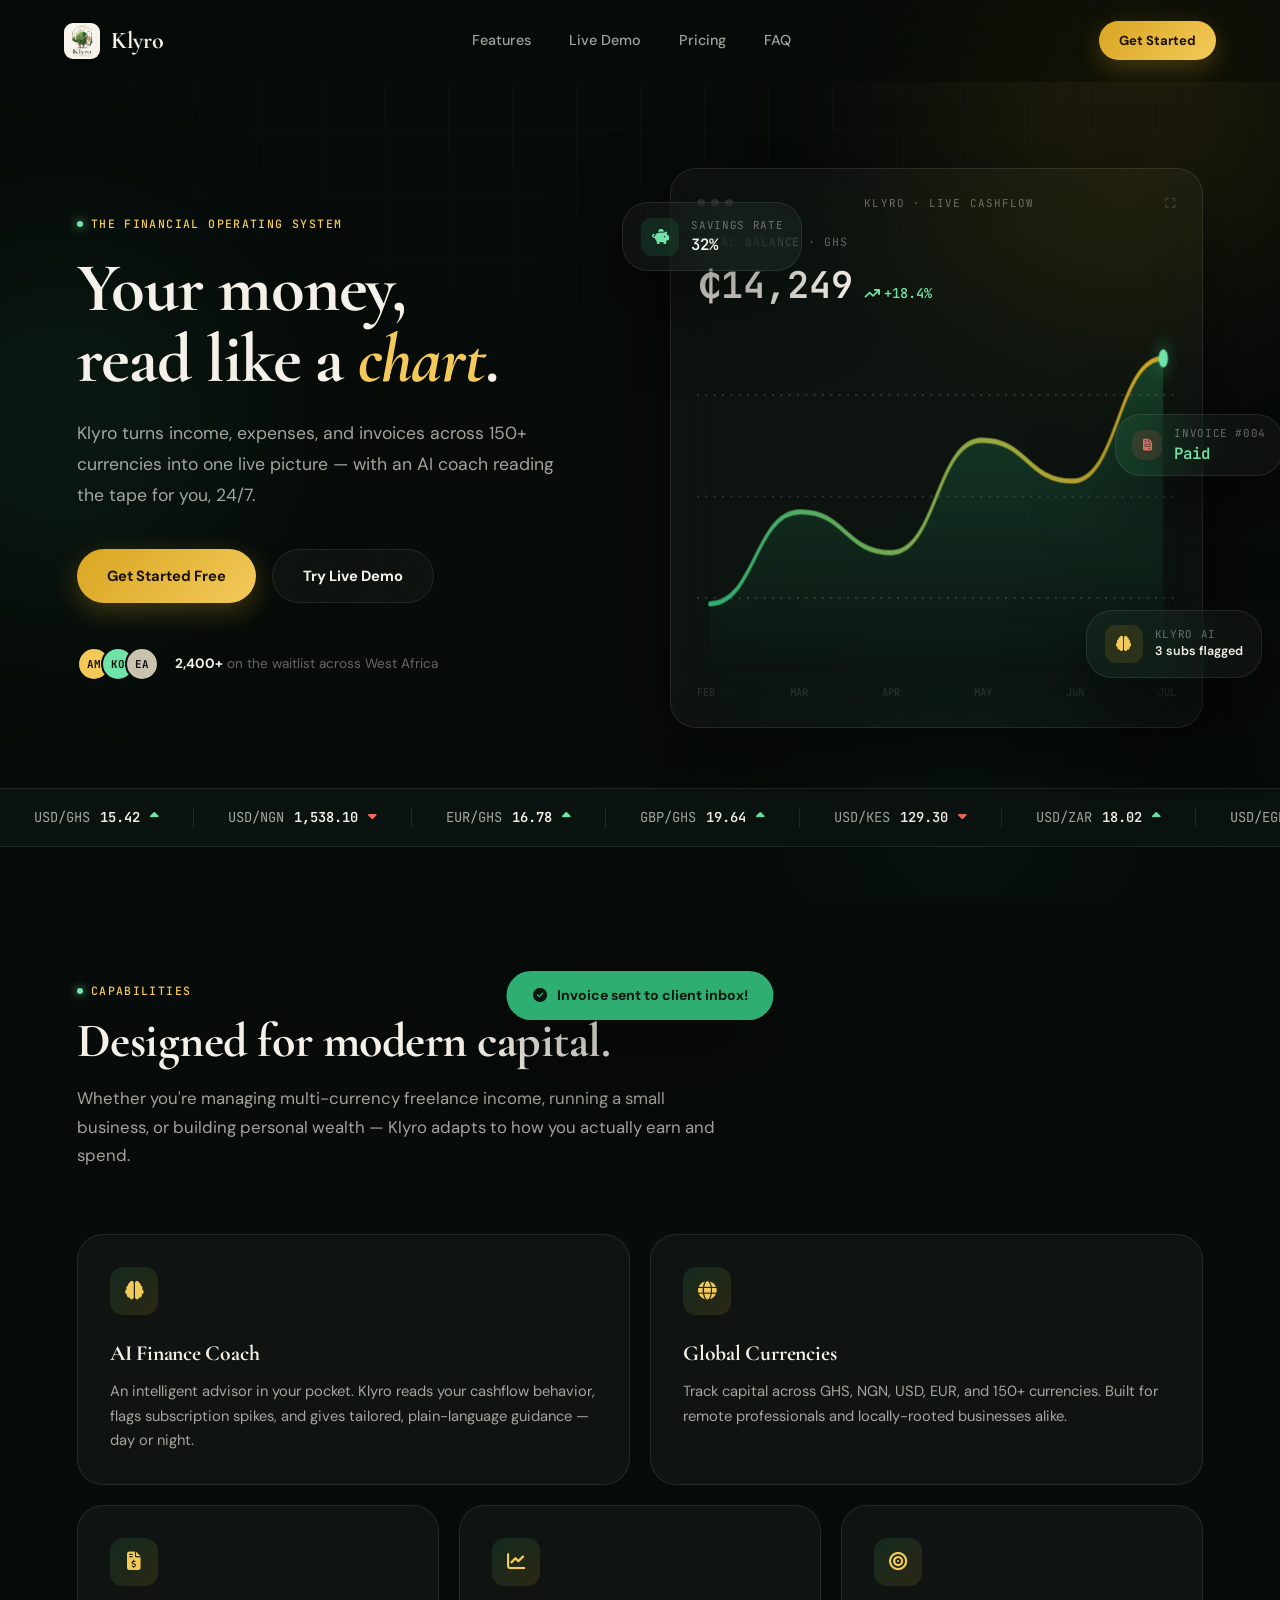
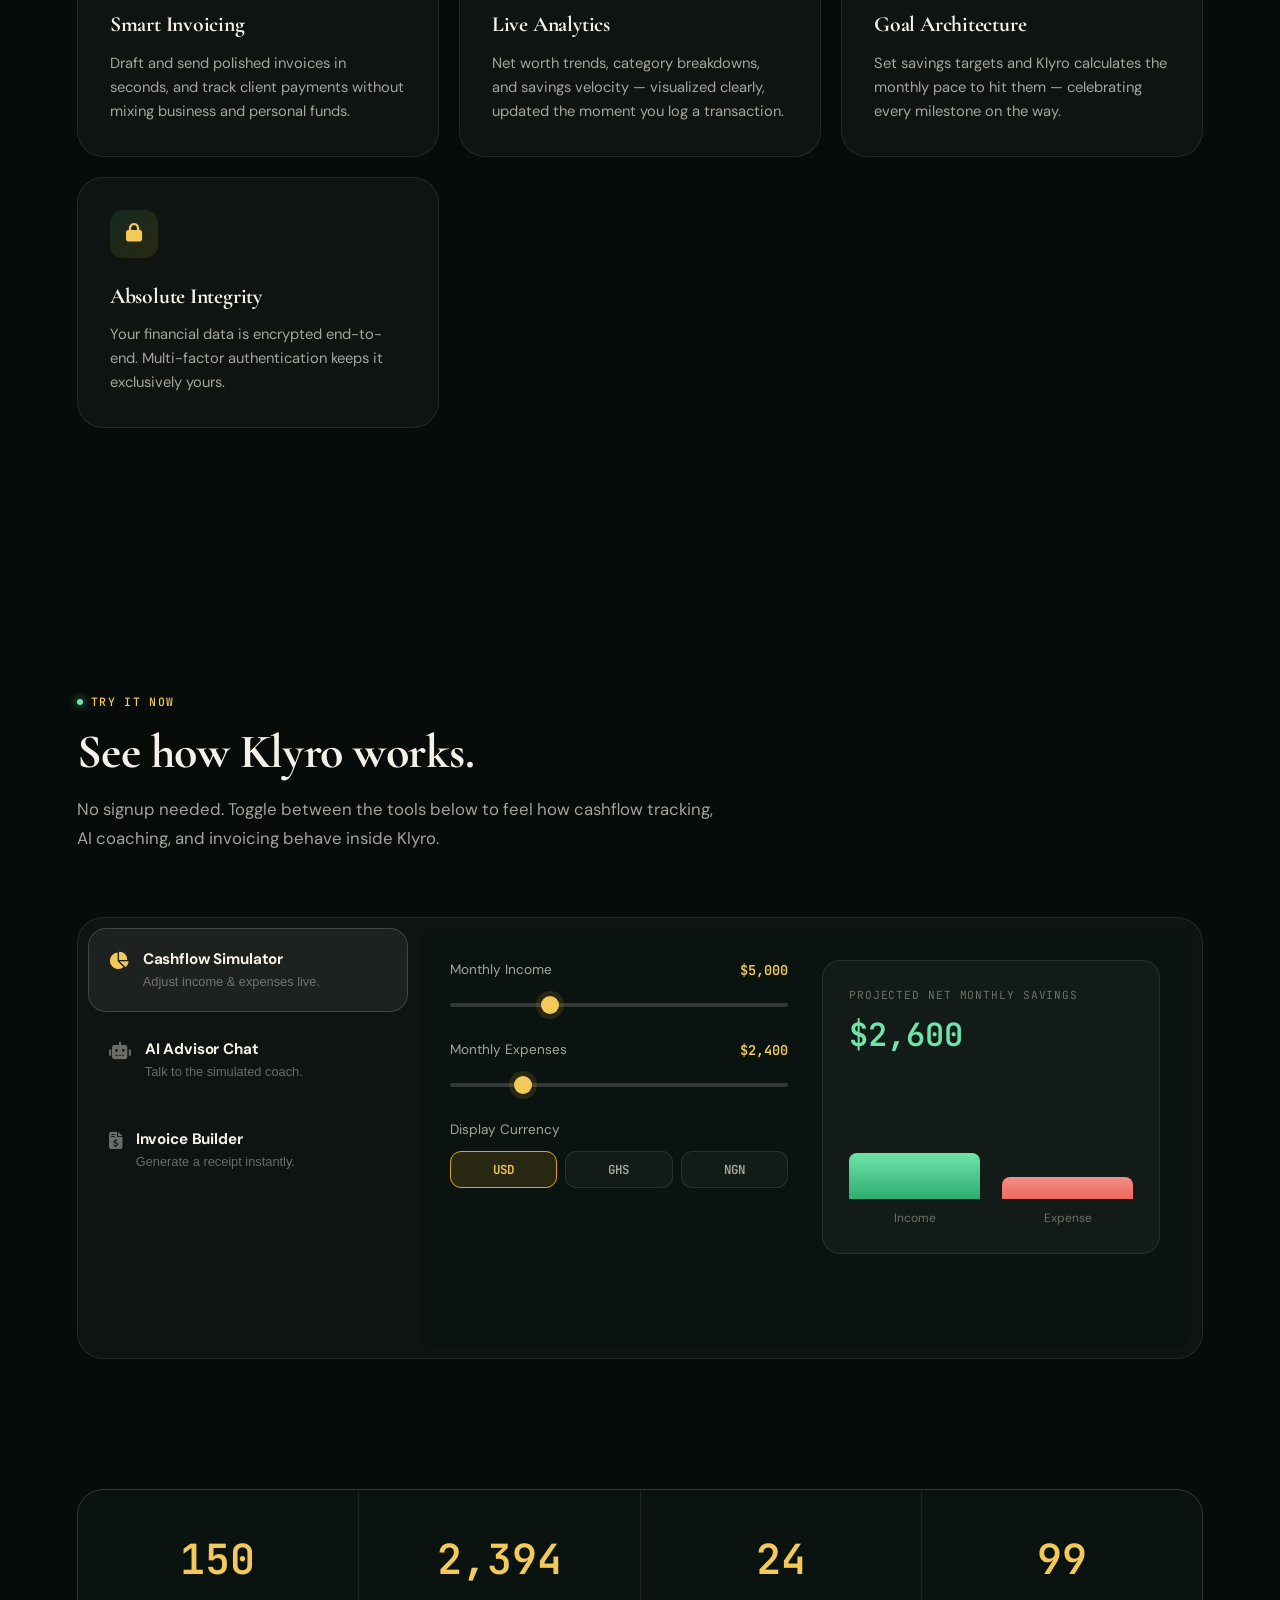
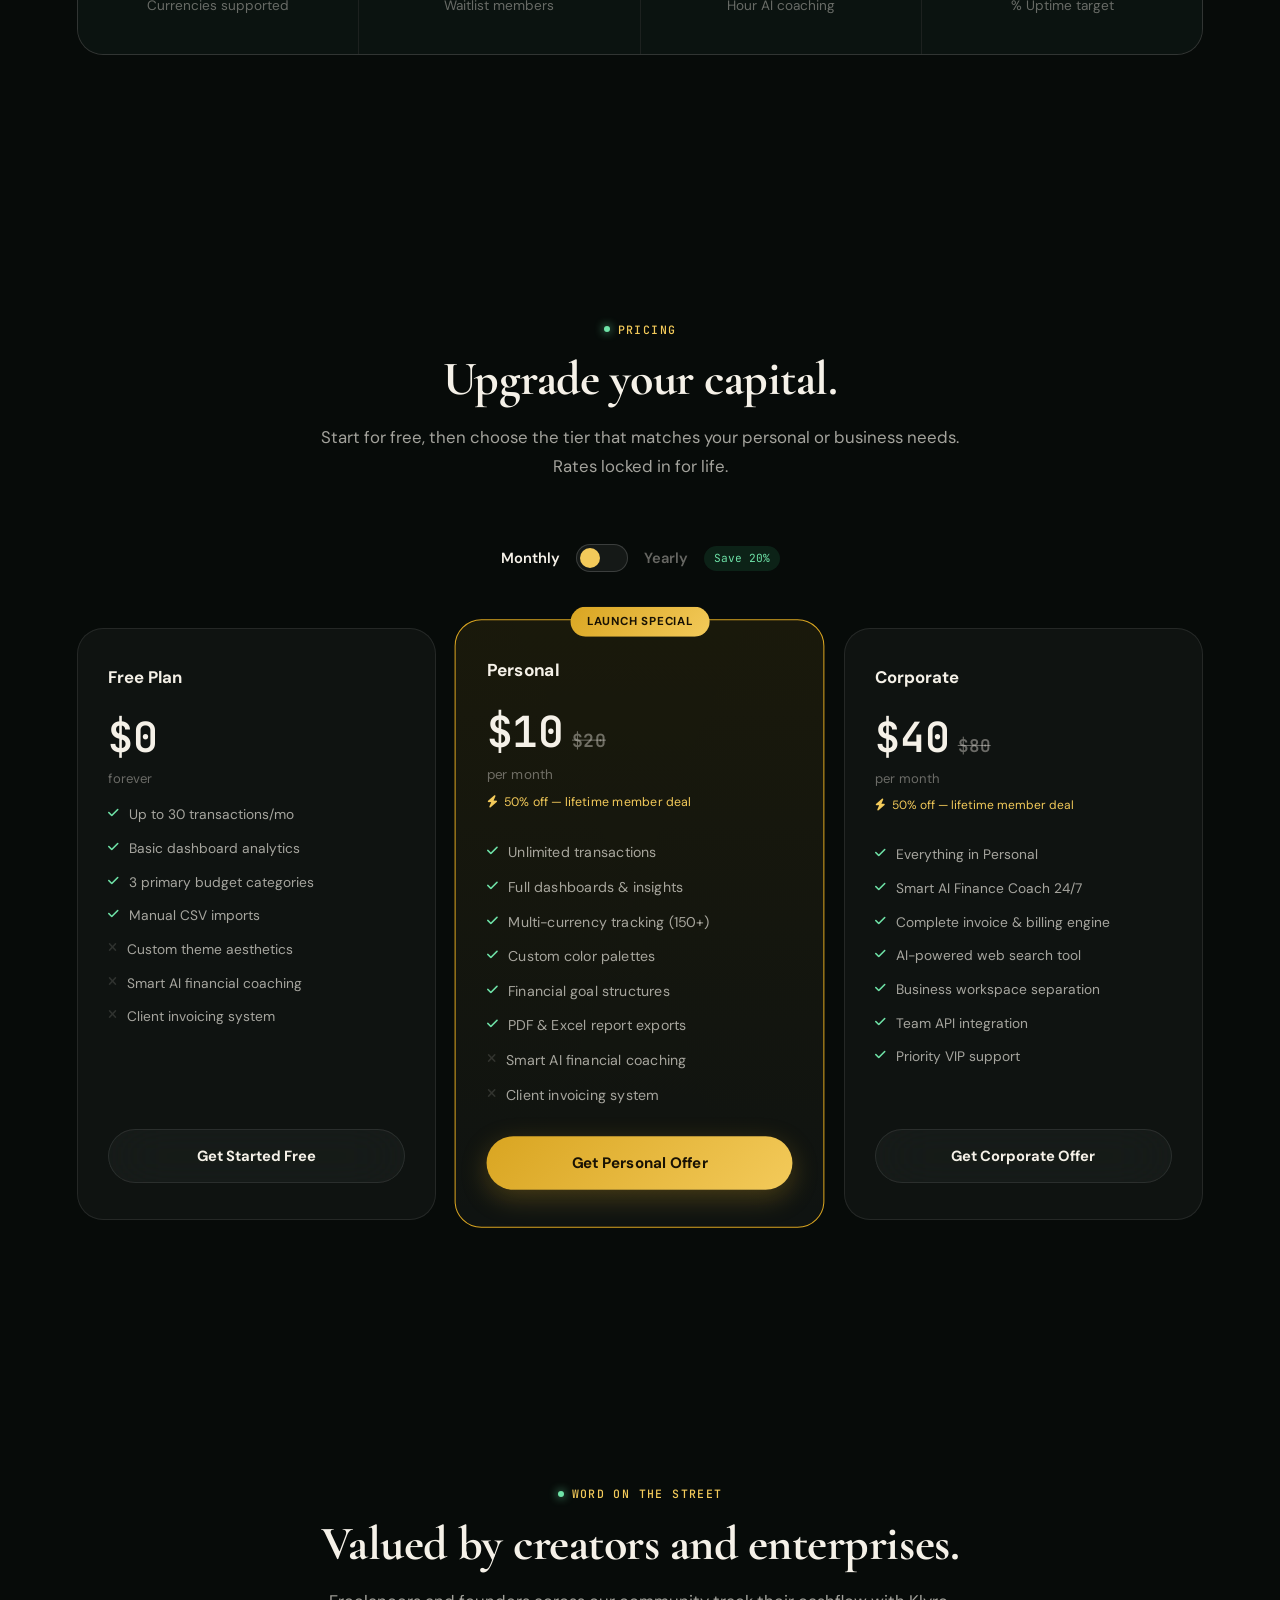
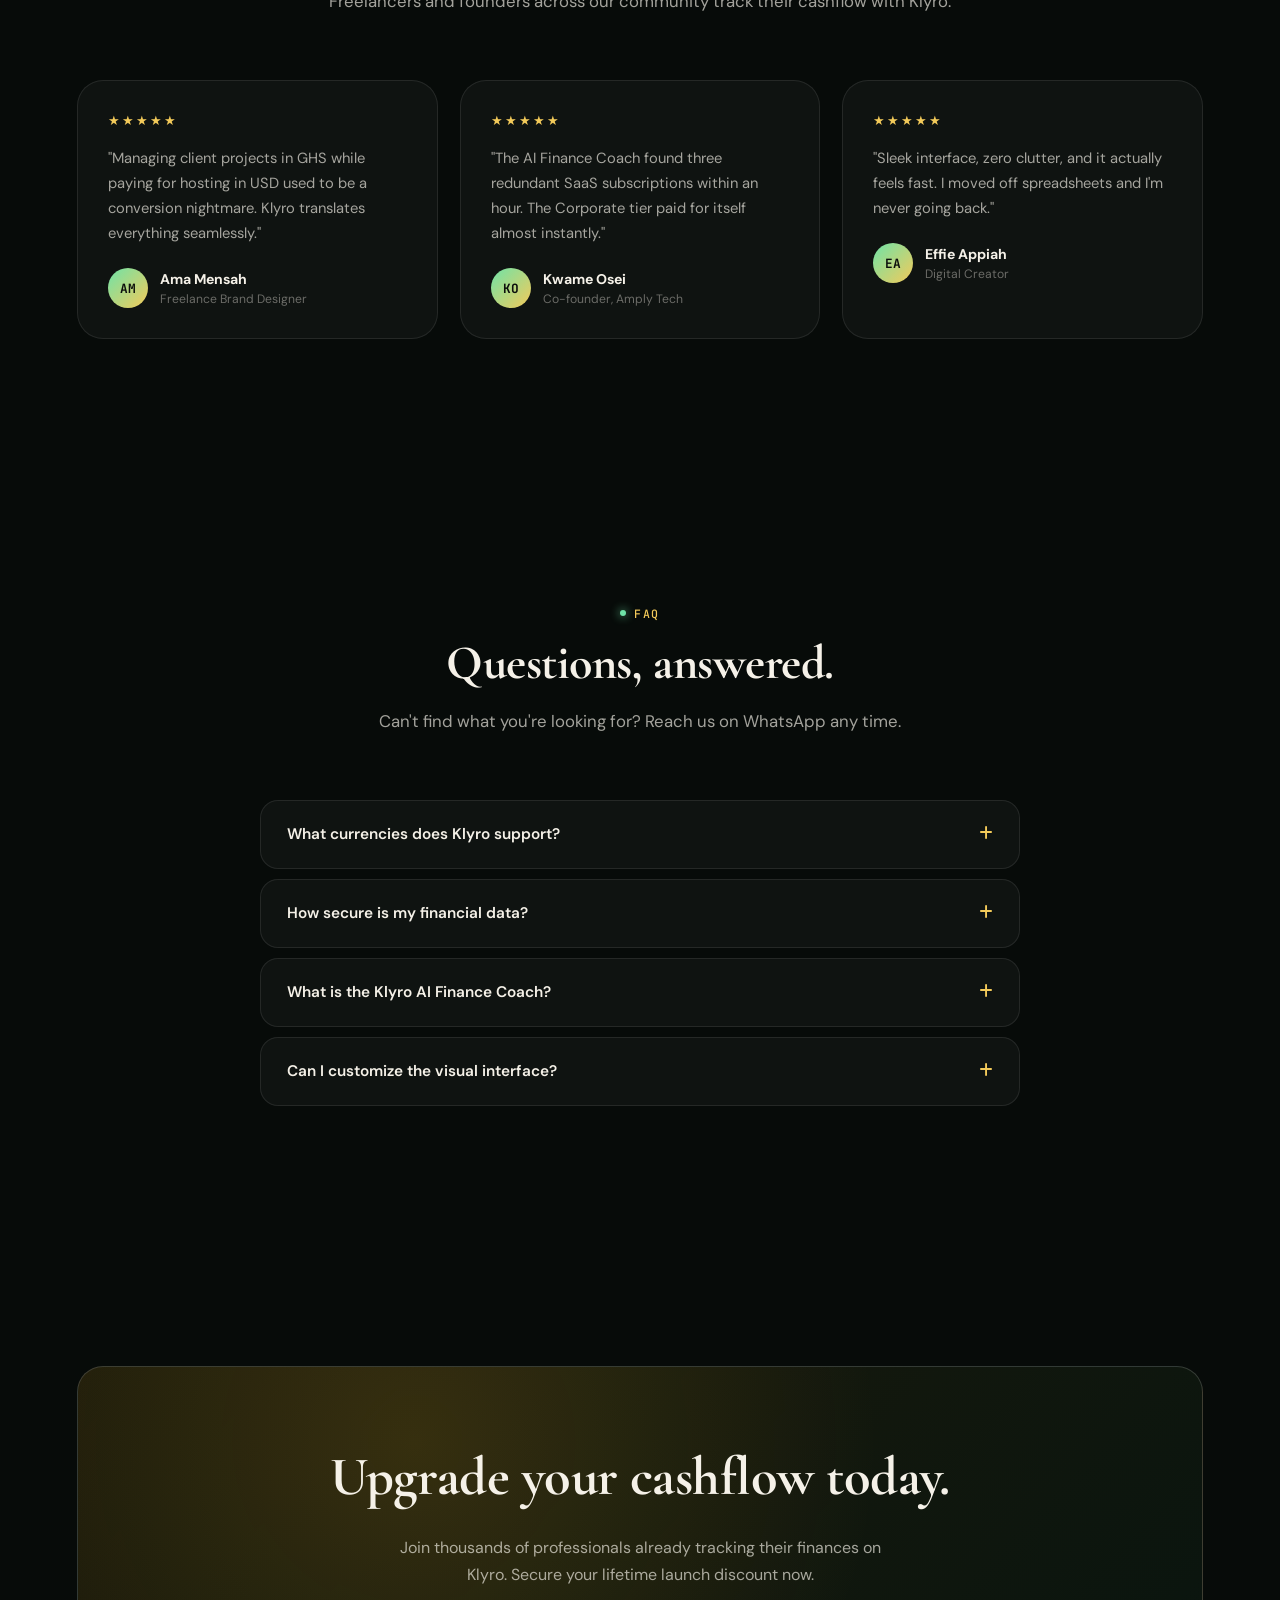
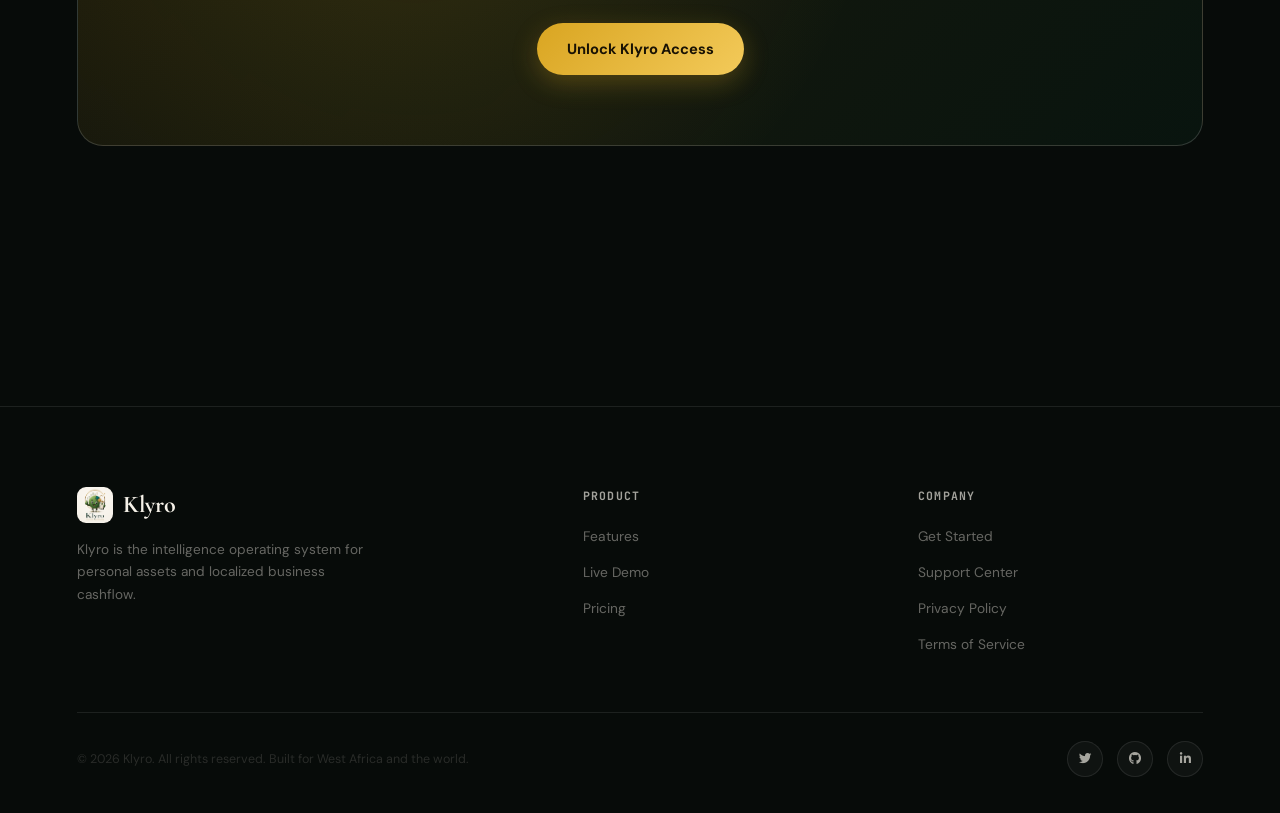
==== commit 520f8f2f: "Landing Page Redesigned + Waitlist Redesigned Landing page with Antigravity (30%) and Claude (70%) +" ====
--- a/index.html
+++ b/index.html
@@ -1,1889 +1,1278 @@
 <!DOCTYPE html>
 <html lang="en">
 <head>
-  <meta charset="UTF-8">
-  <meta name="viewport" content="width=device-width, initial-scale=1.0">
-  <title>Klyro — Finance that thinks with you</title>
-  <link rel="stylesheet" href="https://fonts.googleapis.com/css2?family=Cormorant+Garamond:ital,wght@0,300;0,400;0,600;0,700;1,300;1,400;1,600&family=DM+Sans:ital,wght@0,200;0,300;0,400;0,500;0,600;0,700;1,300&display=swap">
-  <link rel="stylesheet" href="https://cdnjs.cloudflare.com/ajax/libs/font-awesome/6.4.0/css/all.min.css">
-  <style>
-    *, *::before, *::after { margin: 0; padding: 0; box-sizing: border-box; }
-
-    :root {
-      --gold:        #d4a017;
-      --gold-light:  #f0c040;
-      --gold-pale:   #fce9a3;
-      --gold-dim:    rgba(212,160,23,0.15);
-      --gold-border: rgba(212,160,23,0.35);
-      --bg:          #080709;
-      --bg2:         #0e0c10;
-      --bg3:         #131118;
-      --surface:     rgba(255,255,255,0.055);
-      --surface-b:   rgba(255,255,255,0.10);
-      --border:      rgba(255,255,255,0.09);
-      --border-b:    rgba(255,255,255,0.16);
-      --text:        #f0ece3;
-      --text-mid:    rgba(240,236,227,0.65);
-      --text-dim:    rgba(240,236,227,0.35);
-      --green:       #2ecc71;
-      --red:         #e74c3c;
-      --blue:        #5b9cf6;
-      --purple:      #a78bfa;
-
-      --blur: blur(24px) saturate(180%);
-      --radius: 20px;
-      --radius-sm: 12px;
-      --radius-pill: 9999px;
-      --shadow: 0 8px 32px rgba(0,0,0,0.5);
-      --shadow-gold: 0 0 40px rgba(212,160,23,0.2);
-      --trans: 0.35s cubic-bezier(0.16,1,0.3,1);
-
-      --font-d: 'Cormorant Garamond', Californian FB, serif;
-      --font-b: 'DM Sans', Inter Display, sans-serif;
-    }
-
-    html { scroll-behavior: smooth; }
-    body {
-      font-family: var(--font-b);
-      background: var(--bg);
-      color: var(--text);
-      overflow-x: hidden;
-      -webkit-font-smoothing: antialiased;
-    }
-
-    /* ─────────── NOISE GRAIN ─────────── */
-    body::after {
-      content: '';
-      position: fixed;
-      inset: 0;
-      background-image: url("data:image/svg+xml,%3Csvg xmlns='http://www.w3.org/2000/svg' width='300' height='300'%3E%3Cfilter id='n'%3E%3CfeTurbulence type='fractalNoise' baseFrequency='0.85' numOctaves='4' stitchTiles='stitch'/%3E%3C/filter%3E%3Crect width='300' height='300' filter='url(%23n)' opacity='0.035'/%3E%3C/svg%3E");
-      pointer-events: none;
-      z-index: 9999;
-    }
-
-    /* ─────────── AMBIENT GLOW ─────────── */
-    .glow-orb {
-      position: fixed;
-      border-radius: 50%;
-      filter: blur(120px);
-      pointer-events: none;
-      z-index: 0;
-    }
-    .glow-orb-1 {
-      width: 700px; height: 700px;
-      top: -200px; left: -100px;
-      background: radial-gradient(circle, rgba(212,160,23,0.08) 0%, transparent 70%);
-    }
-    .glow-orb-2 {
-      width: 500px; height: 500px;
-      bottom: 20vh; right: -100px;
-      background: radial-gradient(circle, rgba(91,156,246,0.06) 0%, transparent 70%);
-    }
-
-    /* ─────────── NAV ─────────── */
-    nav {
-      position: fixed;
-      top: 0; left: 0; right: 0;
-      z-index: 1000;
-      display: flex;
-      align-items: center;
-      justify-content: space-between;
-      padding: 0 48px;
-      height: 72px;
-      border-bottom: 1px solid transparent;
-      transition: all 0.4s ease;
-    }
-    nav.scrolled {
-      background: rgba(8,7,9,0.82);
-      backdrop-filter: var(--blur);
-      -webkit-backdrop-filter: var(--blur);
-      border-bottom-color: var(--border);
-    }
-    .nav-logo {
-      display: flex;
-      align-items: center;
-      gap: 10px;
-      text-decoration: none;
-    }
-    .nav-logo-icon {
-      width: 36px; height: 36px;
-      background: linear-gradient(135deg, var(--gold), var(--gold-light));
-      border-radius: 10px;
-      display: flex; align-items: center; justify-content: center;
-      font-size: 0.9rem;
-      color: #03071e;
-      font-weight: 800;
-      letter-spacing: -0.03em;
-    }
-    .nav-logo-text {
-      font-family: var(--font-d);
-      font-size: 1.55rem;
-      font-weight: 700;
-      color: var(--text);
-      letter-spacing: 0.01em;
-    }
-    .nav-links {
-      display: flex;
-      align-items: center;
-      gap: 4px;
-      list-style: none;
-    }
-    .nav-links a {
-      padding: 8px 16px;
-      color: var(--text-mid);
-      text-decoration: none;
-      font-size: 0.88rem;
-      font-weight: 500;
-      border-radius: var(--radius-pill);
-      transition: color 0.2s, background 0.2s;
-    }
-    .nav-links a:hover { color: var(--text); background: var(--surface); }
-    .nav-cta {
-      display: flex;
-      align-items: center;
-      gap: 12px;
-    }
-    .btn-nav-ghost {
-      padding: 9px 22px;
-      background: transparent;
-      border: 4px solid var(--border-b);
-      color: var(--text-mid);
-      font-family: var(--font-b);
-      font-size: 0.85rem;
-      font-weight: 500;
-      cursor: pointer;
-      text-decoration: none;
-      transition: all 0.25s ease;
-    }
-    .btn-nav-ghost:hover { 
-      border-color: var(--gold-border); 
-      color: var(--text); 
-      background:var(--gold);
-    }
-    .btn-nav-gold {
-      padding: 9px 22px;
-      background: linear-gradient(135deg, var(--gold), var(--gold-light));
-      border: none;
-      border-radius: var(--radius-pill);
-      color: #03071e;
-      font-family: var(--font-b);
-      font-size: 0.85rem;
-      font-weight: 700;
-      cursor: pointer;
-      text-decoration: none;
-      transition: all 0.25s ease;
-      white-space: nowrap;
-    }
-    .btn-nav-gold:hover { transform: translateY(-1px); box-shadow: 0 6px 24px rgba(212,160,23,0.4); }
-
-    /* ─────────── HERO ─────────── */
-    .hero {
-      position: relative;
-      min-height: 100vh;
-      display: flex;
-      flex-direction: column;
-      align-items: center;
-      justify-content: center;
-      padding: 120px 48px 80px;
-      text-align: center;
-      overflow: hidden;
-      z-index: 1;
-    }
-    .hero-eyebrow {
-      display: inline-flex;
-      align-items: center;
-      gap: 8px;
-      padding: 6px 18px;
-      background: var(--gold-dim);
-      border: 1px solid var(--gold-border);
-      border-radius: var(--radius-pill);
-      font-size: 0.72rem;
-      font-weight: 700;
-      letter-spacing: 0.14em;
-      text-transform: uppercase;
-      color: var(--gold);
-      margin-bottom: 28px;
-      animation: fadeUp 0.8s ease both;
-    }
-    .hero-eyebrow-dot {
-      width: 6px; height: 6px;
-      background: var(--gold);
-      border-radius: 50%;
-      animation: pulse 2s infinite;
-    }
-    @keyframes pulse { 0%,100%{opacity:1;transform:scale(1)} 50%{opacity:0.4;transform:scale(0.8)} }
-
-    .hero-title {
-      font-family: var(--font-d);
-      font-size: clamp(3.2rem, 7vw, 6.5rem);
-      font-weight: 700;
-      line-height: 1.03;
-      color: var(--text);
-      margin-bottom: 24px;
-      max-width: 860px;
-      animation: fadeUp 0.8s 0.1s ease both;
-    }
-    .hero-title em {
-      font-style: italic;
-      background: linear-gradient(135deg, var(--gold), var(--gold-light) 60%, var(--gold-pale));
-      -webkit-background-clip: text;
-      -webkit-text-fill-color: transparent;
-      background-clip: text;
-    }
-    .hero-sub {
-      font-size: clamp(1rem, 1.6vw, 1.18rem);
-      color: var(--text-mid);
-      max-width: 540px;
-      line-height: 1.7;
-      margin-bottom: 44px;
-      animation: fadeUp 0.8s 0.2s ease both;
-    }
-    .hero-actions {
-      display: flex;
-      gap: 14px;
-      align-items: center;
-      justify-content: center;
-      flex-wrap: wrap;
-      animation: fadeUp 0.8s 0.3s ease both;
-    }
-    .btn-hero-primary {
-      display: inline-flex;
-      align-items: center;
-      gap: 10px;
-      padding: 16px 36px;
-      background: linear-gradient(135deg, var(--gold), var(--gold-light));
-      border: none;
-      border-radius: var(--radius-pill);
-      color: #03071e;
-      font-family: var(--font-b);
-      font-size: 0.95rem;
-      font-weight: 700;
-      cursor: pointer;
-      text-decoration: none;
-      transition: all 0.3s ease;
-      box-shadow: 0 8px 32px rgba(212,160,23,0.3);
-    }
-    .btn-hero-primary:hover { transform: translateY(-2px); box-shadow: 0 16px 48px rgba(212,160,23,0.45); }
-    .btn-hero-secondary {
-      display: inline-flex;
-      align-items: center;
-      gap: 10px;
-      padding: 16px 32px;
-      background: var(--surface);
-      border: 1px solid var(--border-b);
-      border-radius: var(--radius-pill);
-      color: var(--text-mid);
-      font-family: var(--font-b);
-      font-size: 0.95rem;
-      font-weight: 500;
-      cursor: pointer;
-      text-decoration: none;
-      transition: all 0.3s ease;
-      backdrop-filter: blur(12px);
-    }
-    .btn-hero-secondary:hover { color: var(--text); border-color: var(--border-b); background: var(--surface-b); }
-
-    .hero-trust {
-      margin-top: 52px;
-      display: flex;
-      align-items: center;
-      gap: 32px;
-      justify-content: center;
-      flex-wrap: wrap;
-      animation: fadeUp 0.8s 0.4s ease both;
-    }
-    .hero-trust-item {
-      display: flex;
-      align-items: center;
-      gap: 8px;
-      font-size: 0.8rem;
-      color: var(--text-dim);
-    }
-    .hero-trust-item i { color: var(--gold); font-size: 0.7rem; }
-
-    /* ─────────── DASHBOARD MOCKUP ─────────── */
-    .hero-visual {
-      position: relative;
-      width: 100%;
-      max-width: 1040px;
-      margin: 72px auto 0;
-      animation: fadeUp 0.8s 0.5s ease both;
-    }
-    .mockup-frame {
-      background: var(--bg2);
-      border: 1px solid var(--border-b);
-      border-radius: 24px;
-      overflow: hidden;
-      box-shadow: 0 40px 120px rgba(0,0,0,0.7), 0 0 0 1px rgba(255,255,255,0.05), var(--shadow-gold);
-      position: relative;
-    }
-    .mockup-bar {
-      height: 44px;
-      background: var(--bg3);
-      border-bottom: 1px solid var(--border);
-      display: flex;
-      align-items: center;
-      padding: 0 20px;
-      gap: 8px;
-    }
-    .mockup-dot { width: 12px; height: 12px; border-radius: 50%; }
-    .mockup-dot-r { background: #ff5f57; }
-    .mockup-dot-y { background: #ffbd2e; }
-    .mockup-dot-g { background: #28ca41; }
-    .mockup-url {
-      flex: 1;
-      height: 26px;
-      background: rgba(255,255,255,0.05);
-      border-radius: 6px;
-      margin: 0 24px;
-      display: flex;
-      align-items: center;
-      justify-content: center;
-      font-size: 0.72rem;
-      color: var(--text-dim);
-      gap: 6px;
-    }
-    .mockup-url i { font-size: 0.6rem; color: var(--green); }
-    .mockup-body {
-      display: grid;
-      grid-template-columns: 220px 1fr;
-      min-height: 520px;
-    }
-    /* Sidebar mockup */
-    .mock-sidebar {
-      background: rgba(255,255,255,0.035);
-      border-right: 1px solid var(--border);
-      padding: 28px 16px;
-      display: flex;
-      flex-direction: column;
-      gap: 4px;
-    }
-    .mock-logo {
-      display: flex;
-      align-items: center;
-      gap: 8px;
-      padding: 0 8px;
-      margin-bottom: 32px;
-    }
-    .mock-logo-k {
-      width: 28px; height: 28px;
-      background: linear-gradient(135deg, var(--gold), var(--gold-light));
-      border-radius: 8px;
-      display: flex; align-items: center; justify-content: center;
-      font-size: 0.7rem;
-      color: #03071e;
-      font-weight: 900;
-    }
-    .mock-logo-text { font-family: var(--font-d); font-size: 1.1rem; font-weight: 700; color: var(--text); }
-    .mock-nav-section { font-size: 0.58rem; letter-spacing: 0.18em; text-transform: uppercase; color: var(--text-dim); padding: 0 10px; margin: 16px 0 6px; }
-    .mock-nav-item {
-      display: flex;
-      align-items: center;
-      gap: 10px;
-      padding: 10px 12px;
-      border-radius: 10px;
-      font-size: 0.78rem;
-      font-weight: 500;
-      color: var(--text-dim);
-    }
-    .mock-nav-item.active {
-      background: linear-gradient(135deg, rgba(212,160,23,0.18), rgba(212,160,23,0.08));
-      border: 1px solid var(--gold-border);
-      color: var(--gold);
-    }
-    .mock-nav-item i { width: 14px; text-align: center; font-size: 0.75rem; }
-    /* Main mockup */
-    .mock-main { padding: 28px 28px 20px; overflow: hidden; }
-    .mock-page-title { font-family: var(--font-d); font-size: 1.4rem; font-weight: 700; color: var(--text); margin-bottom: 4px; }
-    .mock-page-sub { font-size: 0.72rem; color: var(--text-dim); margin-bottom: 24px; }
-    .mock-stats {
-      display: grid;
-      grid-template-columns: repeat(4, 1fr);
-      gap: 12px;
-      margin-bottom: 20px;
-    }
-    .mock-stat {
-      background: var(--surface);
-      border: 1px solid var(--border);
-      border-radius: 14px;
-      padding: 14px 16px;
-    }
-    .mock-stat-label { font-size: 0.62rem; color: var(--text-dim); margin-bottom: 6px; display: flex; align-items: center; gap: 4px; }
-    .mock-stat-val { font-family: var(--font-d); font-size: 1.2rem; font-weight: 700; }
-    .mock-stat-val.green { color: var(--green); }
-    .mock-stat-val.red { color: var(--red); }
-    .mock-stat-val.gold { color: var(--gold); }
-    .mock-two-col { display: grid; grid-template-columns: 1fr 1fr; gap: 14px; }
-    .mock-card {
-      background: var(--surface);
-      border: 1px solid var(--border);
-      border-radius: 14px;
-      padding: 16px;
-    }
-    .mock-card-title { font-size: 0.68rem; font-weight: 600; letter-spacing: 0.06em; color: var(--text-mid); margin-bottom: 12px; display: flex; align-items: center; gap: 6px; }
-    .mock-card-title i { color: var(--gold); }
-    .mock-txn { display: flex; align-items: center; gap: 8px; margin-bottom: 8px; }
-    .mock-txn-icon {
-      width: 28px; height: 28px; border-radius: 8px;
-      display: flex; align-items: center; justify-content: center;
-      font-size: 0.65rem;
-    }
-    .mock-txn-icon.inc { background: rgba(46,204,113,0.15); color: var(--green); }
-    .mock-txn-icon.exp { background: rgba(231,76,60,0.15); color: var(--red); }
-    .mock-txn-info { flex: 1; }
-    .mock-txn-name { font-size: 0.7rem; font-weight: 500; color: var(--text); }
-    .mock-txn-cat { font-size: 0.6rem; color: var(--text-dim); }
-    .mock-txn-amt { font-size: 0.72rem; font-weight: 600; }
-    .mock-txn-amt.inc { color: var(--green); }
-    .mock-txn-amt.exp { color: var(--red); }
-    /* Bar chart mini */
-    .mock-bars { display: flex; align-items: flex-end; gap: 6px; height: 80px; padding-top: 8px; }
-    .mock-bar-group { flex: 1; display: flex; gap: 3px; align-items: flex-end; }
-    .mock-bar {
-      flex: 1;
-      border-radius: 4px 4px 0 0;
-      animation: barGrow 1.2s cubic-bezier(0.16,1,0.3,1) both;
-      animation-delay: var(--d);
-    }
-    @keyframes barGrow { from { transform: scaleY(0); transform-origin: bottom; } to { transform: scaleY(1); } }
-    .mock-bar.income { background: rgba(46,204,113,0.6); }
-    .mock-bar.expense { background: rgba(231,76,60,0.5); }
-    /* AI bubble */
-    .mock-ai-bubble {
-      background: linear-gradient(135deg, rgba(212,160,23,0.12), rgba(212,160,23,0.06));
-      border: 1px solid var(--gold-border);
-      border-radius: 12px;
-      padding: 12px;
-      font-size: 0.68rem;
-      line-height: 1.6;
-      color: var(--text-mid);
-    }
-    .mock-ai-header { display: flex; align-items: center; gap: 6px; font-weight: 700; color: var(--gold); font-size: 0.65rem; margin-bottom: 6px; }
-
-    /* ─────────── SECTION SPACING ─────────── */
-    section { position: relative; z-index: 1; }
-    .section-inner {
-      max-width: 1200px;
-      margin: 0 auto;
-      padding: 0 48px;
-    }
-    .section-eyebrow {
-      font-size: 0.72rem;
-      font-weight: 700;
-      letter-spacing: 0.16em;
-      text-transform: uppercase;
-      color: var(--gold);
-      margin-bottom: 16px;
-    }
-    .section-title {
-      font-family: var(--font-d);
-      font-size: clamp(2.2rem, 4vw, 3.4rem);
-      font-weight: 700;
-      color: var(--text);
-      line-height: 1.1;
-      margin-bottom: 16px;
-    }
-    .section-title em { font-style: italic; color: var(--gold); }
-    .section-sub {
-      font-size: 1rem;
-      color: var(--text-mid);
-      line-height: 1.7;
-      max-width: 540px;
-    }
-
-    /* ─────────── STATS STRIP ─────────── */
-    .stats-strip {
-      padding: 80px 0;
-      border-top: 1px solid var(--border);
-      border-bottom: 1px solid var(--border);
-      overflow: hidden;
-    }
-    .stats-row {
-      display: grid;
-      grid-template-columns: repeat(4, 1fr);
-      gap: 1px;
-      background: var(--border);
-    }
-    .stat-block {
-      background: var(--bg);
-      padding: 48px 40px;
-      text-align: center;
-    }
-    .stat-block-num {
-      font-family: var(--font-d);
-      font-size: clamp(2.8rem, 5vw, 4.2rem);
-      font-weight: 700;
-      color: var(--gold);
-      line-height: 1;
-      margin-bottom: 10px;
-    }
-    .stat-block-label { font-size: 0.85rem; color: var(--text-dim); }
-
-    /* ─────────── FEATURES SECTION ─────────── */
-    .features-section { padding: 120px 0; }
-    .features-header {
-      margin-bottom: 72px;
-      max-width: 620px;
-    }
-    .features-bento {
-      display: grid;
-      grid-template-columns: repeat(3, 1fr);
-      gap: 16px;
-    }
-    .feat-card {
-      background: var(--surface);
-      border: 1px solid var(--border);
-      border-radius: var(--radius);
-      padding: 32px 28px;
-      transition: all var(--trans);
-      position: relative;
-      overflow: hidden;
-    }
-    .feat-card::before {
-      content: '';
-      position: absolute;
-      inset: 0;
-      background: linear-gradient(135deg, var(--gold-dim) 0%, transparent 60%);
-      opacity: 0;
-      transition: opacity var(--trans);
-    }
-    .feat-card:hover { border-color: var(--gold-border); transform: translateY(-4px); }
-    .feat-card:hover::before { opacity: 1; }
-    .feat-card.wide { grid-column: span 2; }
-    .feat-card.tall { display: flex; flex-direction: column; gap: 20px; }
-
-    .feat-icon {
-      width: 52px; height: 52px;
-      background: var(--gold-dim);
-      border: 1px solid var(--gold-border);
-      border-radius: 14px;
-      display: flex; align-items: center; justify-content: center;
-      font-size: 1.1rem;
-      color: var(--gold);
-      margin-bottom: 20px;
-      position: relative;
-    }
-    .feat-title {
-      font-family: var(--font-d);
-      font-size: 1.35rem;
-      font-weight: 700;
-      color: var(--text);
-      margin-bottom: 10px;
-    }
-    .feat-desc {
-      font-size: 0.875rem;
-      color: var(--text-mid);
-      line-height: 1.7;
-    }
-    .feat-badge {
-      display: inline-flex;
-      align-items: center;
-      gap: 5px;
-      padding: 3px 10px;
-      background: var(--gold-dim);
-      border: 1px solid var(--gold-border);
-      border-radius: var(--radius-pill);
-      font-size: 0.65rem;
-      font-weight: 700;
-      letter-spacing: 0.1em;
-      color: var(--gold);
-      text-transform: uppercase;
-      margin-bottom: 14px;
-    }
-    /* Mini chart widget in feature card */
-    .feat-mini-chart {
-      display: flex;
-      align-items: flex-end;
-      gap: 4px;
-      height: 50px;
-      margin-top: 16px;
-    }
-    .feat-bar {
-      flex: 1;
-      border-radius: 4px 4px 0 0;
-      background: var(--gold-dim);
-      border: 1px solid var(--gold-border);
-      transition: height 0.3s ease;
-    }
-    .feat-card:hover .feat-bar { background: rgba(212,160,23,0.35); }
-
-    /* AI chat mockup in feature card */
-    .feat-chat { margin-top: 16px; display: flex; flex-direction: column; gap: 8px; }
-    .feat-chat-msg {
-      padding: 10px 14px;
-      border-radius: 12px;
-      font-size: 0.75rem;
-      line-height: 1.5;
-      color: var(--text-mid);
-    }
-    .feat-chat-msg.ai {
-      background: var(--gold-dim);
-      border: 1px solid var(--gold-border);
-      color: var(--text);
-      align-self: flex-start;
-      max-width: 90%;
-    }
-    .feat-chat-msg.user {
-      background: var(--surface-b);
-      border: 1px solid var(--border);
-      align-self: flex-end;
-      max-width: 85%;
-    }
-    .feat-chat-label {
-      font-size: 0.6rem;
-      font-weight: 700;
-      letter-spacing: 0.1em;
-      color: var(--gold);
-      text-transform: uppercase;
-      margin-bottom: 2px;
-    }
-
-    /* Currency mini display */
-    .feat-currencies {
-      display: flex;
-      flex-wrap: wrap;
-      gap: 6px;
-      margin-top: 16px;
-    }
-    .feat-cur-tag {
-      padding: 4px 10px;
-      background: var(--surface);
-      border: 1px solid var(--border);
-      border-radius: var(--radius-pill);
-      font-size: 0.68rem;
-      font-weight: 600;
-      color: var(--text-mid);
-      transition: all 0.2s;
-    }
-    .feat-card:hover .feat-cur-tag { border-color: var(--gold-border); color: var(--gold-light); }
-    .feat-cur-tag.featured { background: var(--gold-dim); border-color: var(--gold-border); color: var(--gold); }
-
-    /* ─────────── AI SECTION ─────────── */
-    .ai-section {
-      padding: 120px 0;
-      overflow: hidden;
-    }
-    .ai-inner {
-      display: grid;
-      grid-template-columns: 1fr 1fr;
-      gap: 80px;
-      align-items: center;
-    }
-    .ai-chat-demo {
-      background: var(--bg2);
-      border: 1px solid var(--border-b);
-      border-radius: 24px;
-      overflow: hidden;
-      box-shadow: var(--shadow), var(--shadow-gold);
-    }
-    .ai-chat-header {
-      background: var(--bg3);
-      border-bottom: 1px solid var(--border);
-      padding: 18px 24px;
-      display: flex;
-      align-items: center;
-      gap: 12px;
-    }
-    .ai-avatar {
-      width: 38px; height: 38px;
-      background: linear-gradient(135deg, var(--gold), var(--gold-light));
-      border-radius: 50%;
-      display: flex; align-items: center; justify-content: center;
-      font-size: 0.9rem;
-      color: #03071e;
-    }
-    .ai-chat-name { font-weight: 700; font-size: 0.9rem; }
-    .ai-online { font-size: 0.72rem; color: var(--green); display: flex; align-items: center; gap: 4px; }
-    .ai-online::before { content: ''; width: 6px; height: 6px; background: var(--green); border-radius: 50%; }
-    .ai-messages { padding: 24px; display: flex; flex-direction: column; gap: 14px; min-height: 380px; }
-    .ai-msg {
-      display: flex;
-      gap: 10px;
-      align-items: flex-start;
-    }
-    .ai-msg.user { flex-direction: row-reverse; }
-    .ai-msg-av {
-      width: 30px; height: 30px;
-      border-radius: 50%;
-      display: flex; align-items: center; justify-content: center;
-      font-size: 0.75rem;
-      flex-shrink: 0;
-    }
-    .ai-msg.ai .ai-msg-av { background: linear-gradient(135deg,var(--gold),var(--gold-light)); color: #03071e; }
-    .ai-msg.user .ai-msg-av { background: var(--surface-b); border: 1px solid var(--border); color: var(--text-dim); }
-    .ai-msg-bubble {
-      max-width: 78%;
-      padding: 12px 16px;
-      border-radius: 16px;
-      font-size: 0.83rem;
-      line-height: 1.6;
-    }
-    .ai-msg.ai .ai-msg-bubble {
-      background: var(--surface-b);
-      border: 1px solid var(--border);
-      color: var(--text);
-      border-bottom-left-radius: 4px;
-    }
-    .ai-msg.user .ai-msg-bubble {
-      background: linear-gradient(135deg, var(--gold-dim), rgba(212,160,23,0.08));
-      border: 1px solid var(--gold-border);
-      color: var(--text-mid);
-      border-bottom-right-radius: 4px;
-    }
-    .ai-msg-bubble strong { color: var(--gold); }
-    .ai-typing {
-      display: flex;
-      gap: 10px;
-      align-items: center;
-      padding: 0 24px 16px;
-    }
-    .typing-dots { display: flex; gap: 4px; padding: 8px 12px; background: var(--surface); border-radius: 10px; }
-    .typing-dot {
-      width: 6px; height: 6px;
-      background: var(--text-dim);
-      border-radius: 50%;
-      animation: typingPulse 1.4s infinite;
-    }
-    .typing-dot:nth-child(2) { animation-delay: 0.2s; }
-    .typing-dot:nth-child(3) { animation-delay: 0.4s; }
-    @keyframes typingPulse { 0%,80%,100%{transform:scale(0.8);opacity:0.5} 40%{transform:scale(1.1);opacity:1} }
-    .ai-input-row {
-      border-top: 1px solid var(--border);
-      padding: 14px 20px;
-      display: flex;
-      gap: 10px;
-    }
-    .ai-input {
-      flex: 1;
-      background: var(--surface);
-      border: 1px solid var(--border);
-      border-radius: var(--radius-pill);
-      padding: 10px 18px;
-      font-size: 0.82rem;
-      color: var(--text-dim);
-      font-family: var(--font-b);
-    }
-    .ai-send { width: 36px; height: 36px; background: var(--gold); border-radius: 50%; display: flex; align-items: center; justify-content: center; color: #03071e; font-size: 0.75rem; cursor: pointer; flex-shrink: 0; }
-    .ai-feature-list { display: flex; flex-direction: column; gap: 14px; margin-top: 36px; }
-    .ai-feature-item {
-      display: flex;
-      gap: 14px;
-      align-items: flex-start;
-    }
-    .ai-feature-icon {
-      width: 40px; height: 40px;
-      background: var(--gold-dim);
-      border: 1px solid var(--gold-border);
-      border-radius: 10px;
-      display: flex; align-items: center; justify-content: center;
-      color: var(--gold);
-      font-size: 0.85rem;
-      flex-shrink: 0;
-    }
-    .ai-feature-title { font-weight: 600; font-size: 0.9rem; color: var(--text); margin-bottom: 3px; }
-    .ai-feature-desc { font-size: 0.8rem; color: var(--text-dim); line-height: 1.5; }
-
-    /* ─────────── PRICING SECTION ─────────── */
-    .pricing-section { padding: 120px 0; }
-    .pricing-header { text-align: center; max-width: 640px; margin: 0 auto 64px; }
-    .billing-toggle {
-      display: inline-flex;
-      gap: 4px;
-      background: var(--surface);
-      border: 1px solid var(--border);
-      padding: 4px;
-      border-radius: var(--radius-pill);
-      margin-top: 24px;
-    }
-    .billing-btn {
-      padding: 8px 22px;
-      border: none;
-      background: transparent;
-      color: var(--text-dim);
-      font-family: var(--font-b);
-      font-size: 0.82rem;
-      font-weight: 600;
-      cursor: pointer;
-      border-radius: var(--radius-pill);
-      transition: all 0.3s;
-    }
-    .billing-btn.active { background: var(--gold); color: #03071e; }
-    .save-chip {
-      display: inline-flex;
-      align-items: center;
-      gap: 4px;
-      margin-left: 6px;
-      padding: 3px 8px;
-      background: rgba(46,204,113,0.15);
-      border: 1px solid rgba(46,204,113,0.3);
-      border-radius: var(--radius-pill);
-      font-size: 0.65rem;
-      font-weight: 700;
-      color: var(--green);
-      vertical-align: middle;
-    }
-    .plans-grid {
-      display: grid;
-      grid-template-columns: repeat(5, 1fr);
-      gap: 14px;
-      align-items: end;
-    }
-    .plan-card {
-      background: var(--surface);
-      border: 1px solid var(--border);
-      border-radius: var(--radius);
-      padding: 28px 20px 24px;
-      display: flex;
-      flex-direction: column;
-      position: relative;
-      transition: all var(--trans);
-    }
-    .plan-card:hover { transform: translateY(-4px); border-color: var(--border-b); }
-    .plan-card.featured {
-      background: linear-gradient(160deg, rgba(212,160,23,0.10), var(--surface));
-      border: 2px solid var(--gold);
-      transform: scale(1.04) translateY(-10px);
-      box-shadow: 0 0 60px rgba(212,160,23,0.15), var(--shadow);
-      z-index: 2;
-    }
-    .plan-card.featured:hover { transform: scale(1.04) translateY(-14px); }
-    .plan-top-badge {
-      position: absolute;
-      top: 0; left: 50%;
-      transform: translate(-50%,-50%);
-      background: linear-gradient(135deg, var(--gold), var(--gold-light));
-      color: #03071e;
-      font-size: 0.62rem;
-      font-weight: 800;
-      letter-spacing: 0.12em;
-      text-transform: uppercase;
-      padding: 5px 16px;
-      border-radius: var(--radius-pill);
-      white-space: nowrap;
-      box-shadow: 0 4px 16px rgba(212,160,23,0.4);
-    }
-    .plan-name-label {
-      font-size: 0.68rem;
-      font-weight: 700;
-      letter-spacing: 0.14em;
-      text-transform: uppercase;
-      color: var(--text-dim);
-      margin-bottom: 12px;
-    }
-    .plan-price-wrap { margin-bottom: 4px; }
-    .plan-price {
-      font-family: var(--font-d);
-      font-size: 2.4rem;
-      font-weight: 900;
-      color: var(--text);
-      line-height: 1;
-    }
-    .plan-price sup { font-size: 1rem; font-weight: 700; vertical-align: super; line-height: 0; }
-    .plan-period { font-size: 0.72rem; color: var(--text-dim); margin-bottom: 6px; }
-    .plan-yearly-note { font-size: 0.68rem; color: var(--green); min-height: 16px; margin-bottom: 16px; }
-    .plan-divider { height: 1px; background: var(--border); margin-bottom: 18px; }
-    .plan-features { list-style: none; display: flex; flex-direction: column; gap: 10px; flex: 1; }
-    .plan-features li {
-      display: flex;
-      gap: 8px;
-      align-items: flex-start;
-      font-size: 0.78rem;
-      color: var(--text-mid);
-    }
-    .plan-features li i { color: var(--gold); font-size: 0.65rem; margin-top: 3px; flex-shrink: 0; }
-    .plan-features li.dim { color: var(--text-dim); }
-    .plan-features li.dim i { color: var(--text-dim); }
-    .plan-cta {
-      margin-top: 24px;
-      width: 100%;
-      padding: 12px;
-      background: var(--surface-b);
-      border: 1px solid var(--border-b);
-      border-radius: var(--radius-sm);
-      color: var(--text-mid);
-      font-family: var(--font-b);
-      font-size: 0.82rem;
-      font-weight: 600;
-      cursor: pointer;
-      transition: all 0.25s;
-      text-align: center;
-      text-decoration: none;
-      display: block;
-    }
-    .plan-cta:hover { color: var(--text); border-color: var(--border-b); background: rgba(255,255,255,0.12); }
-    .plan-cta.featured {
-      background: linear-gradient(135deg, var(--gold), var(--gold-light));
-      border-color: transparent;
-      color: #03071e;
-      font-weight: 700;
-    }
-    .plan-cta.featured:hover { box-shadow: 0 8px 28px rgba(212,160,23,0.4); transform: translateY(-1px); }
-
-    /* ─────────── TESTIMONIALS / SOCIAL PROOF ─────────── */
-    .social-section { padding: 100px 0; overflow: hidden; }
-    .social-inner { text-align: center; margin-bottom: 56px; }
-    .testimonial-track {
-      display: flex;
-      gap: 20px;
-      animation: scrollTrack 30s linear infinite;
-      width: max-content;
-    }
-    .testimonial-track-wrap { overflow: hidden; }
-    @keyframes scrollTrack { 0%{transform:translateX(0)} 100%{transform:translateX(-50%)} }
-    .testimonial-track-wrap:hover .testimonial-track { animation-play-state: paused; }
-    .testi-card {
-      background: var(--surface);
-      border: 1px solid var(--border);
-      border-radius: var(--radius);
-      padding: 28px;
-      width: 320px;
-      flex-shrink: 0;
-    }
-    .testi-stars { color: var(--gold); font-size: 0.75rem; margin-bottom: 14px; display: flex; gap: 2px; }
-    .testi-text { font-size: 0.87rem; color: var(--text-mid); line-height: 1.7; margin-bottom: 18px; font-style: italic; }
-    .testi-author { display: flex; align-items: center; gap: 10px; }
-    .testi-av {
-      width: 36px; height: 36px;
-      border-radius: 50%;
-      display: flex; align-items: center; justify-content: center;
-      font-size: 0.75rem;
-      font-weight: 700;
-      color: #03071e;
-    }
-    .testi-name { font-size: 0.82rem; font-weight: 600; color: var(--text); }
-    .testi-role { font-size: 0.72rem; color: var(--text-dim); }
-
-    /* ─────────── CTA SECTION ─────────── */
-    .cta-section { padding: 120px 0; }
-    .cta-box {
-      background: var(--surface);
-      border: 1px solid var(--gold-border);
-      border-radius: 28px;
-      padding: 80px 60px;
-      text-align: center;
-      position: relative;
-      overflow: hidden;
-    }
-    .cta-box::before {
-      content: '';
-      position: absolute;
-      top: -40%;
-      left: 50%;
-      transform: translateX(-50%);
-      width: 600px;
-      height: 400px;
-      background: radial-gradient(ellipse, rgba(212,160,23,0.12) 0%, transparent 70%);
-      pointer-events: none;
-    }
-    .cta-title {
-      font-family: var(--font-d);
-      font-size: clamp(2.4rem, 4vw, 3.8rem);
-      font-weight: 700;
-      color: var(--text);
-      margin-bottom: 16px;
-      position: relative;
-    }
-    .cta-sub { font-size: 1rem; color: var(--text-mid); margin-bottom: 40px; position: relative; }
-    .cta-actions { display: flex; gap: 14px; justify-content: center; flex-wrap: wrap; position: relative; }
-
-    /* ─────────── FOOTER ─────────── */
-    footer {
-      border-top: 1px solid var(--border);
-      padding: 60px 0 40px;
-    }
-    .footer-inner {
-      max-width: 1200px;
-      margin: 0 auto;
-      padding: 0 48px;
-      display: grid;
-      grid-template-columns: 2fr 1fr 1fr 1fr;
-      gap: 48px;
-    }
-    .footer-brand { display: flex; flex-direction: column; gap: 14px; }
-    .footer-logo { display: flex; align-items: center; gap: 10px; text-decoration: none; }
-    .footer-logo-k {
-      width: 32px; height: 32px;
-      background: linear-gradient(135deg, var(--gold), var(--gold-light));
-      border-radius: 8px;
-      display: flex; align-items: center; justify-content: center;
-      font-family: var(--font-d);
-      font-size: 0.85rem;
-      font-weight: 700;
-      color: #03071e;
-    }
-    .footer-logo-text { font-family: var(--font-d); font-size: 1.3rem; font-weight: 700; color: var(--text); }
-    .footer-tagline { font-size: 0.82rem; color: var(--text-dim); line-height: 1.6; max-width: 280px; }
-    .footer-social { display: flex; gap: 8px; margin-top: 4px; }
-    .footer-soc-btn {
-      width: 34px; height: 34px;
-      background: var(--surface);
-      border: 1px solid var(--border);
-      border-radius: 8px;
-      display: flex; align-items: center; justify-content: center;
-      color: var(--text-dim);
-      text-decoration: none;
-      font-size: 0.8rem;
-      transition: all 0.2s;
-    }
-    .footer-soc-btn:hover { border-color: var(--gold-border); color: var(--gold); }
-    .footer-col-title { font-size: 0.7rem; font-weight: 700; letter-spacing: 0.14em; text-transform: uppercase; color: var(--text-dim); margin-bottom: 18px; }
-    .footer-links { list-style: none; display: flex; flex-direction: column; gap: 10px; }
-    .footer-links a { color: var(--text-mid); text-decoration: none; font-size: 0.84rem; transition: color 0.2s; }
-    .footer-links a:hover { color: var(--text); }
-    .footer-bottom {
-      max-width: 1200px;
-      margin: 40px auto 0;
-      padding: 20px 48px 0;
-      border-top: 1px solid var(--border);
-      display: flex;
-      align-items: center;
-      justify-content: space-between;
-      gap: 16px;
-      flex-wrap: wrap;
-    }
-    .footer-copy { font-size: 0.78rem; color: var(--text-dim); }
-    .footer-links-bottom { display: flex; gap: 20px; }
-    .footer-links-bottom a { font-size: 0.78rem; color: var(--text-dim); text-decoration: none; transition: color 0.2s; }
-    .footer-links-bottom a:hover { color: var(--text); }
-
-    /* ─────────── ANIMATIONS ─────────── */
-    @keyframes fadeUp {
-      from { opacity: 0; transform: translateY(28px); }
-      to { opacity: 1; transform: translateY(0); }
-    }
-    .reveal {
-      opacity: 0;
-      transform: translateY(32px);
-      transition: opacity 0.7s ease, transform 0.7s cubic-bezier(0.16,1,0.3,1);
-    }
-    .reveal.visible { opacity: 1; transform: translateY(0); }
-    .reveal-d1 { transition-delay: 0.1s; }
-    .reveal-d2 { transition-delay: 0.2s; }
-    .reveal-d3 { transition-delay: 0.3s; }
-    .reveal-d4 { transition-delay: 0.4s; }
-
-    /* ─────────── MOBILE ─────────── */
-    @media (max-width: 1024px) {
-      .plans-grid { grid-template-columns: repeat(3, 1fr); }
-      .plan-card.featured { transform: none; }
-      .plan-card.featured:hover { transform: translateY(-4px); }
-    }
-    @media (max-width: 900px) {
-      nav { padding: 0 24px; }
-      .nav-links { display: none; }
-      .hero { padding: 100px 24px 60px; }
-      .mockup-body { grid-template-columns: 1fr; }
-      .mock-sidebar { display: none; }
-      .mock-stats { grid-template-columns: repeat(2, 1fr); }
-      .mock-two-col { grid-template-columns: 1fr; }
-      .section-inner { padding: 0 24px; }
-      .stats-row { grid-template-columns: repeat(2, 1fr); }
-      .features-bento { grid-template-columns: 1fr; }
-      .feat-card.wide { grid-column: span 1; }
-      .ai-inner { grid-template-columns: 1fr; gap: 48px; }
-      .plans-grid { grid-template-columns: 1fr 1fr; }
-      .footer-inner { grid-template-columns: 1fr 1fr; }
-      .footer-brand { grid-column: span 2; }
-      .cta-box { padding: 56px 32px; }
-    }
-    @media (max-width: 600px) {
-      .plans-grid { grid-template-columns: 1fr; }
-      .hero-trust { gap: 16px; }
-      .stats-row { grid-template-columns: 1fr 1fr; }
-    }
-
-    /* ─────────── BADGE + PILL UTILS ─────────── */
-    .chip-green {
-      display: inline-flex; align-items: center; gap: 5px;
-      padding: 4px 12px;
-      background: rgba(46,204,113,0.12);
-      border: 1px solid rgba(46,204,113,0.3);
-      border-radius: var(--radius-pill);
-      font-size: 0.68rem; font-weight: 700; color: var(--green);
-    }
-
-    /* Mobile menu toggle */
-    .nav-mobile-btn {
-      display: none;
-      background: var(--surface);
-      border: 1px solid var(--border);
-      border-radius: 10px;
-      width: 40px; height: 40px;
-      align-items: center;
-      justify-content: center;
-      color: var(--text-mid);
-      cursor: pointer;
-      font-size: 0.9rem;
-    }
-    @media (max-width: 900px) { .nav-mobile-btn { display: flex; } }
-
-   .footer-product {
-      padding: 9px 22px;
-      height: 55px;
-      width: 250px;
-      background: transparent;
-      border: 4px solid var(--border-b);
-      color: var(--text-mid);
-      font-family: var(--font-b);
-      font-size: 0.85rem;
-      font-weight: 500;
-      cursor: pointer;
-      text-decoration: none;
-      transition: all 0.25s ease;
-    }
-    .footer-product:hover { 
-      border-color: var(--gold-border); 
-      color: var(--text); 
-      background:var(--gold);
-    }
-
-  </style>
+<meta charset="UTF-8">
+<meta name="viewport" content="width=device-width, initial-scale=1.0">
+<title>Klyro — The Financial Operating System for Africa & Beyond</title>
+<meta name="description" content="Klyro is the AI-powered financial system. Track 150+ currencies, automate invoicing, and get 24/7 personalized financial coaching.">
+<link rel="icon" type="image/png" href="Klyro's Logo.png">
+
+<link rel="preconnect" href="https://fonts.googleapis.com">
+<link rel="preconnect" href="https://fonts.gstatic.com" crossorigin>
+<link rel="stylesheet" href="https://fonts.googleapis.com/css2?family=Cormorant+Garamond:ital,wght@0,500;0,600;0,700;1,500&family=DM+Sans:wght@300;400;500;600;700;800&family=JetBrains+Mono:wght@400;500;600&display=swap">
+<link rel="stylesheet" href="https://cdnjs.cloudflare.com/ajax/libs/font-awesome/6.4.0/css/all.min.css">
+
+<style>
+/* ============================================================
+   TOKENS — Klyro "Trading Desk" dark system
+   ============================================================ */
+:root{
+  --bg:            #070b09;
+  --bg-1:          #0b1310;
+  --bg-2:          #0e1713;
+  --surface:       rgba(255,255,255,0.035);
+  --surface-2:     rgba(255,255,255,0.06);
+  --border:        rgba(255,255,255,0.09);
+  --border-2:      rgba(255,255,255,0.16);
+
+  --gold:          #d9a521;
+  --gold-2:        #f3ca5a;
+  --gold-dim:      rgba(217,165,33,0.14);
+  --gold-rgb:      217,165,33;
+
+  --emerald:       #2fae72;
+  --emerald-2:     #6fe3a8;
+  --emerald-dim:   rgba(47,174,114,0.14);
+  --emerald-rgb:   47,174,114;
+
+  --red:           #f0685c;
+  --red-dim:       rgba(240,104,92,0.14);
+
+  --ink:           #f5f1e8;
+  --ink-mid:       rgba(245,241,232,0.66);
+  --ink-dim:       rgba(245,241,232,0.40);
+  --ink-faint:     rgba(245,241,232,0.14);
+
+  --radius-lg:     26px;
+  --radius:        18px;
+  --radius-sm:     11px;
+  --radius-pill:   999px;
+
+  --blur:          blur(28px) saturate(160%);
+  --shadow:        0 10px 40px rgba(0,0,0,0.35);
+  --shadow-lg:     0 30px 80px rgba(0,0,0,0.5);
+  --ease:          cubic-bezier(0.16,1,0.3,1);
+
+  --font-display:  'Cormorant Garamond', Georgia, serif;
+  --font-body:     'DM Sans', -apple-system, sans-serif;
+  --font-mono:     'JetBrains Mono', ui-monospace, monospace;
+}
+
+*,*::before,*::after{ margin:0; padding:0; box-sizing:border-box; }
+html{ scroll-behavior:smooth; }
+body{
+  font-family:var(--font-body);
+  background:var(--bg);
+  color:var(--ink);
+  overflow-x:hidden;
+  -webkit-font-smoothing:antialiased;
+  line-height:1.5;
+}
+img{ max-width:100%; display:block; }
+a{ color:inherit; }
+::selection{ background:rgba(var(--gold-rgb),0.35); color:#fff; }
+
+@media (prefers-reduced-motion: reduce){
+  *,*::before,*::after{ animation-duration:0.001ms !important; animation-iteration-count:1 !important; transition-duration:0.001ms !important; scroll-behavior:auto !important; }
+}
+
+/* ─── Ambient field ─── */
+.field{ position:fixed; inset:0; z-index:0; pointer-events:none; overflow:hidden; }
+.field::before{
+  content:''; position:absolute; inset:0;
+  background-image:
+    linear-gradient(rgba(255,255,255,0.025) 1px, transparent 1px),
+    linear-gradient(90deg, rgba(255,255,255,0.025) 1px, transparent 1px);
+  background-size:64px 64px;
+  mask-image:radial-gradient(ellipse 80% 60% at 50% 0%, #000 30%, transparent 75%);
+}
+.orb{ position:absolute; border-radius:50%; filter:blur(90px); }
+.orb-1{ width:44vw; height:44vw; top:-14vw; right:-10vw; background:radial-gradient(circle, rgba(var(--gold-rgb),0.16), transparent 70%); animation:drift 22s ease-in-out infinite alternate; }
+.orb-2{ width:38vw; height:38vw; top:20vh; left:-14vw; background:radial-gradient(circle, rgba(var(--emerald-rgb),0.14), transparent 70%); animation:drift 26s ease-in-out infinite alternate-reverse; }
+.orb-3{ width:34vw; height:34vw; bottom:-10vw; right:8vw; background:radial-gradient(circle, rgba(var(--emerald-rgb),0.08), transparent 70%); animation:drift 30s ease-in-out infinite alternate; }
+@keyframes drift{ to{ transform:translate(4%,6%) scale(1.08); } }
+
+.wrap{ position:relative; z-index:1; }
+
+/* ─── Reveal-on-scroll ─── */
+.reveal{ opacity:0; transform:translateY(28px); transition:opacity 0.8s var(--ease), transform 0.8s var(--ease); }
+.reveal.in{ opacity:1; transform:translateY(0); }
+.reveal-stagger > *{ opacity:0; transform:translateY(24px); transition:opacity 0.7s var(--ease), transform 0.7s var(--ease); }
+.reveal-stagger.in > *{ opacity:1; transform:translateY(0); }
+.reveal-stagger.in > *:nth-child(1){ transition-delay:0.03s; }
+.reveal-stagger.in > *:nth-child(2){ transition-delay:0.10s; }
+.reveal-stagger.in > *:nth-child(3){ transition-delay:0.17s; }
+.reveal-stagger.in > *:nth-child(4){ transition-delay:0.24s; }
+.reveal-stagger.in > *:nth-child(5){ transition-delay:0.31s; }
+.reveal-stagger.in > *:nth-child(6){ transition-delay:0.38s; }
+
+/* ─── Type ─── */
+h1,h2,h3,h4{ font-family:var(--font-display); font-weight:700; color:var(--ink); letter-spacing:-0.01em; }
+.eyebrow{
+  display:inline-flex; align-items:center; gap:8px;
+  font-family:var(--font-mono); font-size:0.72rem; font-weight:500;
+  letter-spacing:0.12em; text-transform:uppercase; color:var(--gold-2);
+}
+.eyebrow::before{ content:''; width:6px; height:6px; border-radius:50%; background:var(--emerald-2); box-shadow:0 0 10px var(--emerald-2); }
+
+.section{ padding:130px 6%; max-width:1280px; margin:0 auto; position:relative; }
+.section-head{ max-width:640px; margin-bottom:64px; }
+.section-head.center{ margin-left:auto; margin-right:auto; text-align:center; }
+.section-title{ font-size:clamp(2.1rem,4vw,3rem); line-height:1.12; margin:14px 0 16px; }
+.section-sub{ color:var(--ink-mid); font-size:1.05rem; line-height:1.7; }
+
+/* ─── Buttons ─── */
+.btn{
+  display:inline-flex; align-items:center; justify-content:center; gap:10px;
+  padding:15px 30px; border-radius:var(--radius-pill);
+  font-family:var(--font-body); font-size:0.92rem; font-weight:700;
+  text-decoration:none; cursor:pointer; border:none;
+  transition:transform 0.4s var(--ease), box-shadow 0.4s var(--ease), background 0.4s var(--ease), border-color 0.4s var(--ease);
+  position:relative; overflow:hidden; white-space:nowrap;
+}
+.btn-gold{
+  background:linear-gradient(135deg,var(--gold),var(--gold-2));
+  color:#191204; box-shadow:0 8px 26px rgba(var(--gold-rgb),0.28);
+}
+.btn-gold:hover{ transform:translateY(-2px); box-shadow:0 14px 38px rgba(var(--gold-rgb),0.4); }
+.btn-glass{
+  background:var(--surface); border:1px solid var(--border); color:var(--ink);
+  backdrop-filter:var(--blur); -webkit-backdrop-filter:var(--blur);
+}
+.btn-glass:hover{ background:var(--surface-2); border-color:var(--border-2); transform:translateY(-2px); }
+.btn-sm{ padding:10px 20px; font-size:0.82rem; }
+.btn-block{ width:100%; }
+
+/* ============================================================
+   NAV
+   ============================================================ */
+.nav{
+  position:fixed; top:0; left:0; right:0; z-index:1000;
+  display:flex; align-items:center; justify-content:space-between;
+  padding:0 5%; height:82px;
+  background:rgba(7,11,9,0.5);
+  backdrop-filter:var(--blur); -webkit-backdrop-filter:var(--blur);
+  border-bottom:1px solid transparent;
+  transition:all 0.4s var(--ease);
+}
+.nav.scrolled{ height:68px; background:rgba(7,11,9,0.82); border-bottom-color:var(--border); }
+.nav-logo{ display:flex; align-items:center; gap:11px; text-decoration:none; }
+.logo-img{ width:36px; height:36px; object-fit:contain; border-radius:9px; }
+.logo-fallback{
+  width:36px; height:36px; border-radius:9px;
+  background:linear-gradient(135deg,var(--emerald),var(--gold));
+  display:flex; align-items:center; justify-content:center;
+  font-family:var(--font-display); font-weight:700; color:#0a0d0a; font-size:1.15rem;
+}
+.nav-logo-text{ font-family:var(--font-display); font-weight:700; font-size:1.5rem; color:var(--ink); }
+.nav-menu{ display:flex; align-items:center; gap:38px; }
+.nav-link{
+  font-size:0.9rem; font-weight:500; color:var(--ink-mid); text-decoration:none;
+  position:relative; padding:4px 0; transition:color 0.3s;
+}
+.nav-link::after{
+  content:''; position:absolute; left:0; bottom:-2px; width:0; height:1px;
+  background:var(--gold-2); transition:width 0.35s var(--ease);
+}
+.nav-link:hover{ color:var(--ink); }
+.nav-link:hover::after{ width:100%; }
+.nav-right{ display:flex; align-items:center; gap:14px; }
+.menu-toggle{
+  display:none; flex-direction:column; gap:5px; width:38px; height:38px;
+  align-items:center; justify-content:center; background:var(--surface);
+  border:1px solid var(--border); border-radius:10px; cursor:pointer;
+}
+.menu-toggle span{ width:16px; height:1.5px; background:var(--ink); transition:all 0.3s var(--ease); }
+.menu-toggle.open span:nth-child(1){ transform:translateY(6.5px) rotate(45deg); }
+.menu-toggle.open span:nth-child(2){ opacity:0; }
+.menu-toggle.open span:nth-child(3){ transform:translateY(-6.5px) rotate(-45deg); }
+
+.mobile-sheet{
+  position:fixed; inset:82px 0 0 0; z-index:999;
+  background:rgba(7,11,9,0.97); backdrop-filter:var(--blur);
+  display:flex; flex-direction:column; gap:6px; padding:28px 6%;
+  transform:translateY(-12px); opacity:0; pointer-events:none;
+  transition:all 0.35s var(--ease);
+}
+.mobile-sheet.open{ transform:translateY(0); opacity:1; pointer-events:auto; }
+.mobile-sheet a{
+  font-family:var(--font-display); font-size:1.6rem; font-weight:600; color:var(--ink);
+  text-decoration:none; padding:14px 4px; border-bottom:1px solid var(--border);
+}
+.mobile-sheet .btn{ margin-top:18px; }
+
+/* ============================================================
+   HERO
+   ============================================================ */
+.hero{
+  padding:168px 6% 60px; max-width:1280px; margin:0 auto;
+  display:grid; grid-template-columns:1fr 0.98fr; gap:50px; align-items:center;
+}
+.hero-content{ display:flex; flex-direction:column; align-items:flex-start; }
+.hero-title{
+  font-size:clamp(2.8rem,5.4vw,4.4rem); line-height:1.04; margin:20px 0 22px;
+  letter-spacing:-0.015em;
+}
+.hero-title em{ font-style:italic; color:var(--gold-2); }
+.hero-title .swap{ position:relative; display:inline-block; }
+.hero-desc{ font-size:1.1rem; color:var(--ink-mid); max-width:490px; line-height:1.75; margin-bottom:38px; }
+.hero-btns{ display:flex; gap:16px; flex-wrap:wrap; margin-bottom:44px; }
+.hero-proof{ display:flex; align-items:center; gap:16px; }
+.proof-avatars{ display:flex; }
+.proof-avatars span{
+  width:34px; height:34px; border-radius:50%; border:2px solid var(--bg);
+  margin-left:-10px; display:flex; align-items:center; justify-content:center;
+  font-size:0.68rem; font-weight:700; color:#0c0f0c;
+  font-family:var(--font-mono);
+}
+.proof-avatars span:nth-child(1){ background:var(--gold-2); margin-left:0; }
+.proof-avatars span:nth-child(2){ background:var(--emerald-2); }
+.proof-avatars span:nth-child(3){ background:#c9c2ae; }
+.hero-proof p{ font-size:0.85rem; color:var(--ink-dim); }
+.hero-proof strong{ color:var(--ink); }
+
+/* Hero visual — trading-panel style */
+.hero-visual{ position:relative; height:560px; }
+.panel{
+  position:absolute; background:var(--surface); border:1px solid var(--border);
+  border-radius:var(--radius-lg); backdrop-filter:var(--blur); -webkit-backdrop-filter:var(--blur);
+  box-shadow:var(--shadow-lg);
+}
+.panel-main{
+  inset:0 0 0 0; padding:26px; display:flex; flex-direction:column;
+  transition:transform 0.15s ease-out;
+}
+.panel-head{ display:flex; align-items:center; justify-content:space-between; margin-bottom:22px; }
+.panel-head .dots{ display:flex; gap:6px; }
+.panel-head .dots span{ width:8px; height:8px; border-radius:50%; background:var(--ink-faint); }
+.panel-tag{ font-family:var(--font-mono); font-size:0.68rem; letter-spacing:0.1em; color:var(--ink-dim); text-transform:uppercase; }
+.panel-balance-label{ font-family:var(--font-mono); font-size:0.72rem; color:var(--ink-dim); text-transform:uppercase; letter-spacing:0.08em; margin-bottom:6px; }
+.panel-balance{ font-family:var(--font-mono); font-size:2.3rem; font-weight:600; color:var(--ink); display:flex; align-items:baseline; gap:12px; }
+.panel-balance .delta{ font-size:0.85rem; color:var(--emerald-2); font-weight:500; display:flex; align-items:center; gap:4px; }
+.chart-holder{ flex:1; margin:22px 0 6px; position:relative; min-height:150px; }
+.chart-holder svg{ width:100%; height:100%; overflow:visible; }
+.chart-line{ fill:none; stroke:url(#lineGrad); stroke-width:2.5; stroke-linecap:round; stroke-linejoin:round; }
+.chart-area{ fill:url(#areaGrad); opacity:0.9; }
+.chart-dot{ fill:var(--emerald-2); filter:drop-shadow(0 0 6px rgba(var(--emerald-rgb),0.8)); }
+.chart-grid line{ stroke:var(--ink-faint); stroke-dasharray:2 6; }
+.panel-months{ display:flex; justify-content:space-between; font-family:var(--font-mono); font-size:0.66rem; color:var(--ink-faint); text-transform:uppercase; }
+
+.chip{
+  position:absolute; padding:14px 18px; display:flex; align-items:center; gap:12px;
+  animation:bob 6s ease-in-out infinite;
+  transition:transform 0.2s ease-out;
+}
+.chip-icon{
+  width:38px; height:38px; border-radius:11px; display:flex; align-items:center; justify-content:center;
+  font-size:0.95rem; flex-shrink:0;
+}
+.chip-1{ top:6%; left:-9%; animation-delay:0s; }
+.chip-1 .chip-icon{ background:var(--emerald-dim); color:var(--emerald-2); }
+.chip-2{ bottom:9%; right:-11%; animation-delay:1.6s; }
+.chip-2 .chip-icon{ background:var(--gold-dim); color:var(--gold-2); }
+.chip-3{ top:44%; right:-15%; animation-delay:3.1s; padding:10px 16px; }
+.chip-3 .chip-icon{ width:30px; height:30px; background:var(--red-dim); color:var(--red); font-size:0.75rem; }
+.chip-label{ font-size:0.68rem; color:var(--ink-dim); text-transform:uppercase; letter-spacing:0.06em; font-family:var(--font-mono); }
+.chip-value{ font-family:var(--font-mono); font-weight:600; font-size:0.98rem; color:var(--ink); }
+@keyframes bob{ 0%,100%{ transform:translateY(0); } 50%{ transform:translateY(-11px); } }
+
+/* ============================================================
+   TICKER
+   ============================================================ */
+.ticker{
+  border-top:1px solid var(--border); border-bottom:1px solid var(--border);
+  background:var(--bg-1); overflow:hidden; padding:18px 0;
+}
+.ticker-track{ display:flex; width:max-content; animation:ticker 32s linear infinite; }
+.ticker:hover .ticker-track{ animation-play-state:paused; }
+.ticker-item{
+  display:flex; align-items:center; gap:10px; padding:0 34px;
+  font-family:var(--font-mono); font-size:0.86rem; white-space:nowrap;
+  border-right:1px solid var(--border);
+}
+.ticker-item .pair{ color:var(--ink-mid); }
+.ticker-item .rate{ color:var(--ink); font-weight:600; }
+.ticker-item .up{ color:var(--emerald-2); }
+.ticker-item .down{ color:var(--red); }
+@keyframes ticker{ from{ transform:translateX(0); } to{ transform:translateX(-50%); } }
+
+/* ============================================================
+   FEATURES — bento grid
+   ============================================================ */
+.bento{ display:grid; grid-template-columns:repeat(6,1fr); gap:20px; }
+.f-card{
+  background:var(--surface); border:1px solid var(--border); border-radius:var(--radius-lg);
+  padding:32px; position:relative; overflow:hidden;
+  transition:transform 0.45s var(--ease), border-color 0.45s var(--ease), background 0.45s var(--ease);
+  grid-column:span 2;
+}
+.f-card::before{
+  content:''; position:absolute; inset:0; opacity:0; transition:opacity 0.5s;
+  background:radial-gradient(320px circle at var(--mx,50%) var(--my,50%), rgba(var(--gold-rgb),0.10), transparent 70%);
+}
+.f-card:hover{ transform:translateY(-6px); border-color:var(--border-2); background:var(--surface-2); }
+.f-card:hover::before{ opacity:1; }
+.f-card.wide{ grid-column:span 3; }
+.f-card.tall{ grid-row:span 1; }
+.f-icon{
+  width:48px; height:48px; border-radius:13px; display:flex; align-items:center; justify-content:center;
+  background:linear-gradient(135deg,var(--emerald-dim),var(--gold-dim)); color:var(--gold-2);
+  font-size:1.15rem; margin-bottom:22px; position:relative; z-index:1;
+}
+.f-card h3{ font-size:1.35rem; margin-bottom:10px; position:relative; z-index:1; }
+.f-card p{ color:var(--ink-mid); font-size:0.92rem; line-height:1.65; position:relative; z-index:1; }
+
+/* ============================================================
+   INTERACTIVE DEMO
+   ============================================================ */
+.demo-shell{
+  background:var(--surface); border:1px solid var(--border); border-radius:var(--radius-lg);
+  padding:10px; display:grid; grid-template-columns:320px 1fr; gap:10px; overflow:hidden;
+}
+.demo-tabs{ display:flex; flex-direction:column; gap:6px; }
+.demo-tab{
+  display:flex; align-items:flex-start; gap:14px; padding:20px; border-radius:var(--radius);
+  background:transparent; border:1px solid transparent; cursor:pointer; text-align:left;
+  transition:all 0.3s var(--ease);
+}
+.demo-tab i{ font-size:1.1rem; color:var(--ink-dim); margin-top:3px; transition:color 0.3s; }
+.demo-tab h4{ font-family:var(--font-body); font-size:0.95rem; font-weight:700; color:var(--ink); margin-bottom:3px; }
+.demo-tab p{ font-size:0.8rem; color:var(--ink-dim); line-height:1.5; }
+.demo-tab.active{ background:var(--surface-2); border-color:var(--border-2); }
+.demo-tab.active i{ color:var(--gold-2); }
+.demo-panel{
+  display:none; padding:32px; background:var(--bg-1); border-radius:var(--radius);
+  min-height:420px;
+}
+.demo-panel.active{ display:block; animation:fadeIn 0.5s var(--ease); }
+@keyframes fadeIn{ from{ opacity:0; transform:translateY(8px);} to{ opacity:1; transform:translateY(0);} }
+
+.sim-grid{ display:grid; grid-template-columns:1fr 1fr; gap:34px; }
+.slider-group{ margin-bottom:26px; }
+.slider-label{ display:flex; justify-content:space-between; font-size:0.85rem; color:var(--ink-mid); margin-bottom:10px; }
+.slider-label span:last-child{ font-family:var(--font-mono); color:var(--gold-2); font-weight:600; }
+.slider-input{
+  -webkit-appearance:none; width:100%; height:4px; border-radius:2px;
+  background:var(--border-2); outline:none;
+}
+.slider-input::-webkit-slider-thumb{
+  -webkit-appearance:none; width:18px; height:18px; border-radius:50%;
+  background:var(--gold-2); cursor:pointer; box-shadow:0 0 0 5px var(--gold-dim);
+}
+.currency-select{ display:flex; gap:8px; margin-top:10px; }
+.currency-btn{
+  flex:1; padding:9px; border-radius:var(--radius-sm); background:var(--surface);
+  border:1px solid var(--border); color:var(--ink-mid); font-size:0.78rem; font-weight:600;
+  cursor:pointer; font-family:var(--font-mono); transition:all 0.25s;
+}
+.currency-btn.active{ background:var(--gold-dim); border-color:var(--gold); color:var(--gold-2); }
+.sim-display{
+  background:var(--surface); border:1px solid var(--border); border-radius:var(--radius);
+  padding:26px; display:flex; flex-direction:column; justify-content:space-between;
+}
+.sim-label{ font-family:var(--font-mono); font-size:0.7rem; text-transform:uppercase; letter-spacing:0.08em; color:var(--ink-dim); margin-bottom:8px; }
+.sim-value{ font-family:var(--font-mono); font-size:2rem; font-weight:600; color:var(--emerald-2); margin-bottom:28px; }
+.sim-bars{ display:flex; gap:22px; align-items:flex-end; height:140px; }
+.sim-bar-col{ flex:1; display:flex; flex-direction:column; align-items:center; justify-content:flex-end; height:100%; }
+.sim-bar{ width:100%; border-radius:8px 8px 0 0; transition:height 0.4s var(--ease); }
+.sim-bar.income{ background:linear-gradient(180deg,var(--emerald-2),var(--emerald)); }
+.sim-bar.expense{ background:linear-gradient(180deg,#f0908a,var(--red)); }
+.sim-bar-col span{ margin-top:10px; font-size:0.75rem; color:var(--ink-dim); }
+
+.chat-box{ display:flex; flex-direction:column; height:100%; }
+.chat-msgs{ flex:1; min-height:220px; max-height:280px; overflow-y:auto; display:flex; flex-direction:column; gap:12px; margin-bottom:20px; padding-right:6px; }
+.chat-bubble{ padding:13px 17px; border-radius:16px; font-size:0.88rem; line-height:1.55; max-width:88%; }
+.chat-bubble.ai{ background:var(--surface); border:1px solid var(--border); color:var(--ink-mid); border-bottom-left-radius:4px; }
+.chat-bubble.user{ background:var(--gold-dim); border:1px solid var(--gold); color:var(--ink); align-self:flex-end; border-bottom-right-radius:4px; }
+.chat-suggest{ display:flex; flex-direction:column; gap:8px; }
+.chat-chip{
+  text-align:left; padding:12px 16px; border-radius:var(--radius-sm); background:var(--surface);
+  border:1px solid var(--border); color:var(--ink-mid); font-size:0.82rem; cursor:pointer;
+  transition:all 0.25s; font-family:var(--font-body);
+}
+.chat-chip:hover{ border-color:var(--gold); color:var(--ink); background:var(--gold-dim); }
+
+.inv-grid{ display:grid; grid-template-columns:1fr 1fr; gap:34px; }
+.inv-field{ margin-bottom:16px; }
+.inv-field label{ display:block; font-size:0.78rem; color:var(--ink-dim); margin-bottom:7px; }
+.inv-input{
+  width:100%; padding:12px 14px; border-radius:var(--radius-sm); background:var(--surface);
+  border:1px solid var(--border); color:var(--ink); font-family:var(--font-body); font-size:0.9rem;
+}
+.inv-input:focus{ outline:none; border-color:var(--gold); }
+.inv-check{ display:flex; align-items:center; gap:9px; margin:16px 0 20px; font-size:0.85rem; color:var(--ink-mid); }
+.inv-sheet{
+  background:#f6f2e8; color:#20190c; border-radius:var(--radius); padding:26px;
+  font-family:var(--font-body);
+}
+.inv-sheet-head{ display:flex; justify-content:space-between; padding-bottom:16px; border-bottom:1px solid #ddd4be; margin-bottom:16px; }
+.inv-sheet-head .brand{ font-family:var(--font-mono); font-weight:700; letter-spacing:0.05em; font-size:0.85rem; }
+.inv-sheet-head .meta{ text-align:right; font-size:0.72rem; color:#7a6f57; }
+.inv-sheet .billed-to{ font-size:0.68rem; text-transform:uppercase; color:#8a8069; margin-bottom:4px; }
+.inv-table{ width:100%; border-collapse:collapse; margin:16px 0; font-size:0.85rem; }
+.inv-table th{ text-align:left; font-size:0.68rem; text-transform:uppercase; color:#8a8069; padding-bottom:8px; border-bottom:1px solid #ddd4be; }
+.inv-table td{ padding:10px 0; border-bottom:1px solid #ece5d3; }
+.inv-totals-row{ display:flex; justify-content:space-between; font-size:0.85rem; padding:5px 0; color:#5a5140; }
+.inv-totals-row.grand{ font-weight:700; font-size:1rem; color:#20190c; border-top:1px solid #ddd4be; margin-top:6px; padding-top:12px; }
+
+.demo-toast{
+  position:fixed; bottom:-120px; left:50%; transform:translateX(-50%);
+  background:var(--emerald); color:#08160f; padding:14px 26px; border-radius:var(--radius-pill);
+  font-weight:700; font-size:0.88rem; box-shadow:var(--shadow-lg); z-index:2000;
+  transition:bottom 0.4s var(--ease); display:flex; align-items:center; gap:10px;
+  pointer-events:none;
+}
+.demo-toast.show{ bottom:30px; pointer-events:auto; }
+
+/* ============================================================
+   METRICS BAND
+   ============================================================ */
+.metrics{
+  display:grid; grid-template-columns:repeat(4,1fr); gap:1px;
+  background:var(--border); border:1px solid var(--border); border-radius:var(--radius-lg); overflow:hidden;
+}
+.metric{ background:var(--bg-1); padding:38px 28px; text-align:center; }
+.metric-num{ font-family:var(--font-mono); font-size:2.6rem; font-weight:600; color:var(--gold-2); margin-bottom:6px; }
+.metric-label{ font-size:0.85rem; color:var(--ink-dim); }
+
+/* ============================================================
+   PRICING
+   ============================================================ */
+.pricing-toggle{ display:flex; align-items:center; justify-content:center; gap:16px; margin-bottom:56px; }
+.toggle-lbl{ font-size:0.92rem; color:var(--ink-dim); font-weight:600; transition:color 0.3s; }
+.toggle-lbl.active{ color:var(--ink); }
+.toggle-switch{ position:relative; width:52px; height:28px; }
+.toggle-switch input{ opacity:0; width:0; height:0; }
+.toggle-slider{
+  position:absolute; inset:0; background:var(--surface-2); border:1px solid var(--border-2);
+  border-radius:var(--radius-pill); cursor:pointer; transition:0.3s;
+}
+.toggle-slider::before{
+  content:''; position:absolute; width:20px; height:20px; left:3px; top:3px;
+  background:var(--gold-2); border-radius:50%; transition:0.3s var(--ease);
+}
+input:checked + .toggle-slider::before{ transform:translateX(24px); }
+.save-tag{ font-family:var(--font-mono); font-size:0.7rem; color:var(--emerald-2); background:var(--emerald-dim); padding:4px 10px; border-radius:var(--radius-pill); }
+
+.pricing-grid{ display:grid; grid-template-columns:repeat(3,1fr); gap:24px; }
+.price-card{
+  background:var(--surface); border:1px solid var(--border); border-radius:var(--radius-lg);
+  padding:36px 30px; display:flex; flex-direction:column; transition:all 0.4s var(--ease); position:relative;
+}
+.price-card:hover{ transform:translateY(-6px); border-color:var(--border-2); }
+.price-card.featured{ background:linear-gradient(180deg,rgba(var(--gold-rgb),0.09),var(--surface)); border-color:var(--gold); transform:scale(1.03); }
+.price-card.featured:hover{ transform:scale(1.03) translateY(-6px); }
+.featured-badge{
+  position:absolute; top:-13px; left:50%; transform:translateX(-50%);
+  background:linear-gradient(135deg,var(--gold),var(--gold-2)); color:#191204;
+  font-size:0.7rem; font-weight:700; padding:6px 16px; border-radius:var(--radius-pill);
+  text-transform:uppercase; letter-spacing:0.05em;
+}
+.plan-name{ font-size:1.05rem; font-weight:700; margin-bottom:16px; color:var(--ink); }
+.price-num{ font-family:var(--font-mono); font-size:2.6rem; font-weight:600; display:flex; align-items:baseline; gap:2px; }
+.price-num span{ font-size:1.3rem; color:var(--ink-dim); }
+.price-period{ font-size:0.82rem; color:var(--ink-dim); margin-bottom:8px; }
+.price-offer{ font-size:0.75rem; color:var(--gold-2); margin-bottom:22px; display:flex; align-items:center; gap:6px; }
+.price-feats{ list-style:none; display:flex; flex-direction:column; gap:13px; margin:8px 0 30px; flex:1; }
+.price-feats li{ display:flex; align-items:flex-start; gap:10px; font-size:0.86rem; color:var(--ink-mid); }
+.price-feats i{ margin-top:3px; font-size:0.75rem; }
+.price-feats .fa-check{ color:var(--emerald-2); }
+.price-feats .fa-xmark{ color:var(--ink-faint); }
+
+/* ============================================================
+   TESTIMONIALS
+   ============================================================ */
+.testi-grid{ display:grid; grid-template-columns:repeat(3,1fr); gap:22px; }
+.testi-card{ background:var(--surface); border:1px solid var(--border); border-radius:var(--radius-lg); padding:30px; }
+.testi-stars{ color:var(--gold-2); font-size:0.8rem; margin-bottom:16px; letter-spacing:2px; }
+.testi-text{ font-size:0.92rem; color:var(--ink-mid); line-height:1.7; margin-bottom:22px; }
+.testi-profile{ display:flex; align-items:center; gap:12px; }
+.testi-avatar{
+  width:40px; height:40px; border-radius:50%; display:flex; align-items:center; justify-content:center;
+  font-family:var(--font-mono); font-weight:700; font-size:0.8rem; color:#0c0f0c;
+  background:linear-gradient(135deg,var(--emerald-2),var(--gold-2));
+}
+.testi-info h5{ font-family:var(--font-body); font-size:0.88rem; color:var(--ink); }
+.testi-info p{ font-size:0.76rem; color:var(--ink-dim); }
+
+/* ============================================================
+   FAQ
+   ============================================================ */
+.faq-list{ max-width:760px; margin:0 auto; display:flex; flex-direction:column; gap:10px; }
+.faq-item{ background:var(--surface); border:1px solid var(--border); border-radius:var(--radius); overflow:hidden; cursor:pointer; transition:border-color 0.3s; }
+.faq-item.active{ border-color:var(--border-2); }
+.faq-q{ display:flex; justify-content:space-between; align-items:center; padding:22px 26px; font-weight:600; font-size:0.96rem; }
+.faq-q i{ color:var(--gold-2); transition:transform 0.35s var(--ease); flex-shrink:0; margin-left:16px; }
+.faq-item.active .faq-q i{ transform:rotate(45deg); }
+.faq-a{ max-height:0; overflow:hidden; transition:max-height 0.4s var(--ease); }
+.faq-a-inner{ padding:0 26px 22px; color:var(--ink-mid); font-size:0.9rem; line-height:1.7; }
+.faq-item.active .faq-a{ max-height:220px; }
+
+/* ============================================================
+   CTA + FOOTER
+   ============================================================ */
+.cta-band{
+  margin:0 6%; max-width:1180px; margin-left:auto; margin-right:auto;
+  background:linear-gradient(135deg,rgba(var(--gold-rgb),0.1),rgba(var(--emerald-rgb),0.06));
+  border:1px solid var(--border-2); border-radius:var(--radius-lg);
+  padding:70px 40px; text-align:center; position:relative; overflow:hidden;
+}
+.cta-band::before{
+  content:''; position:absolute; inset:0;
+  background:radial-gradient(circle at 30% 20%, rgba(var(--gold-rgb),0.16), transparent 55%);
+}
+.cta-title{ font-size:clamp(2.2rem,4.6vw,3.4rem); margin-bottom:16px; position:relative; }
+.cta-desc{ color:var(--ink-mid); max-width:520px; margin:0 auto 34px; line-height:1.7; position:relative; }
+
+.footer{ border-top:1px solid var(--border); padding:80px 6% 36px; margin-top:130px; }
+.footer-top{ max-width:1180px; margin:0 auto 56px; display:grid; grid-template-columns:1.6fr 1fr 1fr; gap:50px; }
+.footer-brand{ display:flex; flex-direction:column; gap:16px; align-items:flex-start; }
+.footer-logo{ display:flex; align-items:center; gap:10px; text-decoration:none; font-family:var(--font-display); font-size:1.5rem; font-weight:700; color:var(--ink); }
+.footer-desc{ font-size:0.85rem; color:var(--ink-dim); max-width:300px; line-height:1.65; }
+.footer-col h5{ font-family:var(--font-mono); font-size:0.72rem; letter-spacing:0.1em; text-transform:uppercase; color:var(--ink-mid); margin-bottom:20px; }
+.footer-links{ list-style:none; display:flex; flex-direction:column; gap:12px; }
+.footer-links a{ font-size:0.86rem; color:var(--ink-dim); text-decoration:none; transition:color 0.3s; }
+.footer-links a:hover{ color:var(--gold-2); }
+.footer-bottom{
+  max-width:1180px; margin:0 auto; border-top:1px solid var(--border); padding-top:28px;
+  display:flex; justify-content:space-between; align-items:center; font-size:0.78rem; color:var(--ink-faint);
+  flex-wrap:wrap; gap:16px;
+}
+.footer-socials{ display:flex; gap:14px; }
+.footer-socials a{
+  width:36px; height:36px; border-radius:50%; background:var(--surface); border:1px solid var(--border);
+  color:var(--ink-mid); display:flex; align-items:center; justify-content:center; text-decoration:none;
+  transition:all 0.3s;
+}
+.footer-socials a:hover{ background:var(--gold-dim); color:var(--gold-2); border-color:var(--gold); }
+
+/* ============================================================
+   RESPONSIVE
+   ============================================================ */
+@media (max-width:1024px){
+  .hero{ grid-template-columns:1fr; text-align:center; padding-top:150px; gap:56px; }
+  .hero-content{ align-items:center; }
+  .hero-visual{ max-width:520px; margin:0 auto; width:100%; height:480px; }
+  .chip-1{ left:2%; } .chip-2{ right:2%; } .chip-3{ display:none; }
+  .bento{ grid-template-columns:repeat(2,1fr); }
+  .f-card, .f-card.wide{ grid-column:span 1; }
+  .demo-shell{ grid-template-columns:1fr; }
+  .demo-tabs{ flex-direction:row; overflow-x:auto; }
+  .demo-tab{ flex:1; min-width:180px; }
+  .sim-grid, .inv-grid{ grid-template-columns:1fr; }
+  .pricing-grid{ grid-template-columns:1fr; max-width:440px; margin:0 auto; }
+  .price-card.featured{ transform:none; }
+  .metrics{ grid-template-columns:repeat(2,1fr); }
+  .testi-grid{ grid-template-columns:1fr; }
+  .footer-top{ grid-template-columns:1fr; gap:36px; }
+}
+@media (max-width:768px){
+  .nav-menu, .nav-cta{ display:none; }
+  .menu-toggle{ display:flex; }
+  .section{ padding:90px 6%; }
+  .ticker-item{ padding:0 22px; font-size:0.78rem; }
+}
+</style>
 </head>
 <body>
 
-<!-- Ambient Glow Orbs -->
-<div class="glow-orb glow-orb-1"></div>
-<div class="glow-orb glow-orb-2"></div>
-
-<!-- ─── NAVBAR ─── -->
-<nav id="main-nav">
-  <a href="#" class="nav-logo">
-    <div class="nav-logo-icon">K</div>
-    <span class="nav-logo-text">Klyro</span>
-  </a>
-  <ul class="nav-links">
-    <li><a href="#features">Features</a></li>
-    <li><a href="#ai">Klyro AI</a></li>
-    <li><a href="#pricing">Pricing</a></li>
-    <li><a href="dashboard.html">App</a></li>
-  </ul>
-  <div class="nav-cta">
-    <a href="login.html" class="btn-nav-ghost">SIGN IN</a>
-    <a href="signup.html" class="btn-nav-ghost">SIGN UP <i class="fas fa-arrow-right" style="font-size:0.7em;"></i></a>
-    <button class="nav-mobile-btn" aria-label="Menu"><i class="fas fa-bars"></i></button>
+<div class="field">
+  <div class="orb orb-1"></div>
+  <div class="orb orb-2"></div>
+  <div class="orb orb-3"></div>
+</div>
+
+<div class="wrap">
+
+  <!-- NAV -->
+  <nav class="nav" id="nav">
+    <a href="#" class="nav-logo">
+      <img class="logo-img" src="Klyro's Logo.png" alt="Klyro" onerror="this.outerHTML='<div class=&quot;logo-fallback&quot;>K</div>'">
+      <span class="nav-logo-text">Klyro</span>
+    </a>
+    <div class="nav-menu">
+      <a href="#features" class="nav-link">Features</a>
+      <a href="#demo" class="nav-link">Live Demo</a>
+      <a href="#pricing" class="nav-link">Pricing</a>
+      <a href="#faq" class="nav-link">FAQ</a>
+    </div>
+    <div class="nav-right">
+      <div class="nav-cta"><a href="waitlist.html" class="btn btn-gold btn-sm">Get Started</a></div>
+      <button class="menu-toggle" id="menuToggle" aria-label="Toggle navigation"><span></span><span></span><span></span></button>
+    </div>
+  </nav>
+  <div class="mobile-sheet" id="mobileSheet">
+    <a href="#features">Features</a>
+    <a href="#demo">Live Demo</a>
+    <a href="#pricing">Pricing</a>
+    <a href="#faq">FAQ</a>
+    <a href="waitlist.html" class="btn btn-gold">Get Started Free</a>
   </div>
-</nav>
-
-<!-- ─── HERO ─── -->
-<section class="hero">
-  <div class="hero-eyebrow">
-    <span class="hero-eyebrow-dot"></span>
-    Now with AI-powered insights
+
+  <!-- HERO -->
+  <header class="hero">
+    <div class="hero-content reveal">
+      <span class="eyebrow">The Financial Operating System</span>
+      <h1 class="hero-title">Your money,<br>read like a <em>chart</em>.</h1>
+      <p class="hero-desc">
+        Klyro turns income, expenses, and invoices across 150+ currencies into one live picture — with an AI coach reading the tape for you, 24/7.
+      </p>
+      <div class="hero-btns">
+        <a href="waitlist.html" class="btn btn-gold">Get Started Free</a>
+        <a href="#demo" class="btn btn-glass">Try Live Demo</a>
+      </div>
+      <div class="hero-proof">
+        <div class="proof-avatars"><span>AM</span><span>KO</span><span>EA</span></div>
+        <p><strong>2,400+</strong> on the waitlist across West Africa</p>
+      </div>
+    </div>
+
+    <div class="hero-visual reveal" id="heroVisual">
+      <div class="panel panel-main" id="panelMain">
+        <div class="panel-head">
+          <div class="dots"><span></span><span></span><span></span></div>
+          <span class="panel-tag">Klyro · Live Cashflow</span>
+          <i class="fas fa-expand" style="color:var(--ink-faint);font-size:0.75rem;"></i>
+        </div>
+        <div class="panel-balance-label">Total Balance · GHS</div>
+        <div class="panel-balance">
+          <span id="heroBalance">₵0</span>
+          <span class="delta"><i class="fas fa-arrow-trend-up"></i> +18.4%</span>
+        </div>
+        <div class="chart-holder">
+          <svg viewBox="0 0 460 170" preserveAspectRatio="none">
+            <defs>
+              <linearGradient id="lineGrad" x1="0" y1="0" x2="1" y2="0">
+                <stop offset="0%" stop-color="#2fae72"/>
+                <stop offset="100%" stop-color="#d9a521"/>
+              </linearGradient>
+              <linearGradient id="areaGrad" x1="0" y1="0" x2="0" y2="1">
+                <stop offset="0%" stop-color="#2fae72" stop-opacity="0.32"/>
+                <stop offset="100%" stop-color="#2fae72" stop-opacity="0"/>
+              </linearGradient>
+            </defs>
+            <g class="chart-grid">
+              <line x1="0" y1="30" x2="460" y2="30"/>
+              <line x1="0" y1="80" x2="460" y2="80"/>
+              <line x1="0" y1="130" x2="460" y2="130"/>
+            </g>
+            <path class="chart-area" id="chartArea" d="" />
+            <path class="chart-line" id="chartLine" d="" pathLength="1" />
+            <circle class="chart-dot" id="chartDot" r="4.5" cx="0" cy="0"/>
+          </svg>
+        </div>
+        <div class="panel-months"><span>FEB</span><span>MAR</span><span>APR</span><span>MAY</span><span>JUN</span><span>JUL</span></div>
+      </div>
+
+      <div class="panel chip chip-1" id="chip1">
+        <div class="chip-icon"><i class="fas fa-piggy-bank"></i></div>
+        <div><div class="chip-label">Savings Rate</div><div class="chip-value">32%</div></div>
+      </div>
+      <div class="panel chip chip-2" id="chip2">
+        <div class="chip-icon"><i class="fas fa-brain"></i></div>
+        <div><div class="chip-label">Klyro AI</div><div class="chip-value" style="font-size:0.78rem;font-family:var(--font-body);font-weight:600;">3 subs flagged</div></div>
+      </div>
+      <div class="panel chip chip-3" id="chip3">
+        <div class="chip-icon"><i class="fas fa-file-invoice"></i></div>
+        <div><div class="chip-label">Invoice #004</div><div class="chip-value" style="color:var(--emerald-2);">Paid</div></div>
+      </div>
+    </div>
+  </header>
+
+  <!-- TICKER -->
+  <div class="ticker">
+    <div class="ticker-track" id="tickerTrack"></div>
   </div>
-  <h1 class="hero-title">Finance that <em>thinks</em><br>with you</h1>
-  <p class="hero-sub">Track every coin, understand every pattern, and let Klyro AI guide you toward financial freedom — in any currency, anywhere in the world.</p>
-  <div class="hero-actions">
-    <a href="signup.html" class="btn-hero-primary">
-      <i class="fas fa-rocket"></i> Get Started
-    </a>
-    <a href="#features" class="btn-hero-secondary">
-      <i class="fas fa-play-circle"></i> See how it works
-    </a>
-  </div>
-  <div class="hero-trust">
-    <div class="hero-trust-item"><i class="fas fa-check-circle"></i> No credit card required</div>
-    <div class="hero-trust-item"><i class="fas fa-check-circle"></i> 150+ currencies supported</div>
-    <div class="hero-trust-item"><i class="fas fa-check-circle"></i> Mobile & desktop ready</div>
-    <div class="hero-trust-item"><i class="fas fa-check-circle"></i> Cancel any time</div>
-  </div>
-
-  <!-- Dashboard Mockup -->
-  <div class="hero-visual">
-    <div class="mockup-frame">
-      <div class="mockup-bar">
-        <div class="mockup-dot mockup-dot-r"></div>
-        <div class="mockup-dot mockup-dot-y"></div>
-        <div class="mockup-dot mockup-dot-g"></div>
-        <div class="mockup-url">
-          <i class="fas fa-lock"></i>
-          app.klyro.finance/dashboard
-        </div>
-      </div>
-      <div class="mockup-body">
-        <!-- Sidebar -->
-        <div class="mock-sidebar">
-          <div class="mock-logo">
-            <div class="mock-logo-k">K</div>
-            <span class="mock-logo-text">Klyro</span>
-          </div>
-          <div class="mock-nav-section">Main</div>
-          <div class="mock-nav-item active"><i class="fas fa-house"></i> Home</div>
-          <div class="mock-nav-item"><i class="fas fa-right-left"></i> Transactions</div>
-          <div class="mock-nav-item"><i class="fas fa-chart-pie"></i> Analysis</div>
-          <div class="mock-nav-section">Intelligence</div>
-          <div class="mock-nav-item"><i class="fas fa-brain"></i> Klyro AI</div>
-          <div class="mock-nav-section">Business</div>
-          <div class="mock-nav-item"><i class="fas fa-file-invoice-dollar"></i> Invoices</div>
-          <div class="mock-nav-section">Account</div>
-          <div class="mock-nav-item"><i class="fas fa-gear"></i> Settings</div>
-        </div>
-        <!-- Main Content -->
-        <div class="mock-main">
-          <div class="mock-page-title">Good morning, Alex 👋</div>
-          <div class="mock-page-sub">Saturday, June 06, 2026</div>
-          <div class="mock-stats">
-            <div class="mock-stat">
-              <div class="mock-stat-label"><i class="fas fa-wallet" style="color:var(--gold);"></i> Total Balance</div>
-              <div class="mock-stat-val gold">₵ 12,480</div>
-            </div>
-            <div class="mock-stat">
-              <div class="mock-stat-label"><i class="fas fa-arrow-down" style="color:var(--green);"></i> Income</div>
-              <div class="mock-stat-val green">₵ 4,200</div>
-            </div>
-            <div class="mock-stat">
-              <div class="mock-stat-label"><i class="fas fa-arrow-up" style="color:var(--red);"></i> Expenses</div>
-              <div class="mock-stat-val red">₵ 1,840</div>
-            </div>
-            <div class="mock-stat">
-              <div class="mock-stat-label"><i class="fas fa-chart-line" style="color:var(--blue);"></i> Net This Month</div>
-              <div class="mock-stat-val" style="color:var(--blue);">₵ 2,360</div>
-            </div>
-          </div>
-          <div class="mock-two-col">
-            <!-- Recent Transactions -->
-            <div class="mock-card">
-              <div class="mock-card-title"><i class="fas fa-clock-rotate-left"></i> Recent Transactions</div>
-              <div class="mock-txn">
-                <div class="mock-txn-icon inc"><i class="fas fa-briefcase"></i></div>
-                <div class="mock-txn-info"><div class="mock-txn-name">Monthly Salary</div><div class="mock-txn-cat">salary · Jun 01</div></div>
-                <div class="mock-txn-amt inc">+₵ 3,500</div>
+
+  <!-- FEATURES -->
+  <section class="section" id="features">
+    <div class="section-head reveal">
+      <span class="eyebrow">Capabilities</span>
+      <h2 class="section-title">Designed for modern capital.</h2>
+      <p class="section-sub">Whether you're managing multi-currency freelance income, running a small business, or building personal wealth — Klyro adapts to how you actually earn and spend.</p>
+    </div>
+
+    <div class="bento reveal-stagger">
+      <div class="f-card wide">
+        <div class="f-icon"><i class="fas fa-brain"></i></div>
+        <h3>AI Finance Coach</h3>
+        <p>An intelligent advisor in your pocket. Klyro reads your cashflow behavior, flags subscription spikes, and gives tailored, plain-language guidance — day or night.</p>
+      </div>
+      <div class="f-card wide">
+        <div class="f-icon"><i class="fas fa-globe"></i></div>
+        <h3>Global Currencies</h3>
+        <p>Track capital across GHS, NGN, USD, EUR, and 150+ currencies. Built for remote professionals and locally-rooted businesses alike.</p>
+      </div>
+      <div class="f-card">
+        <div class="f-icon"><i class="fas fa-file-invoice-dollar"></i></div>
+        <h3>Smart Invoicing</h3>
+        <p>Draft and send polished invoices in seconds, and track client payments without mixing business and personal funds.</p>
+      </div>
+      <div class="f-card">
+        <div class="f-icon"><i class="fas fa-chart-line"></i></div>
+        <h3>Live Analytics</h3>
+        <p>Net worth trends, category breakdowns, and savings velocity — visualized clearly, updated the moment you log a transaction.</p>
+      </div>
+      <div class="f-card">
+        <div class="f-icon"><i class="fas fa-bullseye"></i></div>
+        <h3>Goal Architecture</h3>
+        <p>Set savings targets and Klyro calculates the monthly pace to hit them — celebrating every milestone on the way.</p>
+      </div>
+      <div class="f-card">
+        <div class="f-icon"><i class="fas fa-lock"></i></div>
+        <h3>Absolute Integrity</h3>
+        <p>Your financial data is encrypted end-to-end. Multi-factor authentication keeps it exclusively yours.</p>
+      </div>
+    </div>
+  </section>
+
+  <!-- INTERACTIVE DEMO -->
+  <section class="section" id="demo">
+    <div class="section-head reveal">
+      <span class="eyebrow">Try It Now</span>
+      <h2 class="section-title">See how Klyro works.</h2>
+      <p class="section-sub">No signup needed. Toggle between the tools below to feel how cashflow tracking, AI coaching, and invoicing behave inside Klyro.</p>
+    </div>
+
+    <div class="demo-shell reveal">
+      <div class="demo-tabs">
+        <button class="demo-tab active" data-tab="0">
+          <i class="fas fa-chart-pie"></i>
+          <div><h4>Cashflow Simulator</h4><p>Adjust income & expenses live.</p></div>
+        </button>
+        <button class="demo-tab" data-tab="1">
+          <i class="fas fa-robot"></i>
+          <div><h4>AI Advisor Chat</h4><p>Talk to the simulated coach.</p></div>
+        </button>
+        <button class="demo-tab" data-tab="2">
+          <i class="fas fa-file-invoice-dollar"></i>
+          <div><h4>Invoice Builder</h4><p>Generate a receipt instantly.</p></div>
+        </button>
+      </div>
+
+      <div class="demo-display">
+        <!-- Panel 0 -->
+        <div class="demo-panel active" id="panel-0">
+          <div class="sim-grid">
+            <div>
+              <div class="slider-group">
+                <div class="slider-label"><span>Monthly Income</span><span id="incomeVal">$5,000</span></div>
+                <input type="range" class="slider-input" id="incomeSlider" min="1000" max="15000" value="5000">
               </div>
-              <div class="mock-txn">
-                <div class="mock-txn-icon exp"><i class="fas fa-cart-shopping"></i></div>
-                <div class="mock-txn-info"><div class="mock-txn-name">Melcom Groceries</div><div class="mock-txn-cat">groceries · Jun 03</div></div>
-                <div class="mock-txn-amt exp">−₵ 240</div>
+              <div class="slider-group">
+                <div class="slider-label"><span>Monthly Expenses</span><span id="expenseVal">$2,400</span></div>
+                <input type="range" class="slider-input" id="expenseSlider" min="500" max="10000" value="2400">
               </div>
-              <div class="mock-txn">
-                <div class="mock-txn-icon exp"><i class="fas fa-wifi"></i></div>
-                <div class="mock-txn-info"><div class="mock-txn-name">MTN Data Bundle</div><div class="mock-txn-cat">internet · Jun 04</div></div>
-                <div class="mock-txn-amt exp">−₵ 80</div>
-              </div>
-              <div class="mock-txn">
-                <div class="mock-txn-icon inc"><i class="fas fa-laptop"></i></div>
-                <div class="mock-txn-info"><div class="mock-txn-name">Freelance Project</div><div class="mock-txn-cat">freelance · Jun 05</div></div>
-                <div class="mock-txn-amt inc">+₵ 700</div>
+              <div class="slider-group">
+                <span class="slider-label" style="display:block;margin-bottom:10px;">Display Currency</span>
+                <div class="currency-select">
+                  <button class="currency-btn active" data-cur="USD" data-sym="$">USD</button>
+                  <button class="currency-btn" data-cur="GHS" data-sym="₵">GHS</button>
+                  <button class="currency-btn" data-cur="NGN" data-sym="₦">NGN</button>
+                </div>
               </div>
             </div>
-            <!-- AI Tip + Chart -->
-            <div style="display:flex;flex-direction:column;gap:12px;">
-              <div class="mock-card">
-                <div class="mock-card-title"><i class="fas fa-chart-column"></i> Income vs Expenses</div>
-                <div class="mock-bars">
-                  <div class="mock-bar-group">
-                    <div class="mock-bar income" style="height:62%;--d:0.1s;"></div>
-                    <div class="mock-bar expense" style="height:28%;--d:0.15s;"></div>
-                  </div>
-                  <div class="mock-bar-group">
-                    <div class="mock-bar income" style="height:72%;--d:0.2s;"></div>
-                    <div class="mock-bar expense" style="height:48%;--d:0.25s;"></div>
-                  </div>
-                  <div class="mock-bar-group">
-                    <div class="mock-bar income" style="height:55%;--d:0.3s;"></div>
-                    <div class="mock-bar expense" style="height:38%;--d:0.35s;"></div>
-                  </div>
-                  <div class="mock-bar-group">
-                    <div class="mock-bar income" style="height:80%;--d:0.4s;"></div>
-                    <div class="mock-bar expense" style="height:36%;--d:0.45s;"></div>
-                  </div>
-                </div>
+            <div class="sim-display">
+              <div>
+                <div class="sim-label">Projected Net Monthly Savings</div>
+                <div class="sim-value" id="netSavings">$2,600</div>
               </div>
-              <div class="mock-ai-bubble">
-                <div class="mock-ai-header"><i class="fas fa-brain"></i> Klyro AI</div>
-                🎉 Excellent! Your savings rate is <strong style="color:var(--gold);">43.8%</strong> this month — you're outperforming 92% of users. Consider investing the surplus into an index fund.
+              <div class="sim-bars">
+                <div class="sim-bar-col"><div class="sim-bar income" id="barInc" style="height:70%;"></div><span>Income</span></div>
+                <div class="sim-bar-col"><div class="sim-bar expense" id="barExp" style="height:33.6%;"></div><span>Expense</span></div>
               </div>
             </div>
           </div>
         </div>
-      </div>
-    </div>
-  </div>
-</section>
-
-<!-- ─── STATS STRIP ─── -->
-<section class="stats-strip">
-  <div class="section-inner">
-    <div class="stats-row">
-      <div class="stat-block reveal">
-        <div class="stat-block-num" data-count="5" data-suffix="+">0</div>
-        <div class="stat-block-label">Cool and exciting features</div>
-      </div>
-      <div class="stat-block reveal reveal-d1">
-        <div class="stat-block-num" data-count="150" data-suffix="+">0</div>
-        <div class="stat-block-label">Currencies supported</div>
-      </div>
-      <div class="stat-block reveal reveal-d2">
-        <div class="stat-block-num" data-count="2.4" data-suffix="M+ txns">0</div>
-        <div class="stat-block-label">Transactions tracked</div>
-      </div>
-      <div class="stat-block reveal reveal-d3">
-        <div class="stat-block-num" data-count="98" data-suffix="%">0</div>
-        <div class="stat-block-label">Customer satisfaction</div>
-      </div>
-    </div>
-  </div>
-</section>
-
-<!-- ─── FEATURES ─── -->
-<section class="features-section" id="features">
-  <div class="section-inner">
-    <div class="features-header reveal">
-      <div class="section-eyebrow">Everything you need</div>
-      <h2 class="section-title">Built for every<br>financial journey</h2>
-      <p class="section-sub">From students to enterprises, Klyro adapts to how you manage money — intelligently, beautifully, and securely.</p>
-    </div>
-    <div class="features-bento">
-
-      <!-- Smart Tracking -->
-      <div class="feat-card reveal">
-        <div class="feat-icon"><i class="fas fa-right-left"></i></div>
-        <div class="feat-title">Smart Transaction Tracking</div>
-        <p class="feat-desc">Log income and expenses with categories, dates, and instant summaries. Search, filter, edit, and export with ease.</p>
-        <div class="feat-mini-chart">
-          <div class="feat-bar" style="height:40%;"></div>
-          <div class="feat-bar" style="height:65%;"></div>
-          <div class="feat-bar" style="height:50%;background:rgba(231,76,60,0.25);border-color:rgba(231,76,60,0.3);"></div>
-          <div class="feat-bar" style="height:80%;"></div>
-          <div class="feat-bar" style="height:55%;background:rgba(231,76,60,0.25);border-color:rgba(231,76,60,0.3);"></div>
-          <div class="feat-bar" style="height:90%;"></div>
-          <div class="feat-bar" style="height:70%;"></div>
-          <div class="feat-bar" style="height:100%;"></div>
-        </div>
-      </div>
-
-      <!-- AI Insights — wide -->
-      <div class="feat-card wide reveal reveal-d1">
-        <div class="feat-badge"><i class="fas fa-sparkles"></i> Powered by AI</div>
-        <div class="feat-title">Klyro AI — Your Financial Co-pilot</div>
-        <p class="feat-desc">Ask anything in plain language. Get personalised savings tips, budget forecasts, and spending analysis generated from your actual data.</p>
-        <div class="feat-chat">
-          <div style="font-size:0.62rem;font-weight:700;letter-spacing:0.1em;color:var(--gold);text-transform:uppercase;margin-bottom:2px;">Klyro AI</div>
-          <div class="feat-chat-msg ai">Your dining spend is <strong>₵480</strong> this month — 26% of income. Meal-prepping 3 nights a week could save you up to <strong>₵190</strong>.</div>
-          <div style="font-size:0.62rem;font-weight:700;letter-spacing:0.1em;color:var(--text-dim);text-transform:uppercase;margin-bottom:2px;text-align:right;">You</div>
-          <div class="feat-chat-msg user">What's my savings rate this month?</div>
-          <div class="feat-chat-msg ai">Your savings rate is <strong>43.8%</strong> 🏆 — well above the 20% benchmark. You could reach your Europe trip goal in just <strong>2 months</strong>.</div>
-        </div>
-      </div>
-
-      <!-- Multi-Currency -->
-      <div class="feat-card reveal reveal-d2">
-        <div class="feat-icon"><i class="fas fa-earth-africa"></i></div>
-        <div class="feat-title">150+ World Currencies</div>
-        <p class="feat-desc">Built with Africa and the world in mind. Switch currencies instantly — all values update across the entire app.</p>
-        <div class="feat-currencies">
-          <span class="feat-cur-tag featured">GHS ₵</span>
-          <span class="feat-cur-tag featured">NGN ₦</span>
-          <span class="feat-cur-tag featured">USD $</span>
-          <span class="feat-cur-tag featured">CAD C$</span>
-          <span class="feat-cur-tag">GBP £</span>
-          <span class="feat-cur-tag">EUR €</span>
-          <span class="feat-cur-tag">KES KSh</span>
-          <span class="feat-cur-tag">ZAR R</span>
-          <span class="feat-cur-tag">JPY ¥</span>
-          <span class="feat-cur-tag">CAD $</span>
-          <span class="feat-cur-tag">AED د.إ</span>
-        </div>
-      </div>
-
-      <!-- Analysis -->
-      <div class="feat-card reveal">
-        <div class="feat-icon"><i class="fas fa-chart-pie"></i></div>
-        <div class="feat-title">Visual Analysis</div>
-        <p class="feat-desc">Interactive charts break down spending by category, time period, and trend — with actionable AI suggestions baked in.</p>
-        <div class="feat-mini-chart" style="align-items:center;height:60px;">
-          <div style="width:60px;height:60px;border-radius:50%;background:conic-gradient(rgba(212,160,23,0.7) 0% 38%,rgba(46,204,113,0.6) 38% 62%,rgba(91,156,246,0.6) 62% 80%,rgba(167,139,250,0.5) 80% 100%);flex-shrink:0;"></div>
-          <div style="display:flex;flex-direction:column;gap:4px;margin-left:14px;flex:1;">
-            <div style="display:flex;align-items:center;gap:6px;font-size:0.62rem;color:var(--text-dim);"><div style="width:8px;height:8px;border-radius:2px;background:rgba(212,160,23,0.7);"></div> Housing 38%</div>
-            <div style="display:flex;align-items:center;gap:6px;font-size:0.62rem;color:var(--text-dim);"><div style="width:8px;height:8px;border-radius:2px;background:rgba(46,204,113,0.6);"></div> Food 24%</div>
-            <div style="display:flex;align-items:center;gap:6px;font-size:0.62rem;color:var(--text-dim);"><div style="width:8px;height:8px;border-radius:2px;background:rgba(91,156,246,0.6);"></div> Transport 18%</div>
-          </div>
-        </div>
-      </div>
-
-      <!-- Invoices -->
-      <div class="feat-card reveal reveal-d1">
-        <div class="feat-icon"><i class="fas fa-file-invoice-dollar"></i></div>
-        <div class="feat-title">Invoice & Business Tools</div>
-        <p class="feat-desc">Create and manage professional invoices. Track payments. Handle business finances alongside personal ones — all in one place.</p>
-      </div>
-
-      <!-- Goals -->
-      <div class="feat-card reveal reveal-d2">
-        <div class="feat-icon"><i class="fas fa-shield"></i></div>
-        <div class="feat-title">Savings Goals</div>
-        <p class="feat-desc">Set milestones — a trip, an emergency fund, a new device. Klyro tracks your progress and nudges you when you're close.</p>
-        <div style="margin-top:16px;display:flex;flex-direction:column;gap:8px;">
-          <div style="display:flex;align-items:center;gap:8px;">
-            <span style="font-size:0.72rem;flex:1;color:var(--text-mid);">✈️ Europe Trip</span>
-            <span style="font-size:0.68rem;color:var(--gold);">₵ 640 / 2,000</span>
-          </div>
-          <div style="height:5px;background:var(--surface-b);border-radius:3px;overflow:hidden;">
-            <div style="height:100%;width:32%;background:linear-gradient(90deg,var(--gold),var(--gold-light));border-radius:3px;"></div>
-          </div>
-          <div style="display:flex;align-items:center;gap:8px;margin-top:4px;">
-            <span style="font-size:0.72rem;flex:1;color:var(--text-mid);">🛡️ Emergency Fund</span>
-            <span style="font-size:0.68rem;color:var(--green);">₵ 1,800 / 5,000</span>
-          </div>
-          <div style="height:5px;background:var(--surface-b);border-radius:3px;overflow:hidden;">
-            <div style="height:100%;width:36%;background:linear-gradient(90deg,var(--green),#58d68d);border-radius:3px;"></div>
-          </div>
-        </div>
-      </div>
-
-    </div>
-  </div>
-</section>
-
-<!-- ─── AI SECTION ─── -->
-<section class="ai-section" id="ai" style="background: linear-gradient(180deg, transparent 0%, rgba(212,160,23,0.03) 50%, transparent 100%);">
-  <div class="section-inner">
-    <div class="ai-inner">
-      <div class="reveal">
-        <div class="section-eyebrow">Meet Klyro AI</div>
-        <h2 class="section-title">Your money,<br><em>explained</em></h2>
-        <p class="section-sub" style="margin-bottom:0;">Ask Klyro AI anything about your finances and get direct, honest answers powered by your own transaction data — not generic advice.</p>
-        <div class="ai-feature-list">
-          <div class="ai-feature-item">
-            <div class="ai-feature-icon"><i class="fas fa-chart-line"></i></div>
-            <div>
-              <div class="ai-feature-title">Spending Analysis</div>
-              <div class="ai-feature-desc">Klyro analyses your categories, identifies waste, and suggests exactly where to cut first.</div>
+
+        <!-- Panel 1 -->
+        <div class="demo-panel" id="panel-1">
+          <div class="chat-box">
+            <div class="chat-msgs" id="chatMsgs">
+              <div class="chat-bubble ai">Hi — I'm your Klyro AI Coach. Pick a question below or imagine asking me anything about your budget.</div>
             </div>
-          </div>
-          <div class="ai-feature-item">
-            <div class="ai-feature-icon"><i class="fas fa-piggy-bank"></i></div>
-            <div>
-              <div class="ai-feature-title">Goal-Aware Advice</div>
-              <div class="ai-feature-desc">Tell Klyro your goal — it tells you precisely how long it'll take and what needs to change.</div>
-            </div>
-          </div>
-          <div class="ai-feature-item">
-            <div class="ai-feature-icon"><i class="fas fa-magnifying-glass-chart"></i></div>
-            <div>
-              <div class="ai-feature-title">Web-Augmented Research</div>
-              <div class="ai-feature-desc">On Individuals+ plan, Klyro can search the web to give you up-to-date financial advice and market context.</div>
+            <div class="chat-suggest">
+              <button class="chat-chip" data-q="How can I save 20% of my income?">"How can I save 20% of my income?"</button>
+              <button class="chat-chip" data-q="Analyze my dining budget">"Analyze my dining budget"</button>
+              <button class="chat-chip" data-q="Can I afford a $800 purchase?">"Can I afford a $800 purchase?"</button>
             </div>
           </div>
         </div>
-      </div>
-
-      <!-- Chat Demo -->
-      <div class="ai-chat-demo reveal reveal-d2">
-        <div class="ai-chat-header">
-          <div class="ai-avatar"><i class="fas fa-brain"></i></div>
-          <div>
-            <div class="ai-chat-name">Klyro AI</div>
-            <div class="ai-online">Online</div>
+
+        <!-- Panel 2 -->
+        <div class="demo-panel" id="panel-2">
+          <div class="inv-grid">
+            <div>
+              <div class="inv-field"><label>Client Name</label><input class="inv-input" id="invClient" value="Acme Consulting"></div>
+              <div class="inv-field"><label>Service Description</label><input class="inv-input" id="invService" value="UI/UX Product Design"></div>
+              <div class="inv-field"><label>Amount (USD)</label><input class="inv-input" id="invAmount" type="number" value="1500"></div>
+              <div class="inv-check"><input type="checkbox" id="invTax"><label for="invTax">Apply local VAT (15%)</label></div>
+              <button class="btn btn-gold btn-block" id="sendInvoiceBtn">Send Invoice</button>
+            </div>
+            <div class="inv-sheet">
+              <div class="inv-sheet-head">
+                <div><div class="brand">KLYRO INVOICING</div><div style="color:#7a6f57;margin-top:4px;font-size:0.72rem;">#INV-2026-004</div></div>
+                <div class="meta"><div>Date: 11 Jul 2026</div><div>Due: On Receipt</div></div>
+              </div>
+              <div class="billed-to">Billed To</div>
+              <div id="pClient" style="font-weight:600;margin-bottom:12px;">Acme Consulting</div>
+              <table class="inv-table">
+                <thead><tr><th>Description</th><th style="text-align:right;">Total</th></tr></thead>
+                <tbody><tr><td id="pService">UI/UX Product Design</td><td style="text-align:right;" id="pAmount">$1,500.00</td></tr></tbody>
+              </table>
+              <div class="inv-totals-row"><span>Subtotal</span><span id="pSubtotal">$1,500.00</span></div>
+              <div class="inv-totals-row" id="pTaxRow" style="display:none;"><span>VAT (15%)</span><span id="pTax">$225.00</span></div>
+              <div class="inv-totals-row grand"><span>Grand Total</span><span id="pTotal">$1,500.00</span></div>
+            </div>
           </div>
         </div>
-        <div class="ai-messages">
-          <div class="ai-msg ai">
-            <div class="ai-msg-av"><i class="fas fa-brain"></i></div>
-            <div class="ai-msg-bubble">Hi! I've analysed your finances for this month. Your savings rate is <strong>43.8%</strong> — that's exceptional. What would you like to explore today?</div>
-          </div>
-          <div class="ai-msg user">
-            <div class="ai-msg-av"><i class="fas fa-user"></i></div>
-            <div class="ai-msg-bubble">Am I on track to afford a ₵5,000 emergency fund by December?</div>
-          </div>
-          <div class="ai-msg ai">
-            <div class="ai-msg-av"><i class="fas fa-brain"></i></div>
-            <div class="ai-msg-bubble">Yes, absolutely! At your current savings pace of <strong>₵2,360/month</strong>, you'll hit ₵5,000 in about <strong>1.4 months</strong> — well before December. In fact, you could aim higher: a 6-month emergency fund would be <strong>₵11,040</strong>.</div>
-          </div>
-          <div class="ai-msg user">
-            <div class="ai-msg-av"><i class="fas fa-user"></i></div>
-            <div class="ai-msg-bubble">What's pulling my expenses the most?</div>
-          </div>
-        </div>
-        <div class="ai-typing">
-          <div class="ai-msg-av ai-msg" style="background:linear-gradient(135deg,var(--gold),var(--gold-light));color:#03071e;width:30px;height:30px;border-radius:50%;display:flex;align-items:center;justify-content:center;font-size:0.75rem;flex-shrink:0;"><i class="fas fa-brain"></i></div>
-          <div class="typing-dots">
-            <div class="typing-dot"></div>
-            <div class="typing-dot"></div>
-            <div class="typing-dot"></div>
-          </div>
-        </div>
-        <div class="ai-input-row">
-          <div class="ai-input">Ask Klyro AI anything…</div>
-          <div class="ai-send"><i class="fas fa-paper-plane"></i></div>
-        </div>
-      </div>
-    </div>
-  </div>
-</section>
-
-<!-- ─── PRICING ─── -->
-<section class="pricing-section" id="pricing">
-  <div class="section-inner">
-    <div class="pricing-header reveal">
-      <div class="section-eyebrow">Simple pricing</div>
-      <h2 class="section-title">Start free.<br>Scale as you grow.</h2>
-      <p class="section-sub" style="margin:0 auto;">From curious beginners to fast-growing businesses — there's a Klyro plan that fits perfectly.</p>
-      <div class="billing-toggle">
-        <button class="billing-btn active" id="btn-monthly" onclick="setBilling('monthly')">Monthly</button>
-        <button class="billing-btn" id="btn-yearly" onclick="setBilling('yearly')">
-          Yearly <span class="save-chip">Save 20%</span>
-        </button>
-      </div>
-    </div>
-
-    <div class="plans-grid reveal">
-
-      <!-- Free -->
-      <div class="plan-card">
-        <div class="plan-name-label">Free</div>
-        <div class="plan-price-wrap">
-          <div class="plan-price"><sup>$</sup>0</div>
-        </div>
-        <div class="plan-period">forever</div>
-        <div class="plan-yearly-note"></div>
-        <div class="plan-divider"></div>
-        <ul class="plan-features">
-          <li><i class="fas fa-check"></i> 20 transactions/mo</li>
-          <li><i class="fas fa-check"></i> Dashboard & overview</li>
-          <li><i class="fas fa-check"></i> Basic categories</li>
-          <li><i class="fas fa-check"></i> 150+ currencies</li>
-          <li class="dim"><i class="fas fa-times"></i> AI chat</li>
-          <li class="dim"><i class="fas fa-times"></i> Analysis charts</li>
-          <li class="dim"><i class="fas fa-times"></i> Savings goals</li>
+      </div>
+    </div>
+  </section>
+
+  <!-- METRICS -->
+  <section class="section" style="padding-top:0;">
+    <div class="metrics reveal-stagger">
+      <div class="metric"><div class="metric-num" data-count="150">0</div><div class="metric-label">Currencies supported</div></div>
+      <div class="metric"><div class="metric-num" data-count="2400">0</div><div class="metric-label">Waitlist members</div></div>
+      <div class="metric"><div class="metric-num" data-count="24">0</div><div class="metric-label">Hour AI coaching</div></div>
+      <div class="metric"><div class="metric-num" data-count="99">0</div><div class="metric-label">% Uptime target</div></div>
+    </div>
+  </section>
+
+  <!-- PRICING -->
+  <section class="section" id="pricing">
+    <div class="section-head center reveal" style="margin-left:auto;margin-right:auto;">
+      <span class="eyebrow">Pricing</span>
+      <h2 class="section-title">Upgrade your capital.</h2>
+      <p class="section-sub">Start for free, then choose the tier that matches your personal or business needs. Rates locked in for life.</p>
+    </div>
+
+    <div class="pricing-toggle reveal">
+      <span class="toggle-lbl active" id="lblMonthly">Monthly</span>
+      <label class="toggle-switch"><input type="checkbox" id="billingToggle"><span class="toggle-slider"></span></label>
+      <span class="toggle-lbl" id="lblYearly">Yearly</span>
+      <span class="save-tag">Save 20%</span>
+    </div>
+
+    <div class="pricing-grid reveal-stagger">
+      <div class="price-card">
+        <div class="plan-name">Free Plan</div>
+        <div class="price-num">$0</div>
+        <div class="price-period">forever</div>
+        <ul class="price-feats">
+          <li><i class="fas fa-check"></i> Up to 30 transactions/mo</li>
+          <li><i class="fas fa-check"></i> Basic dashboard analytics</li>
+          <li><i class="fas fa-check"></i> 3 primary budget categories</li>
+          <li><i class="fas fa-check"></i> Manual CSV imports</li>
+          <li><i class="fas fa-xmark"></i> Custom theme aesthetics</li>
+          <li><i class="fas fa-xmark"></i> Smart AI financial coaching</li>
+          <li><i class="fas fa-xmark"></i> Client invoicing system</li>
         </ul>
-        <a href="signup.html" class="plan-cta">Get started</a>
-      </div>
-
-      <!-- Students -->
-      <div class="plan-card">
-        <div class="plan-name-label">Students</div>
-        <div class="plan-price-wrap">
-          <div class="plan-price" id="price-students"><sup>$</sup>8</div>
-        </div>
-        <div class="plan-period" id="period-students">per month</div>
-        <div class="plan-yearly-note" id="note-students"></div>
-        <div class="plan-divider"></div>
-        <ul class="plan-features">
-          <li><i class="fas fa-check"></i> 60 transactions/mo</li>
-          <li><i class="fas fa-check"></i> AI chat access</li>
-          <li><i class="fas fa-check"></i> Dashboard & overview</li>
-          <li><i class="fas fa-check"></i> All categories</li>
-          <li><i class="fas fa-check"></i> Mobile Money payments</li>
-          <li class="dim"><i class="fas fa-times"></i> Advanced analysis</li>
-          <li class="dim"><i class="fas fa-times"></i> CSV/PDF export</li>
+        <a href="waitlist.html" class="btn btn-glass btn-block">Get Started Free</a>
+      </div>
+
+      <div class="price-card featured">
+        <div class="featured-badge">Launch Special</div>
+        <div class="plan-name">Personal</div>
+        <div class="price-num" id="personalPrice">$10<span style="text-decoration:line-through;font-size:1.1rem;margin-left:6px;">$20</span></div>
+        <div class="price-period" id="personalPeriod">per month</div>
+        <div class="price-offer"><i class="fas fa-bolt"></i> 50% off — lifetime member deal</div>
+        <ul class="price-feats">
+          <li><i class="fas fa-check"></i> Unlimited transactions</li>
+          <li><i class="fas fa-check"></i> Full dashboards & insights</li>
+          <li><i class="fas fa-check"></i> Multi-currency tracking (150+)</li>
+          <li><i class="fas fa-check"></i> Custom color palettes</li>
+          <li><i class="fas fa-check"></i> Financial goal structures</li>
+          <li><i class="fas fa-check"></i> PDF & Excel report exports</li>
+          <li><i class="fas fa-xmark"></i> Smart AI financial coaching</li>
+          <li><i class="fas fa-xmark"></i> Client invoicing system</li>
         </ul>
-        <a href="signup.html" class="plan-cta">Get started</a>
-      </div>
-
-      <!-- Individuals — FEATURED -->
-      <div class="plan-card featured">
-        <div class="plan-top-badge">Most Popular</div>
-        <div class="plan-name-label">Individuals</div>
-        <div class="plan-price-wrap">
-          <div class="plan-price" id="price-individuals"><sup>$</sup>10</div>
-        </div>
-        <div class="plan-period" id="period-individuals">per month</div>
-        <div class="plan-yearly-note" id="note-individuals"></div>
-        <div class="plan-divider"></div>
-        <ul class="plan-features">
-          <li><i class="fas fa-check"></i> Unlimited transactions</li>
-          <li><i class="fas fa-check"></i> Full AI chat + web search</li>
-          <li><i class="fas fa-check"></i> Advanced analysis charts</li>
-          <li><i class="fas fa-check"></i> Savings goals</li>
-          <li><i class="fas fa-check"></i> CSV & PDF export</li>
-          <li><i class="fas fa-check"></i> Custom categories</li>
-          <li class="dim"><i class="fas fa-times"></i> Invoicing tools</li>
+        <a href="waitlist.html" class="btn btn-gold btn-block">Get Personal Offer</a>
+      </div>
+
+      <div class="price-card">
+        <div class="plan-name">Corporate</div>
+        <div class="price-num" id="corpPrice">$40<span style="text-decoration:line-through;font-size:1.1rem;margin-left:6px;">$80</span></div>
+        <div class="price-period" id="corpPeriod">per month</div>
+        <div class="price-offer"><i class="fas fa-bolt"></i> 50% off — lifetime member deal</div>
+        <ul class="price-feats">
+          <li><i class="fas fa-check"></i> Everything in Personal</li>
+          <li><i class="fas fa-check"></i> Smart AI Finance Coach 24/7</li>
+          <li><i class="fas fa-check"></i> Complete invoice & billing engine</li>
+          <li><i class="fas fa-check"></i> AI-powered web search tool</li>
+          <li><i class="fas fa-check"></i> Business workspace separation</li>
+          <li><i class="fas fa-check"></i> Team API integration</li>
+          <li><i class="fas fa-check"></i> Priority VIP support</li>
         </ul>
-        <a href="signup.html" class="plan-cta featured">Get started</a>
-      </div>
-
-      <!-- Businesses -->
-      <div class="plan-card">
-        <div class="plan-name-label">Businesses</div>
-        <div class="plan-price-wrap">
-          <div class="plan-price" id="price-businesses"><sup>$</sup>20</div>
-        </div>
-        <div class="plan-period" id="period-businesses">per month</div>
-        <div class="plan-yearly-note" id="note-businesses"></div>
-        <div class="plan-divider"></div>
-        <ul class="plan-features">
-          <li><i class="fas fa-check"></i> Everything in Individuals</li>
-          <li><i class="fas fa-check"></i> Full invoicing suite</li>
-          <li><i class="fas fa-check"></i> Business analytics</li>
-          <li><i class="fas fa-check"></i> AI business coach</li>
-          <li><i class="fas fa-check"></i> Team accounts</li>
-          <li><i class="fas fa-check"></i> Priority support</li>
-          <li><i class="fas fa-check"></i> Wealth forecasting</li>
-          <li><i class="fas fa-check"></i> Improved Analysis</li>
-        </ul>
-        <a href="signup.html" class="plan-cta">Get started</a>
-      </div>
-
-      <!-- Enterprise -->
-      <div class="plan-card">
-        <div class="plan-name-label">Companies & Enterprise</div>
-        <div class="plan-price-wrap">
-          <div class="plan-price" id="price-enterprise"><sup>$</sup>40</div>
-        </div>
-        <div class="plan-period" id="period-enterprise">per month</div>
-        <div class="plan-yearly-note" id="note-enterprise"></div>
-        <div class="plan-divider"></div>
-        <ul class="plan-features">
-          <li><i class="fas fa-check"></i> Everything in Business</li>
-          <li><i class="fas fa-check"></i> Wealth forecasting</li>
-          <li><i class="fas fa-check"></i> Family accounts</li>
-          <li><i class="fas fa-check"></i> Dedicated AI model</li>
-          <li><i class="fas fa-check"></i> Custom integrations</li>
-          <li><i class="fas fa-check"></i> SLA + dedicated support</li>
-          <li><i class="fas fa-check"></i> White-label option</li>
-        </ul>
-        <a href="signup.html" class="plan-cta">Contact us</a>
-      </div>
-
-    </div>
-  </div>
-</section>
-
-<!-- ─── TESTIMONIALS ─── -->
-<section class="social-section">
-  <div class="section-inner">
-    <div class="social-inner reveal">
-      <div class="section-eyebrow">Loved by thousands</div>
-      <h2 class="section-title" style="max-width:460px;margin:0 auto 8px;">People who <em>trust</em><br>Klyro with their money</h2>
-    </div>
-  </div>
-  <div class="testimonial-track-wrap" style="margin-top:48px;">
-    <div class="testimonial-track" id="testi-track">
-      <!-- Duplicate set for infinite loop -->
+        <a href="waitlist.html" class="btn btn-glass btn-block">Get Corporate Offer</a>
+      </div>
+    </div>
+  </section>
+
+  <!-- TESTIMONIALS -->
+  <section class="section">
+    <div class="section-head center reveal" style="margin-left:auto;margin-right:auto;">
+      <span class="eyebrow">Word on the Street</span>
+      <h2 class="section-title">Valued by creators and enterprises.</h2>
+      <p class="section-sub">Freelancers and founders across our community track their cashflow with Klyro.</p>
+    </div>
+    <div class="testi-grid reveal-stagger">
       <div class="testi-card">
         <div class="testi-stars">★★★★★</div>
-        <div class="testi-text">"Klyro AI literally told me I was spending GHC 480 on food delivery every month. I had no idea. Cut it in half and now I'm actually saving."</div>
-        <div class="testi-author">
-          <div class="testi-av" style="background:linear-gradient(135deg,#d4a017,#f0c040);">AK</div>
-          <div><div class="testi-name">Ama Kofi</div><div class="testi-role">Nurse, Accra</div></div>
-        </div>
+        <p class="testi-text">"Managing client projects in GHS while paying for hosting in USD used to be a conversion nightmare. Klyro translates everything seamlessly."</p>
+        <div class="testi-profile"><div class="testi-avatar">AM</div><div class="testi-info"><h5>Ama Mensah</h5><p>Freelance Brand Designer</p></div></div>
       </div>
       <div class="testi-card">
         <div class="testi-stars">★★★★★</div>
-        <div class="testi-text">"The invoice module alone is worth it. I send professional invoices to clients and track every payment — all inside the same app I use for personal finance."</div>
-        <div class="testi-author">
-          <div class="testi-av" style="background:linear-gradient(135deg,#2ecc71,#27ae60);">JM</div>
-          <div><div class="testi-name">James Mensah</div><div class="testi-role">Freelancer, Kumasi</div></div>
-        </div>
+        <p class="testi-text">"The AI Finance Coach found three redundant SaaS subscriptions within an hour. The Corporate tier paid for itself almost instantly."</p>
+        <div class="testi-profile"><div class="testi-avatar">KO</div><div class="testi-info"><h5>Kwame Osei</h5><p>Co-founder, Amply Tech</p></div></div>
       </div>
       <div class="testi-card">
         <div class="testi-stars">★★★★★</div>
-        <div class="testi-text">"I've tried 6 different budget apps. Klyro is the only one that actually showed me I was earning well but saving nothing. Fixed that in 3 months."</div>
-        <div class="testi-author">
-          <div class="testi-av" style="background:linear-gradient(135deg,#5b9cf6,#3b82f6);">SO</div>
-          <div><div class="testi-name">Seun Obi</div><div class="testi-role">Software Engineer, Lagos</div></div>
-        </div>
-      </div>
-      <div class="testi-card">
-        <div class="testi-stars">★★★★★</div>
-        <div class="testi-text">"Multi-currency support is a game-changer. I earn in USD, live in Ghana, and Klyro tracks everything seamlessly. The analysis page is beautiful."</div>
-        <div class="testi-author">
-          <div class="testi-av" style="background:linear-gradient(135deg,#a78bfa,#8b5cf6);">KA</div>
-          <div><div class="testi-name">Kwame Asante</div><div class="testi-role">Startup Founder, Accra</div></div>
-        </div>
-      </div>
-      <div class="testi-card">
-        <div class="testi-stars">★★★★★</div>
-        <div class="testi-text">"The savings goals feature is so motivating. Watching that Europe trip bar fill up keeps me disciplined. Almost at 50% now!"</div>
-        <div class="testi-author">
-          <div class="testi-av" style="background:linear-gradient(135deg,#f97316,#ef4444);">FD</div>
-          <div><div class="testi-name">Fatima Diallo</div><div class="testi-role">Student, Lomé</div></div>
-        </div>
-      </div>
-      <div class="testi-card">
-        <div class="testi-stars">★★★★★</div>
-        <div class="testi-text">"Dark mode + beautiful charts + AI insights. I check Klyro every morning like I check my email. It's become part of my daily routine."</div>
-        <div class="testi-author">
-          <div class="testi-av" style="background:linear-gradient(135deg,#06b6d4,#0891b2);">RN</div>
-          <div><div class="testi-name">Remy Nkosi</div><div class="testi-role">Accountant, Cape Town</div></div>
-        </div>
-      </div>
-      <!-- Duplicates for seamless loop -->
-      <div class="testi-card">
-        <div class="testi-stars">★★★★★</div>
-        <div class="testi-text">"Klyro AI literally told me I was spending GHC 480 on food delivery every month. I had no idea. Cut it in half and now I'm actually saving."</div>
-        <div class="testi-author">
-          <div class="testi-av" style="background:linear-gradient(135deg,#d4a017,#f0c040);">AK</div>
-          <div><div class="testi-name">Ama Kofi</div><div class="testi-role">Nurse, Accra</div></div>
-        </div>
-      </div>
-      <div class="testi-card">
-        <div class="testi-stars">★★★★★</div>
-        <div class="testi-text">"The invoice module alone is worth it. I send professional invoices to clients and track every payment — all inside the same app I use for personal finance."</div>
-        <div class="testi-author">
-          <div class="testi-av" style="background:linear-gradient(135deg,#2ecc71,#27ae60);">JM</div>
-          <div><div class="testi-name">James Mensah</div><div class="testi-role">Freelancer, Kumasi</div></div>
-        </div>
-      </div>
-      <div class="testi-card">
-        <div class="testi-stars">★★★★★</div>
-        <div class="testi-text">"I've tried 6 different budget apps. Klyro is the only one that actually showed me I was earning well but saving nothing. Fixed that in 3 months."</div>
-        <div class="testi-author">
-          <div class="testi-av" style="background:linear-gradient(135deg,#5b9cf6,#3b82f6);">SO</div>
-          <div><div class="testi-name">Seun Obi</div><div class="testi-role">Software Engineer, Lagos</div></div>
-        </div>
-      </div>
-      <div class="testi-card">
-        <div class="testi-stars">★★★★★</div>
-        <div class="testi-text">"Multi-currency support is a game-changer. I earn in USD, live in Ghana, and Klyro tracks everything seamlessly. The analysis page is beautiful."</div>
-        <div class="testi-author">
-          <div class="testi-av" style="background:linear-gradient(135deg,#a78bfa,#8b5cf6);">KA</div>
-          <div><div class="testi-name">Kwame Asante</div><div class="testi-role">Startup Founder, Accra</div></div>
-        </div>
-      </div>
-      <div class="testi-card">
-        <div class="testi-stars">★★★★★</div>
-        <div class="testi-text">"The savings goals feature is so motivating. Watching that Europe trip bar fill up keeps me disciplined. Almost at 50% now!"</div>
-        <div class="testi-author">
-          <div class="testi-av" style="background:linear-gradient(135deg,#f97316,#ef4444);">FD</div>
-          <div><div class="testi-name">Fatima Diallo</div><div class="testi-role">Student, Lomé</div></div>
-        </div>
-      </div>
-      <div class="testi-card">
-        <div class="testi-stars">★★★★★</div>
-        <div class="testi-text">"Dark mode + beautiful charts + AI insights. I check Klyro every morning like I check my email. It's become part of my daily routine."</div>
-        <div class="testi-author">
-          <div class="testi-av" style="background:linear-gradient(135deg,#06b6d4,#0891b2);">RN</div>
-          <div><div class="testi-name">Remy Nkosi</div><div class="testi-role">Accountant, Cape Town</div></div>
-        </div>
-      </div>
-    </div>
-  </div>
-</section>
-
-<!-- ─── CTA BANNER ─── -->
-<section class="cta-section">
-  <div class="section-inner">
-    <div class="cta-box reveal">
-      <div class="section-eyebrow" style="margin-bottom:20px;">Ready to start?</div>
-      <h2 class="cta-title">Take control of your<br><em>financial future</em></h2>
-      <p class="cta-sub">Join thousands of people who've already transformed how they manage money.<br>Free forever. No credit card needed.</p>
-      <div class="cta-actions">
-        <a href="signup.html" class="btn-hero-primary">
-          <i class="fas fa-rocket"></i> Get Started
+        <p class="testi-text">"Sleek interface, zero clutter, and it actually feels fast. I moved off spreadsheets and I'm never going back."</p>
+        <div class="testi-profile"><div class="testi-avatar">EA</div><div class="testi-info"><h5>Effie Appiah</h5><p>Digital Creator</p></div></div>
+      </div>
+    </div>
+  </section>
+
+  <!-- FAQ -->
+  <section class="section" id="faq">
+    <div class="section-head center reveal" style="margin-left:auto;margin-right:auto;">
+      <span class="eyebrow">FAQ</span>
+      <h2 class="section-title">Questions, answered.</h2>
+      <p class="section-sub">Can't find what you're looking for? Reach us on WhatsApp any time.</p>
+    </div>
+    <div class="faq-list reveal">
+      <div class="faq-item">
+        <div class="faq-q"><span>What currencies does Klyro support?</span><i class="fas fa-plus"></i></div>
+        <div class="faq-a"><div class="faq-a-inner">Klyro supports 150+ currencies. Set a primary currency for your dashboard — GHS, NGN, USD, or EUR — and log transactions in any other. Conversion rates update in real time.</div></div>
+      </div>
+      <div class="faq-item">
+        <div class="faq-q"><span>How secure is my financial data?</span><i class="fas fa-plus"></i></div>
+        <div class="faq-a"><div class="faq-a-inner">We use industry-standard encryption for data in transit and at rest, with isolated per-user storage, so your financials stay private and yours alone.</div></div>
+      </div>
+      <div class="faq-item">
+        <div class="faq-q"><span>What is the Klyro AI Finance Coach?</span><i class="fas fa-plus"></i></div>
+        <div class="faq-a"><div class="faq-a-inner">A conversational financial agent trained to read spending patterns and cashflow trends inside the app — offering budgeting targets and flagging redundant charges.</div></div>
+      </div>
+      <div class="faq-item">
+        <div class="faq-q"><span>Can I customize the visual interface?</span><i class="fas fa-plus"></i></div>
+        <div class="faq-a"><div class="faq-a-inner">Yes — Klyro's glass design is fully themeable. Personal and Corporate plan users can choose curated color palettes and light/dark adaptations.</div></div>
+      </div>
+    </div>
+  </section>
+
+  <!-- CTA -->
+  <section class="section">
+    <div class="cta-band reveal">
+      <h2 class="cta-title">Upgrade your cashflow today.</h2>
+      <p class="cta-desc">Join thousands of professionals already tracking their finances on Klyro. Secure your lifetime launch discount now.</p>
+      <a href="waitlist.html" class="btn btn-gold" style="position:relative;">Unlock Klyro Access</a>
+    </div>
+  </section>
+
+  <!-- FOOTER -->
+  <footer class="footer">
+    <div class="footer-top">
+      <div class="footer-brand">
+        <a href="#" class="footer-logo">
+          <img class="logo-img" src="Klyro's Logo.png" alt="Klyro" onerror="this.outerHTML='<div class=&quot;logo-fallback&quot;>K</div>'">
+          <span>Klyro</span>
         </a>
-        <a href="#pricing" class="btn-hero-secondary">
-          View all plans <i class="fas fa-arrow-right"></i>
-        </a>
-      </div>
-    </div>
-  </div>
-</section>
-
-<!-- ─── FOOTER ─── -->
-<footer>
-  <div class="footer-inner">
-    <div class="footer-brand">
-      <a href="#" class="footer-logo">
-        <div class="footer-logo-k">K</div>
-        <span class="footer-logo-text">Klyro</span>
-      </a>
-      <p class="footer-tagline">Finance that thinks with you. Track, understand, and grow your wealth — in any currency, anywhere.</p>
-      <div class="footer-social">
-        <a href="#" class="footer-soc-btn"><i class="fab fa-whatsapp"></i></a>
-        <a href="" class="footer-soc-btn"><i class="fab fa-tiktok"></i></a>
-        <a href="#" class="footer-soc-btn"><i class="fab fa-instagram"></i></a>
-        <a href="#" class="footer-soc-btn"><i class="fas fa-envelope"></i></a>
-      </div>
-    </div>
-    <div>
-      <div class="footer-col-title">Product</div>
-      <ul class="footer-links">
-        <li><a href="signup.html">Create an Account</a></li>
-      </ul>
-    </div>
-    <div>
-    </div>
-    <div>
-      <div class="footer-col-title">Account</div>
-      <ul class="footer-links">
-        <li><a href="signup.html">Sign up</a></li>
-        <li><a href="login.html">Sign in</a></li>
-      </ul>
-    </div>
-  </div>
-  <div class="footer-bottom">
-    <div class="footer-copy">© 2026 Klyro. All rights reserved.</div>
-    <div class="footer-links-bottom">
-      <a href="#">Privacy Policy</a>
-      <a href="#">Terms of Service</a>
-    </div>
-  </div>
-</footer>
+        <p class="footer-desc">Klyro is the intelligence operating system for personal assets and localized business cashflow.</p>
+      </div>
+      <div class="footer-col">
+        <h5>Product</h5>
+        <ul class="footer-links">
+          <li><a href="#features">Features</a></li>
+          <li><a href="#demo">Live Demo</a></li>
+          <li><a href="#pricing">Pricing</a></li>
+        </ul>
+      </div>
+      <div class="footer-col">
+        <h5>Company</h5>
+        <ul class="footer-links">
+          <li><a href="waitlist.html">Get Started</a></li>
+          <li><a href="#faq">Support Center</a></li>
+          <li><a href="privacy.html">Privacy Policy</a></li>
+          <li><a href="terms.html">Terms of Service</a></li>
+        </ul>
+      </div>
+    </div>
+    <div class="footer-bottom">
+      <span>© 2026 Klyro. All rights reserved. Built for West Africa and the world.</span>
+      <div class="footer-socials">
+        <a href="#" aria-label="Klyro on Twitter"><i class="fab fa-twitter"></i></a>
+        <a href="#" aria-label="Klyro on GitHub"><i class="fab fa-github"></i></a>
+        <a href="#" aria-label="Klyro on LinkedIn"><i class="fab fa-linkedin-in"></i></a>
+      </div>
+    </div>
+  </footer>
+
+</div>
+
+<div class="demo-toast" id="demoToast"><i class="fas fa-check-circle"></i> Invoice sent to client inbox!</div>
 
 <script>
-  // ─── Nav scroll effect ───
-  const nav = document.getElementById('main-nav');
-  window.addEventListener('scroll', () => {
-    nav.classList.toggle('scrolled', window.scrollY > 20);
+/* ---------- Nav scroll state ---------- */
+const nav = document.getElementById('nav');
+window.addEventListener('scroll', () => nav.classList.toggle('scrolled', window.scrollY > 40), { passive:true });
+
+/* ---------- Mobile menu ---------- */
+const menuToggle = document.getElementById('menuToggle');
+const mobileSheet = document.getElementById('mobileSheet');
+menuToggle.addEventListener('click', () => {
+  menuToggle.classList.toggle('open');
+  mobileSheet.classList.toggle('open');
+});
+mobileSheet.querySelectorAll('a').forEach(a => a.addEventListener('click', () => {
+  menuToggle.classList.remove('open'); mobileSheet.classList.remove('open');
+}));
+
+/* ---------- Scroll reveal ---------- */
+const revealEls = document.querySelectorAll('.reveal, .reveal-stagger');
+const io = new IntersectionObserver((entries) => {
+  entries.forEach(e => { if (e.isIntersecting) { e.target.classList.add('in'); io.unobserve(e.target); } });
+}, { threshold:0.15 });
+revealEls.forEach(el => io.observe(el));
+
+/* ---------- Animated counters ---------- */
+const counters = document.querySelectorAll('.metric-num');
+const cio = new IntersectionObserver((entries) => {
+  entries.forEach(e => {
+    if (!e.isIntersecting) return;
+    const el = e.target;
+    const target = parseInt(el.dataset.count, 10);
+    const dur = 1400; const start = performance.now();
+    function tick(now) {
+      const p = Math.min(1, (now - start) / dur);
+      const eased = 1 - Math.pow(1 - p, 3);
+      el.textContent = Math.round(target * eased).toLocaleString();
+      if (p < 1) requestAnimationFrame(tick); else el.textContent = target.toLocaleString() + (target === 99 ? '' : '');
+    }
+    requestAnimationFrame(tick);
+    cio.unobserve(el);
   });
-
-  // ─── Billing toggle ───
-  const PRICES = {
-    monthly:  { students: 8,  individuals: 10, businesses: 20, enterprise: 40 },
-    yearly:   { students: 77,  individuals: 96,  businesses: 192, enterprise:  384},
-  };
-  let billing = 'monthly';
-
-  function setBilling(mode) {
-    billing = mode;
-    document.getElementById('btn-monthly').classList.toggle('active', mode === 'monthly');
-    document.getElementById('btn-yearly').classList.toggle('active', mode === 'yearly');
-    const p = PRICES[mode];
-    const note = mode === 'yearly' ? 'Billed annually' : '';
-
-    [['students', p.students], ['individuals', p.individuals], ['businesses', p.businesses], ['enterprise', p.enterprise]]
-      .forEach(([key, val]) => {
-        document.getElementById(`price-${key}`).innerHTML = `<sup>$</sup>${val}`;
-        document.getElementById(`period-${key}`).textContent = 'per month';
-        document.getElementById(`note-${key}`).textContent = note;
-      });
+}, { threshold:0.4 });
+counters.forEach(el => cio.observe(el));
+
+/* ---------- Hero chart: draw-in + live points ---------- */
+const chartPoints = [40,58,50,72,64,88];
+function buildPath(points, w, h, pad) {
+  const step = (w - pad*2) / (points.length - 1);
+  const max = Math.max(...points), min = Math.min(...points) - 10;
+  const coords = points.map((v,i) => [pad + i*step, h - pad - ((v-min)/(max-min))*(h-pad*2)]);
+  let d = `M ${coords[0][0]} ${coords[0][1]}`;
+  for (let i=1;i<coords.length;i++){
+    const [x0,y0] = coords[i-1], [x1,y1] = coords[i];
+    const mx = (x0+x1)/2;
+    d += ` C ${mx} ${y0}, ${mx} ${y1}, ${x1} ${y1}`;
   }
-
-  // ─── Scroll reveal ───
-  const revealEls = document.querySelectorAll('.reveal');
-  const observer = new IntersectionObserver((entries) => {
-    entries.forEach(e => { if (e.isIntersecting) { e.target.classList.add('visible'); } });
-  }, { threshold: 0.1 });
-  revealEls.forEach(el => observer.observe(el));
-
-  // ─── Animated counters ───
-  function animateCount(el) {
-    const target = parseFloat(el.dataset.count);
-    const suffix = el.dataset.suffix || '';
-    const isFloat = target % 1 !== 0;
-    const duration = 1800;
-    let start = null;
-
-    function step(ts) {
-      if (!start) start = ts;
-      const progress = Math.min((ts - start) / duration, 1);
-      const eased = 1 - Math.pow(1 - progress, 4);
-      const val = isFloat ? (eased * target).toFixed(1) : Math.floor(eased * target).toLocaleString();
-      el.textContent = val + (suffix.startsWith('+') || suffix.startsWith('%') || suffix.startsWith('M') ? suffix : (suffix ? ' ' + suffix : ''));
-      if (progress < 1) requestAnimationFrame(step);
-    }
-    requestAnimationFrame(step);
+  return { d, last: coords[coords.length-1], area: d + ` L ${coords[coords.length-1][0]} ${h} L ${coords[0][0]} ${h} Z` };
+}
+const built = buildPath(chartPoints, 460, 170, 12);
+const lineEl = document.getElementById('chartLine');
+const areaEl = document.getElementById('chartArea');
+const dotEl  = document.getElementById('chartDot');
+lineEl.setAttribute('d', built.d);
+areaEl.setAttribute('d', built.area);
+dotEl.setAttribute('cx', built.last[0]);
+dotEl.setAttribute('cy', built.last[1]);
+const len = lineEl.getTotalLength();
+lineEl.style.strokeDasharray = len;
+lineEl.style.strokeDashoffset = len;
+areaEl.style.opacity = 0;
+
+let balanceTarget = 14248.50;
+function animateHero() {
+  lineEl.animate([{ strokeDashoffset: len }, { strokeDashoffset: 0 }], { duration: 1600, easing:'cubic-bezier(.16,1,.3,1)', fill:'forwards' });
+  areaEl.animate([{ opacity:0 }, { opacity:0.9 }], { duration: 1200, delay: 400, easing:'ease-out', fill:'forwards' });
+  const balEl = document.getElementById('heroBalance');
+  const start = performance.now(); const dur = 1400;
+  function tick(now){
+    const p = Math.min(1, (now-start)/dur);
+    const eased = 1 - Math.pow(1-p,3);
+    balEl.textContent = '₵' + (balanceTarget*eased).toLocaleString(undefined,{maximumFractionDigits:0});
+    if (p<1) requestAnimationFrame(tick);
   }
-
-  const countEls = document.querySelectorAll('.stat-block-num[data-count]');
-  const countObserver = new IntersectionObserver((entries) => {
-    entries.forEach(e => {
-      if (e.isIntersecting) {
-        animateCount(e.target);
-        countObserver.unobserve(e.target);
-      }
-    });
-  }, { threshold: 0.5 });
-  countEls.forEach(el => countObserver.observe(el));
-
-  // ─── Smooth scroll for anchor links ───
-  document.querySelectorAll('a[href^="#"]').forEach(a => {
-    a.addEventListener('click', e => {
-      const id = a.getAttribute('href').slice(1);
-      const el = document.getElementById(id);
-      if (el) { e.preventDefault(); el.scrollIntoView({ behavior: 'smooth', block: 'start' }); }
-    });
+  requestAnimationFrame(tick);
+}
+const heroIo = new IntersectionObserver((entries) => {
+  entries.forEach(e => { if (e.isIntersecting) { animateHero(); heroIo.disconnect(); } });
+}, { threshold:0.3 });
+heroIo.observe(document.getElementById('heroVisual'));
+
+/* ---------- Hero parallax on mousemove ---------- */
+const heroVisual = document.getElementById('heroVisual');
+const panelMain = document.getElementById('panelMain');
+const chips = [document.getElementById('chip1'), document.getElementById('chip2'), document.getElementById('chip3')];
+heroVisual.addEventListener('mousemove', (e) => {
+  const r = heroVisual.getBoundingClientRect();
+  const mx = (e.clientX - r.left) / r.width - 0.5;
+  const my = (e.clientY - r.top) / r.height - 0.5;
+  panelMain.style.transform = `rotateY(${mx*4}deg) rotateX(${-my*4}deg)`;
+  chips.forEach((c,i) => { if(c) c.style.transform = `translate(${mx*(10+i*4)}px, ${my*(10+i*4)}px)`; });
+});
+heroVisual.addEventListener('mouseleave', () => {
+  panelMain.style.transform = 'rotateY(0) rotateX(0)';
+  chips.forEach(c => { if(c) c.style.transform = 'translate(0,0)'; });
+});
+
+/* ---------- Ticker ---------- */
+const tickerData = [
+  ['USD/GHS','15.42','up'], ['USD/NGN','1,538.10','down'], ['EUR/GHS','16.78','up'],
+  ['GBP/GHS','19.64','up'], ['USD/KES','129.30','down'], ['USD/ZAR','18.02','up'],
+  ['USD/EGP','48.15','down'], ['USD/GHS','15.42','up'],
+];
+const track = document.getElementById('tickerTrack');
+function renderTicker() {
+  const html = tickerData.map(([pair,rate,dir]) => `
+    <div class="ticker-item">
+      <span class="pair">${pair}</span>
+      <span class="rate">${rate}</span>
+      <i class="fas fa-caret-${dir === 'up' ? 'up' : 'down'} ${dir}"></i>
+    </div>`).join('');
+  track.innerHTML = html + html; // duplicate for seamless loop
+}
+renderTicker();
+
+/* ---------- Demo tabs ---------- */
+document.querySelectorAll('.demo-tab').forEach(btn => {
+  btn.addEventListener('click', () => {
+    document.querySelectorAll('.demo-tab').forEach(b => b.classList.remove('active'));
+    document.querySelectorAll('.demo-panel').forEach(p => p.classList.remove('active'));
+    btn.classList.add('active');
+    document.getElementById('panel-' + btn.dataset.tab).classList.add('active');
   });
+});
+
+/* ---------- Cashflow simulator ---------- */
+let simSymbol = '$', simRate = 1;
+const incomeSlider = document.getElementById('incomeSlider');
+const expenseSlider = document.getElementById('expenseSlider');
+function fmtSim(v){ return `${simSymbol}${Math.round(v*simRate).toLocaleString()}`; }
+function updateSim(){
+  const inc = parseInt(incomeSlider.value,10);
+  const exp = parseInt(expenseSlider.value,10);
+  document.getElementById('incomeVal').textContent = fmtSim(inc);
+  document.getElementById('expenseVal').textContent = fmtSim(exp);
+  const net = inc - exp;
+  const netEl = document.getElementById('netSavings');
+  netEl.textContent = fmtSim(net);
+  netEl.style.color = net < 0 ? 'var(--red)' : 'var(--emerald-2)';
+  const maxV = 15000;
+  document.getElementById('barInc').style.height = Math.max(8,(inc/maxV)*100) + '%';
+  document.getElementById('barExp').style.height = Math.max(8,(exp/maxV)*100) + '%';
+}
+incomeSlider.addEventListener('input', updateSim);
+expenseSlider.addEventListener('input', updateSim);
+document.querySelectorAll('.currency-btn').forEach(btn => {
+  btn.addEventListener('click', () => {
+    document.querySelectorAll('.currency-btn').forEach(b => b.classList.remove('active'));
+    btn.classList.add('active');
+    simSymbol = btn.dataset.sym;
+    simRate = btn.dataset.cur === 'GHS' ? 15 : btn.dataset.cur === 'NGN' ? 1500 : 1;
+    updateSim();
+  });
+});
+updateSim();
+
+/* ---------- AI advisor chat ---------- */
+const chatMsgs = document.getElementById('chatMsgs');
+const aiAnswers = {
+  'How can I save 20% of my income?': "Automate a transfer on payday, before any spending happens. Your fixed costs sit at 58% right now — trimming dining out by 15% clears the path to 20% savings.",
+  'Analyze my dining budget': "Last month: $320 across 18 transactions, about 8% of income. Four weekend visits made up 60% of that. Two more home-cooked weekends would save roughly $75.",
+  'Can I afford a $800 purchase?': "That would drop your buffer to $1,200 — below the recommended 3-month minimum of $2,500. Save $200/month toward it and you're covered in 4 months without touching your buffer."
+};
+document.querySelectorAll('.chat-chip').forEach(btn => {
+  btn.addEventListener('click', () => {
+    const q = btn.dataset.q;
+    const userBubble = document.createElement('div');
+    userBubble.className = 'chat-bubble user';
+    userBubble.textContent = q;
+    chatMsgs.appendChild(userBubble);
+    chatMsgs.scrollTop = chatMsgs.scrollHeight;
+
+    const thinking = document.createElement('div');
+    thinking.className = 'chat-bubble ai';
+    thinking.innerHTML = '<i class="fas fa-circle-notch fa-spin"></i> Klyro is analyzing…';
+    chatMsgs.appendChild(thinking);
+    chatMsgs.scrollTop = chatMsgs.scrollHeight;
+
+    setTimeout(() => {
+      thinking.textContent = '';
+      const answer = aiAnswers[q] || "I'm analyzing your cashflow now.";
+      let i = 0;
+      (function type(){
+        if (i < answer.length){ thinking.textContent += answer.charAt(i); i++; chatMsgs.scrollTop = chatMsgs.scrollHeight; setTimeout(type, 14); }
+      })();
+    }, 900);
+  });
+});
+
+/* ---------- Invoice builder ---------- */
+function fmtUSD(v){ return `$${v.toLocaleString(undefined,{minimumFractionDigits:2,maximumFractionDigits:2})}`; }
+function updateInvoice(){
+  const client = document.getElementById('invClient').value || 'Client Name';
+  const service = document.getElementById('invService').value || 'Service Rendered';
+  const amount = parseFloat(document.getElementById('invAmount').value) || 0;
+  const tax = document.getElementById('invTax').checked;
+  document.getElementById('pClient').textContent = client;
+  document.getElementById('pService').textContent = service;
+  document.getElementById('pAmount').textContent = fmtUSD(amount);
+  document.getElementById('pSubtotal').textContent = fmtUSD(amount);
+  let total = amount;
+  if (tax){
+    const taxAmt = amount * 0.15;
+    total += taxAmt;
+    document.getElementById('pTax').textContent = fmtUSD(taxAmt);
+    document.getElementById('pTaxRow').style.display = 'flex';
+  } else {
+    document.getElementById('pTaxRow').style.display = 'none';
+  }
+  document.getElementById('pTotal').textContent = fmtUSD(total);
+}
+['invClient','invService','invAmount'].forEach(id => document.getElementById(id).addEventListener('input', updateInvoice));
+document.getElementById('invTax').addEventListener('change', updateInvoice);
+updateInvoice();
+
+document.getElementById('sendInvoiceBtn').addEventListener('click', () => {
+  const toast = document.getElementById('demoToast');
+  toast.classList.add('show');
+  setTimeout(() => toast.classList.remove('show'), 2800);
+});
+
+/* ---------- Pricing toggle ---------- */
+document.getElementById('billingToggle').addEventListener('change', (e) => {
+  const yearly = e.target.checked;
+  document.getElementById('lblMonthly').classList.toggle('active', !yearly);
+  document.getElementById('lblYearly').classList.toggle('active', yearly);
+  const personalPrice = document.getElementById('personalPrice');
+  const corpPrice = document.getElementById('corpPrice');
+  const personalPeriod = document.getElementById('personalPeriod');
+  const corpPeriod = document.getElementById('corpPeriod');
+  if (yearly){
+    personalPrice.innerHTML = '$8<span style="text-decoration:line-through;font-size:1.1rem;margin-left:6px;">$16</span>';
+    personalPeriod.textContent = 'per month, billed annually ($96)';
+    corpPrice.innerHTML = '$32<span style="text-decoration:line-through;font-size:1.1rem;margin-left:6px;">$64</span>';
+    corpPeriod.textContent = 'per month, billed annually ($384)';
+  } else {
+    personalPrice.innerHTML = '$10<span style="text-decoration:line-through;font-size:1.1rem;margin-left:6px;">$20</span>';
+    personalPeriod.textContent = 'per month';
+    corpPrice.innerHTML = '$40<span style="text-decoration:line-through;font-size:1.1rem;margin-left:6px;">$80</span>';
+    corpPeriod.textContent = 'per month';
+  }
+});
+
+/* ---------- FAQ accordion ---------- */
+document.querySelectorAll('.faq-item').forEach(item => {
+  item.addEventListener('click', () => {
+    const isActive = item.classList.contains('active');
+    document.querySelectorAll('.faq-item').forEach(i => i.classList.remove('active'));
+    if (!isActive) item.classList.add('active');
+  });
+});
 </script>
 </body>
 </html>
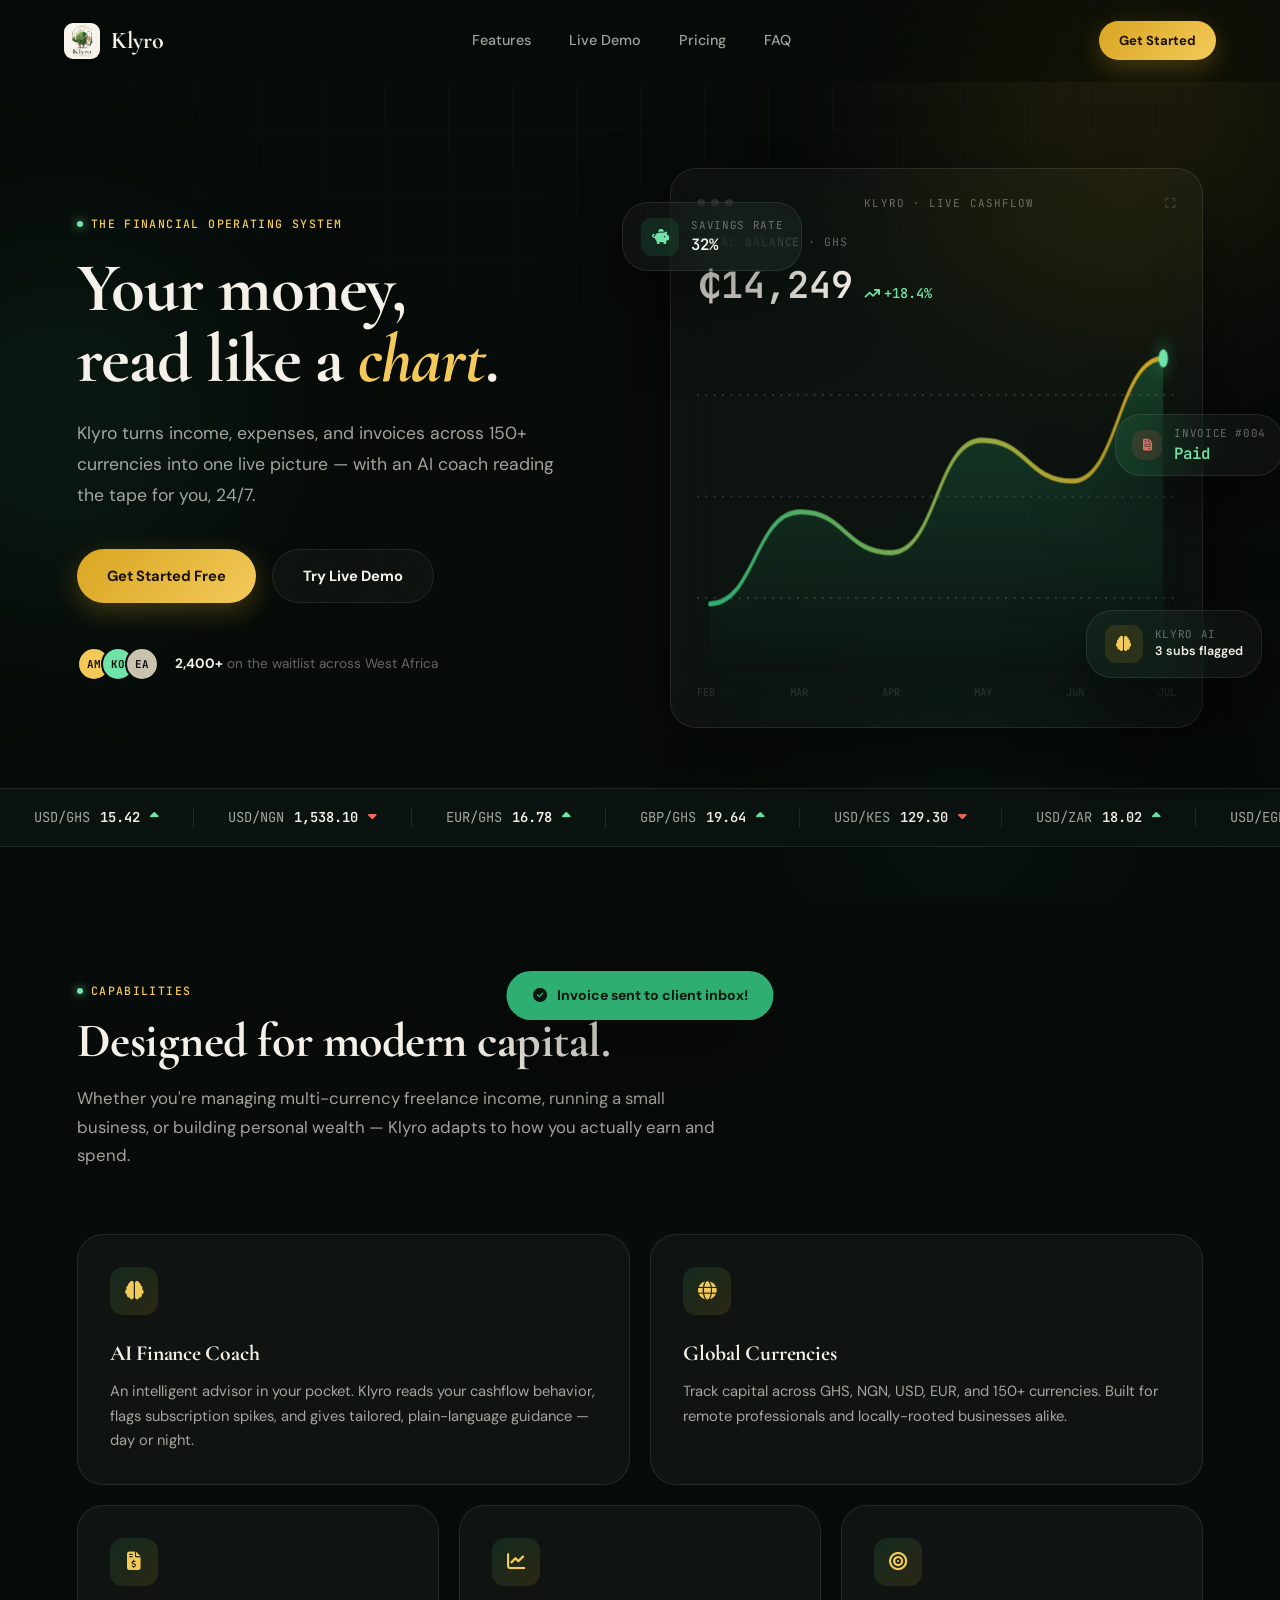
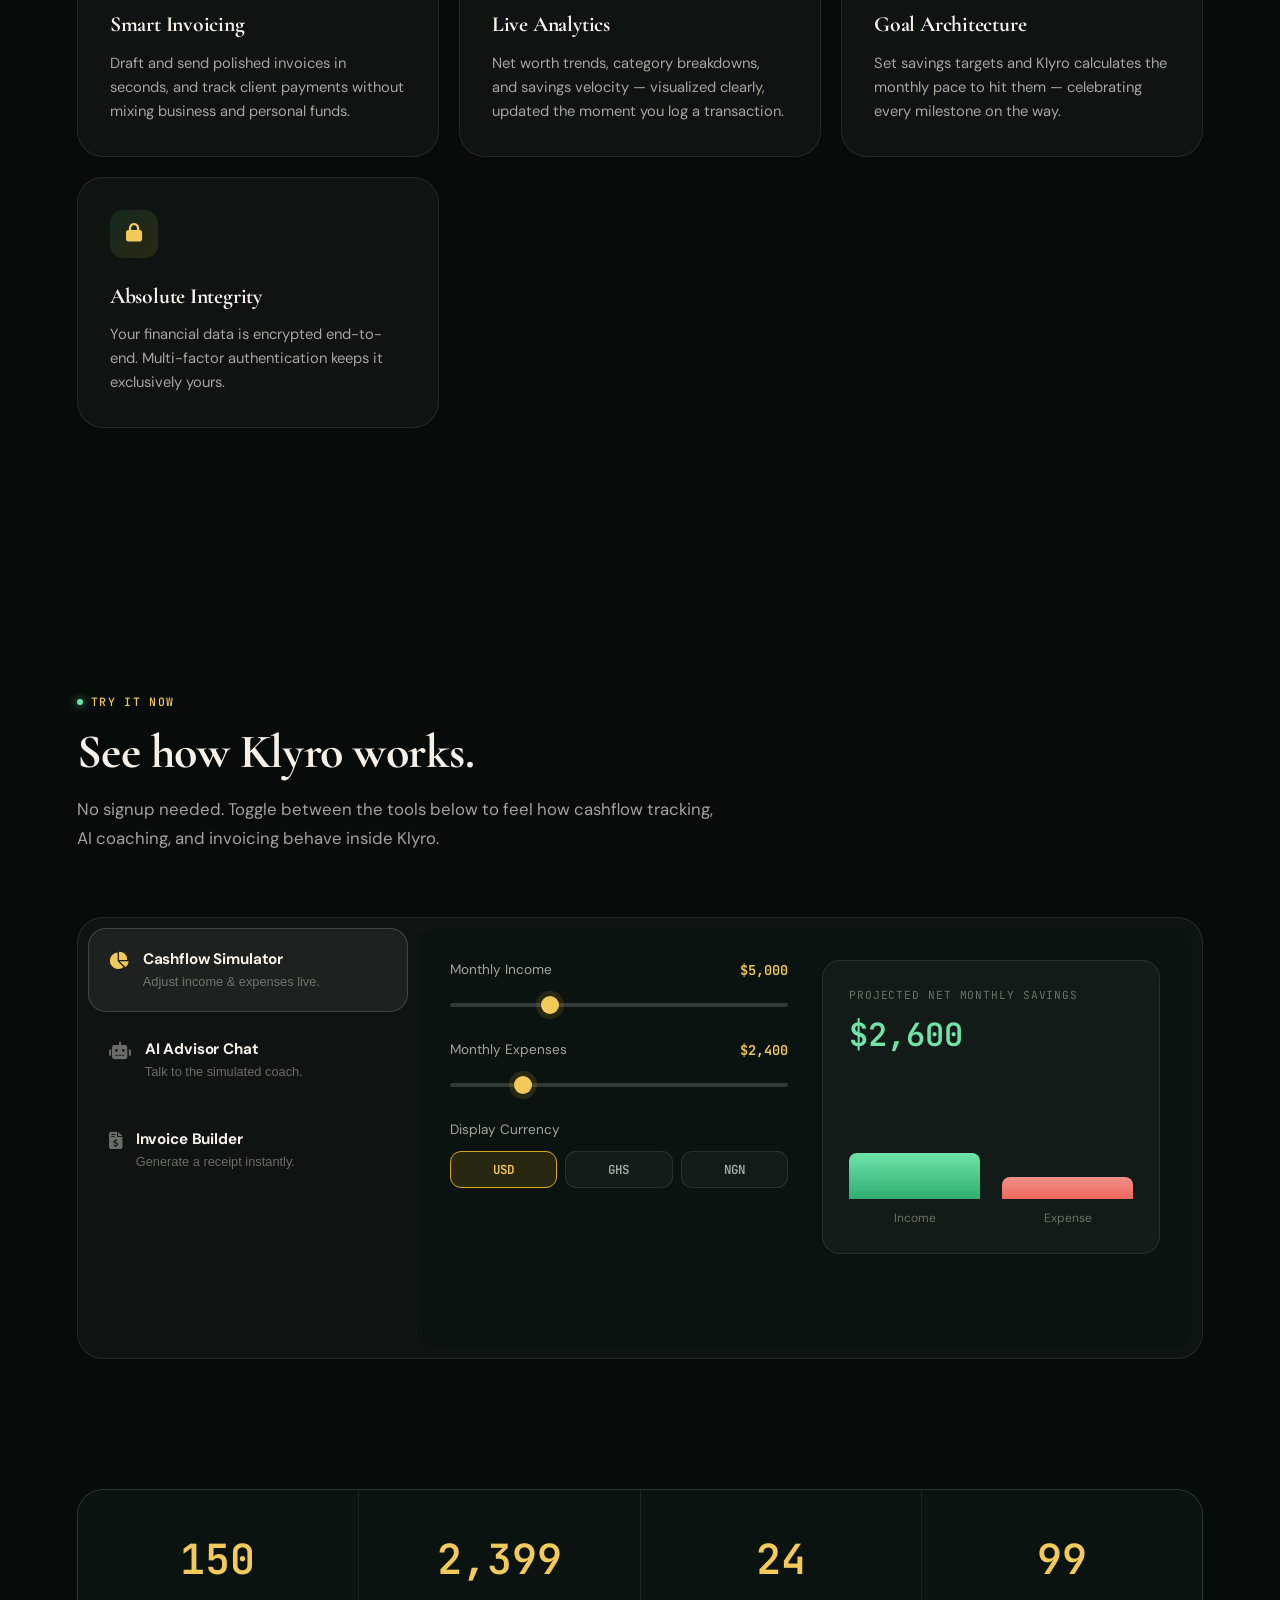
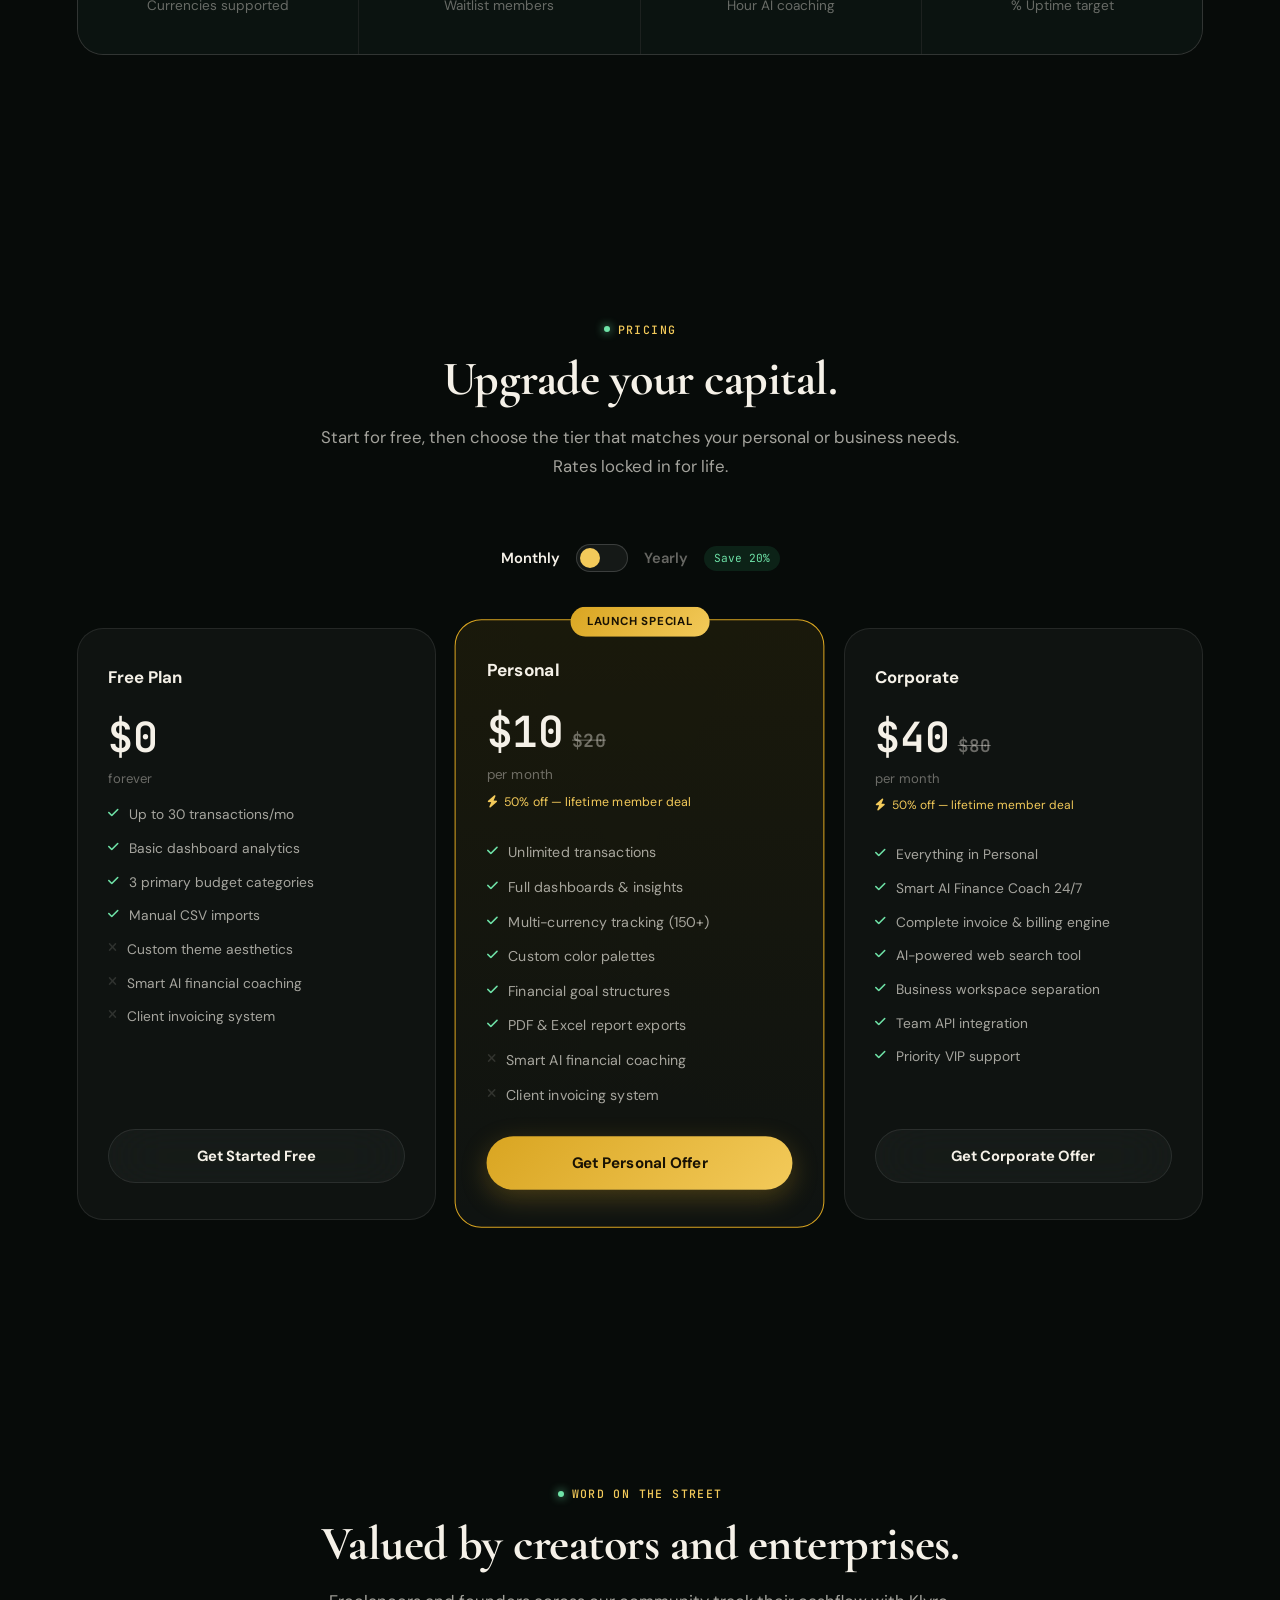
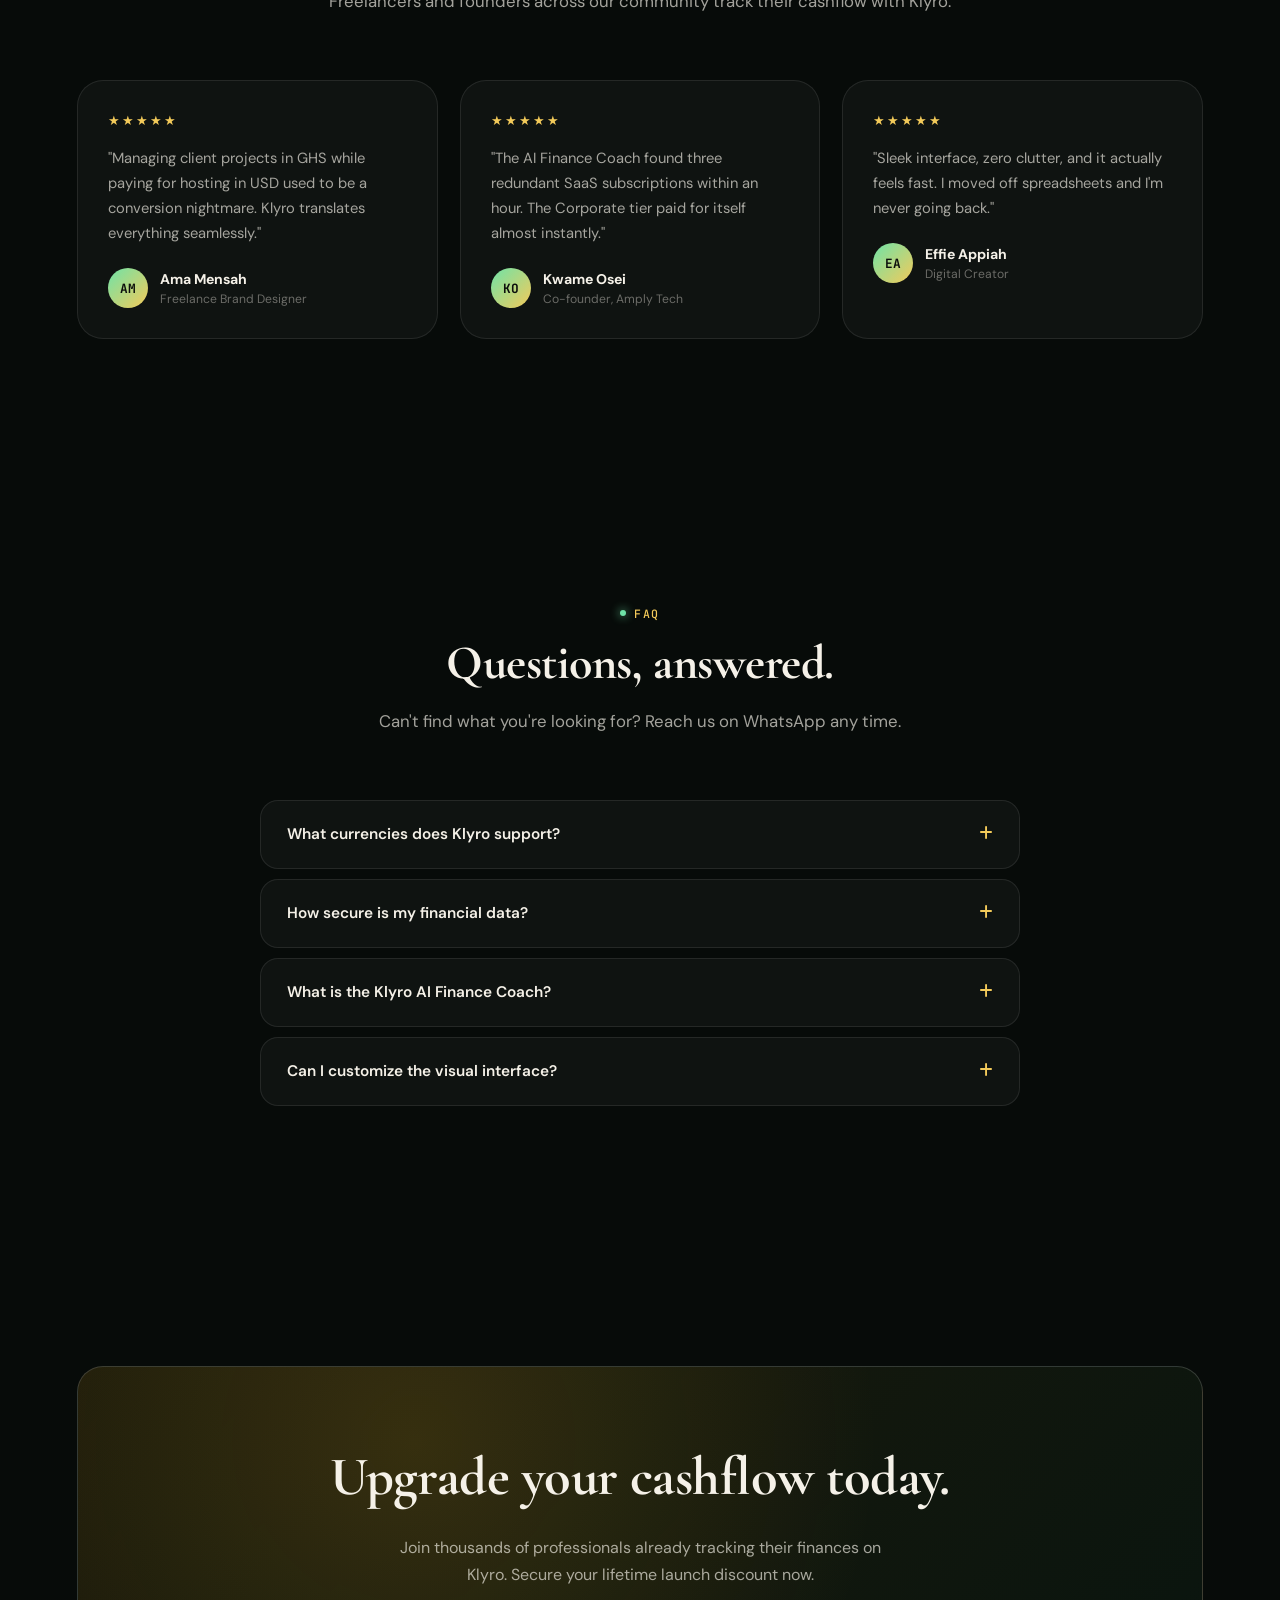
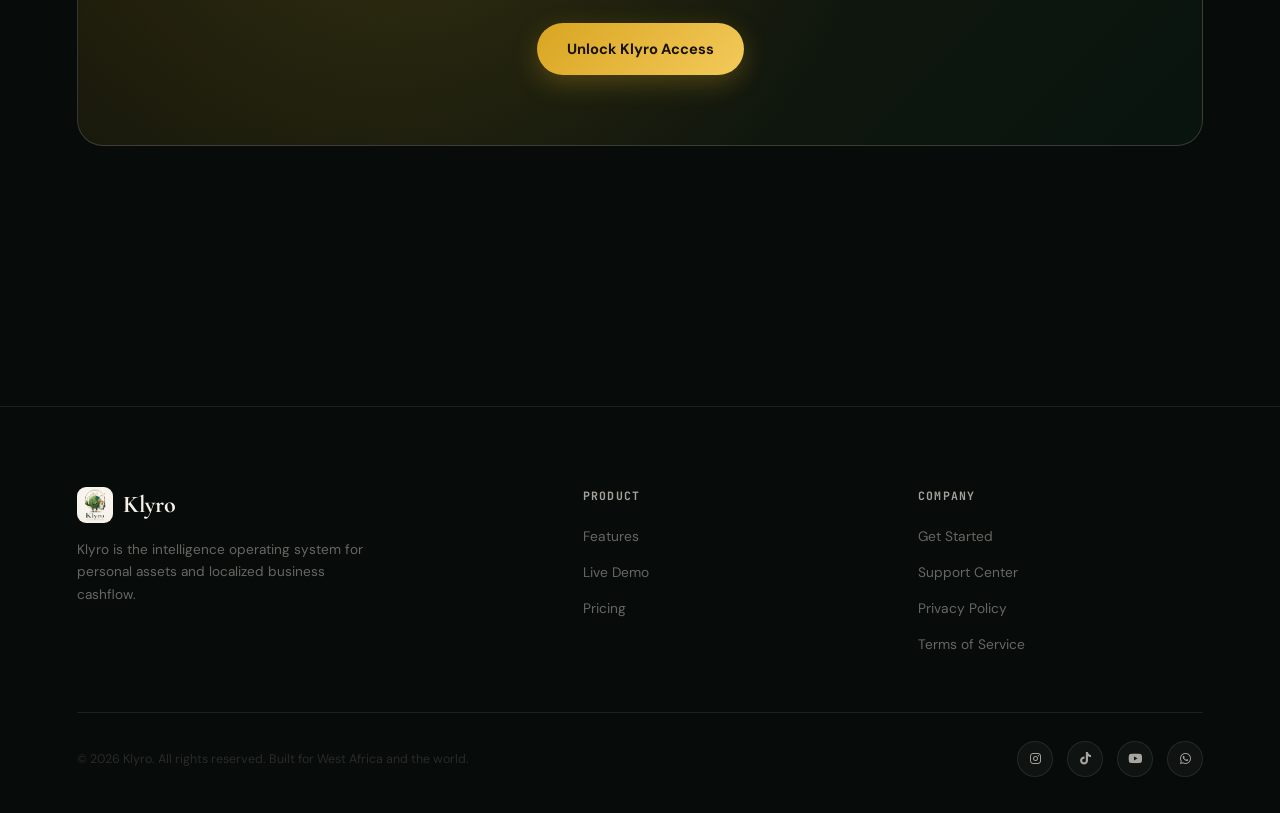
==== commit 34f4e6b7: "Waitlist Implementation Waitlist Implementation for audience before official launch" ====
--- a/index.html
+++ b/index.html
@@ -3,7 +3,7 @@
 <head>
 <meta charset="UTF-8">
 <meta name="viewport" content="width=device-width, initial-scale=1.0">
-<title>Klyro — The Financial Operating System for Africa & Beyond</title>
+<title>Klyro — The Financial Operating System</title>
 <meta name="description" content="Klyro is the AI-powered financial system. Track 150+ currencies, automate invoicing, and get 24/7 personalized financial coaching.">
 <link rel="icon" type="image/png" href="Klyro's Logo.png">
 
@@ -1003,9 +1003,10 @@
     <div class="footer-bottom">
       <span>© 2026 Klyro. All rights reserved. Built for West Africa and the world.</span>
       <div class="footer-socials">
-        <a href="#" aria-label="Klyro on Twitter"><i class="fab fa-twitter"></i></a>
-        <a href="#" aria-label="Klyro on GitHub"><i class="fab fa-github"></i></a>
-        <a href="#" aria-label="Klyro on LinkedIn"><i class="fab fa-linkedin-in"></i></a>
+        <a href="https://www.instagram.com/petit64348" aria-label="Klyro on Instagram"><i class="fab fa-instagram"></i></a>
+        <a href="https://www.tiktok.com/@petitgenie276" aria-label="Klyro on TikTok"><i class="fab fa-tiktok"></i></a>
+        <a href="https://www.youtube.com/@petitgeniecodes" aria-label="Klyro on YouTube"><i class="fab fa-youtube"></i></a>
+        <a href="https://wa.me/233559583295" aria-label="Klyro on LinkedIn"><i class="fab fa-whatsapp"></i></a>
       </div>
     </div>
   </footer>
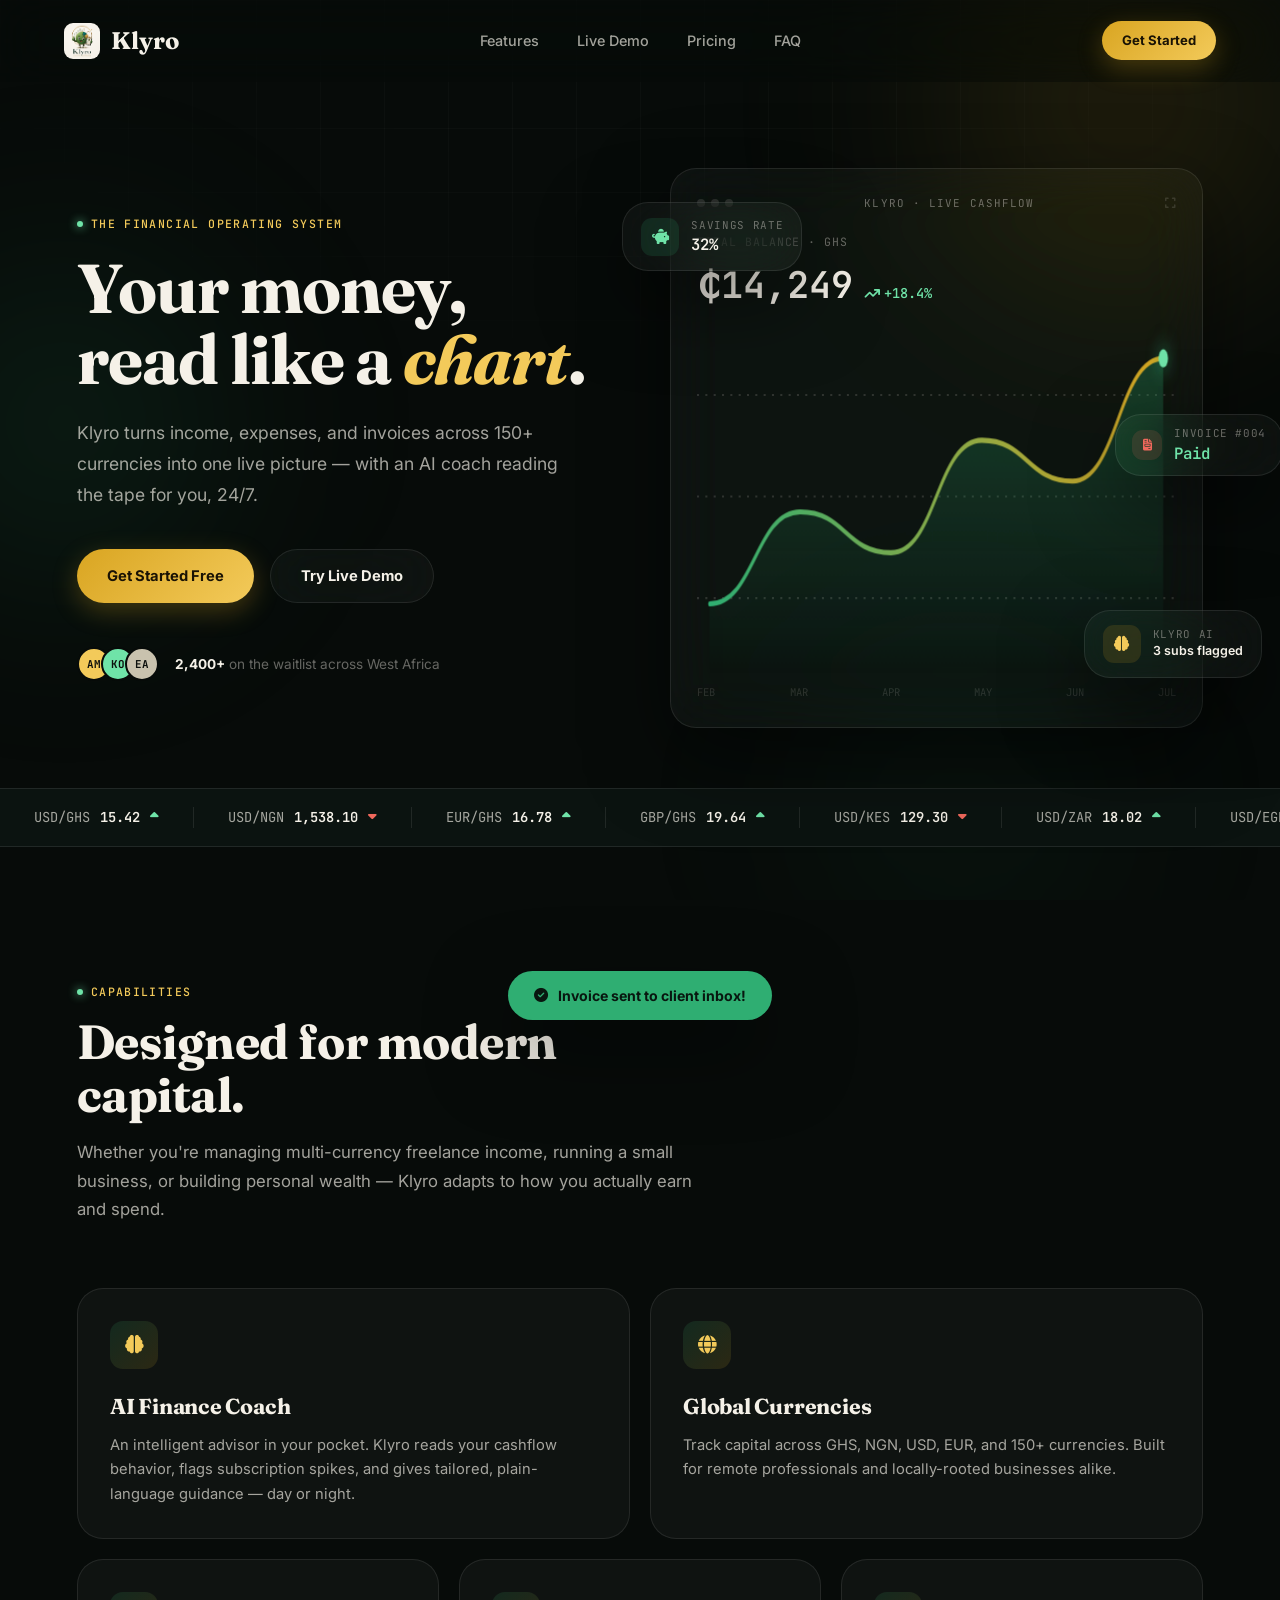
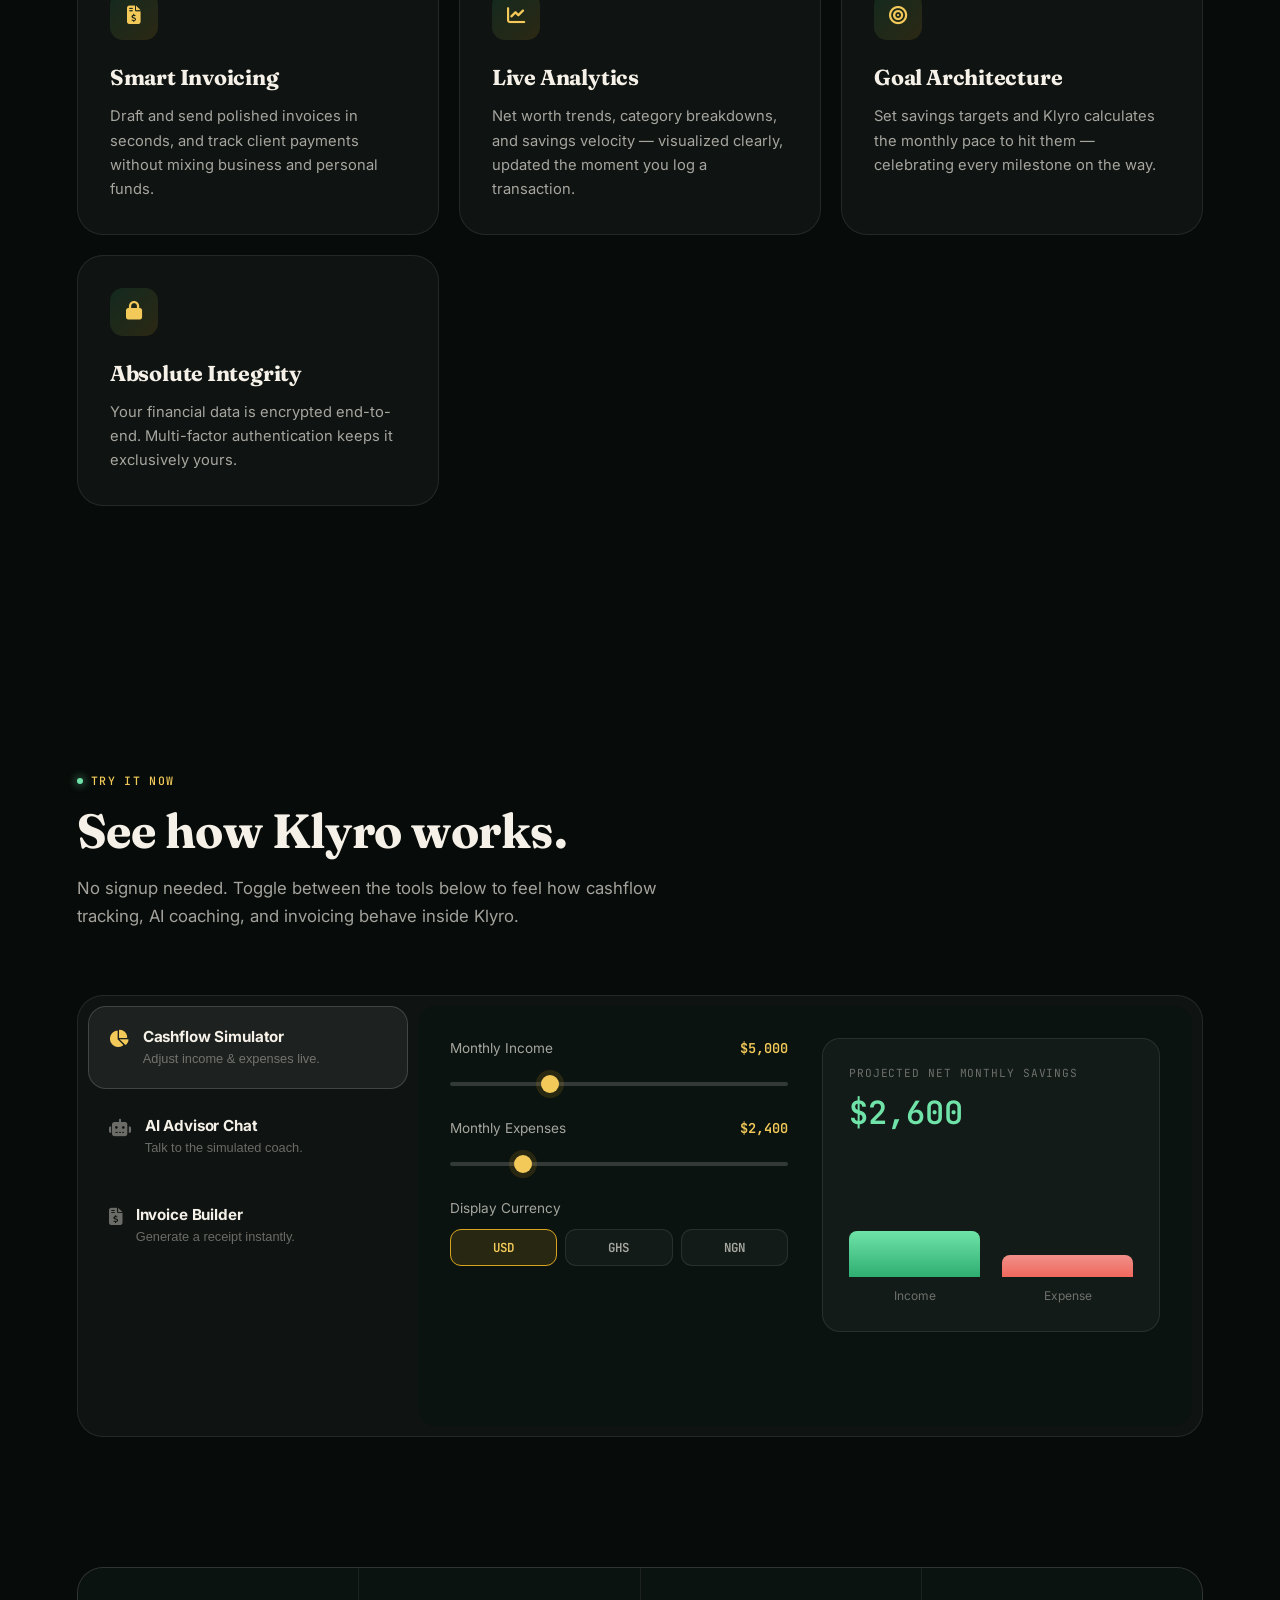
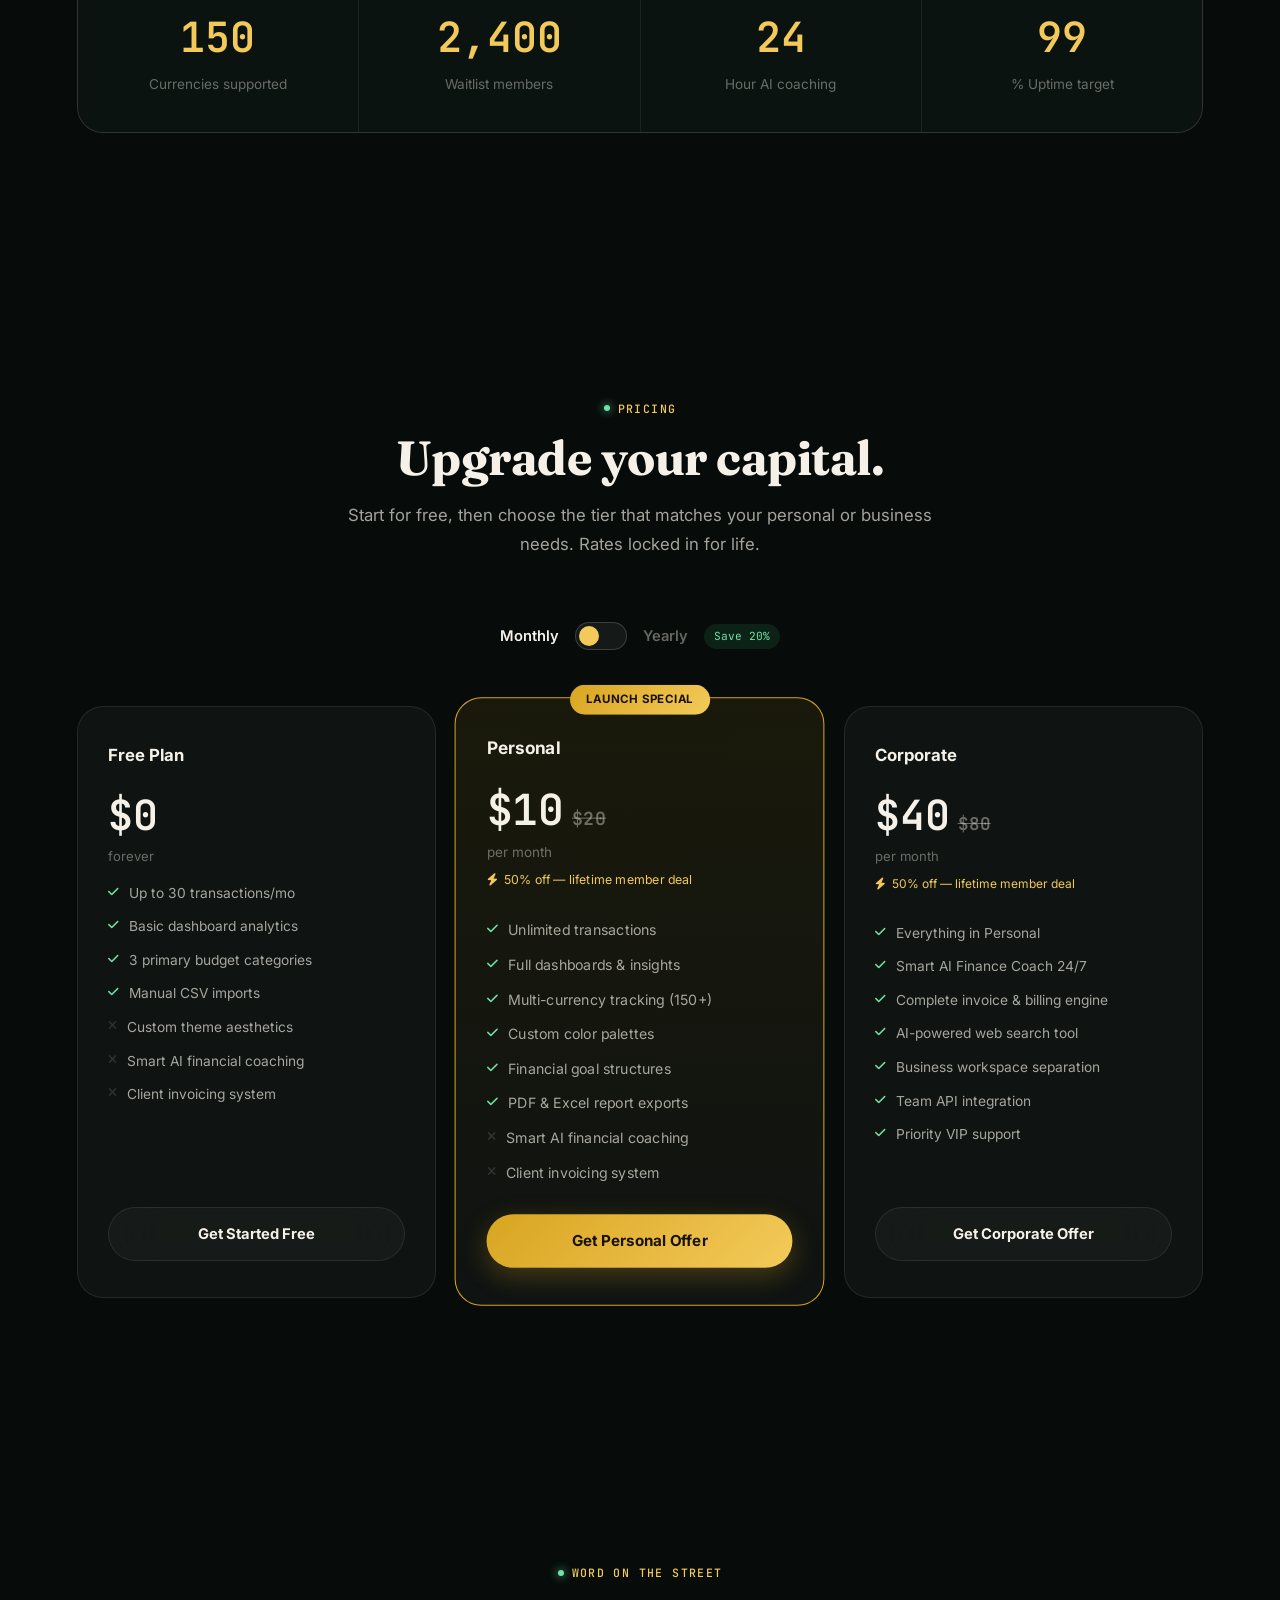
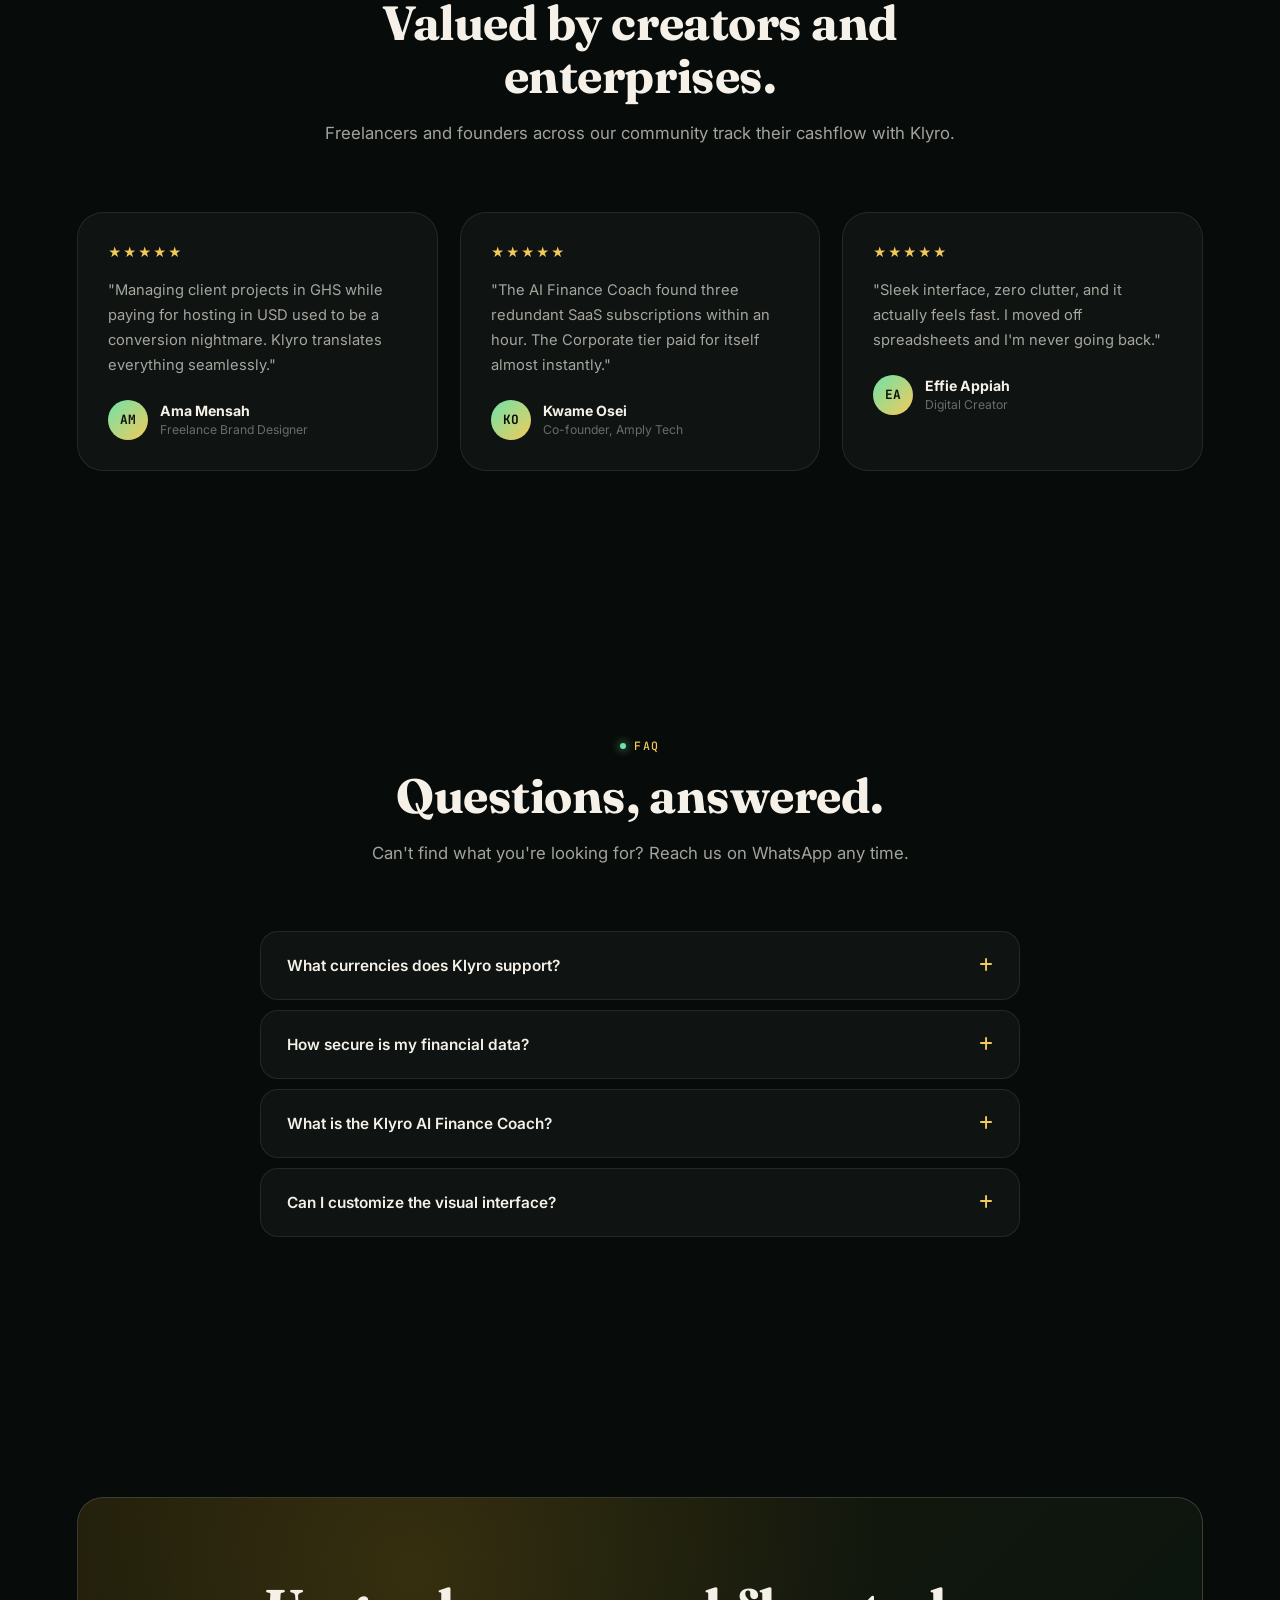
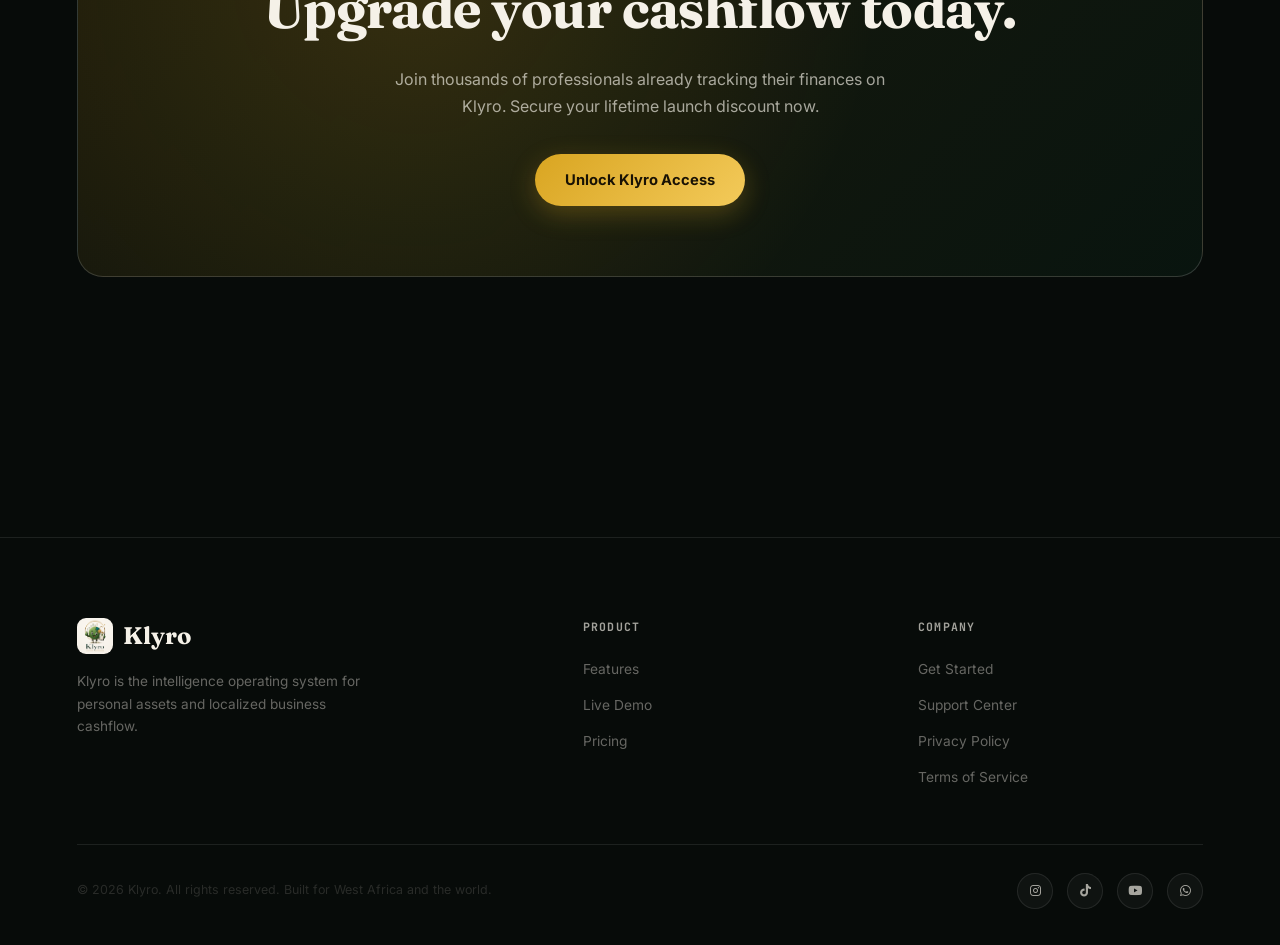
==== commit 28528003: "New features and bug fixes" ====
--- a/index.html
+++ b/index.html
@@ -9,7 +9,7 @@
 
 <link rel="preconnect" href="https://fonts.googleapis.com">
 <link rel="preconnect" href="https://fonts.gstatic.com" crossorigin>
-<link rel="stylesheet" href="https://fonts.googleapis.com/css2?family=Cormorant+Garamond:ital,wght@0,500;0,600;0,700;1,500&family=DM+Sans:wght@300;400;500;600;700;800&family=JetBrains+Mono:wght@400;500;600&display=swap">
+<link rel="stylesheet" href="https://fonts.googleapis.com/css2?family=Fraunces:opsz,wght@9..144,400;9..144,500;9..144,600;9..144,700;9..144,800&family=Inter:wght@300;400;500;600;700;800&family=JetBrains+Mono:wght@400;500;600&display=swap">
 <link rel="stylesheet" href="https://cdnjs.cloudflare.com/ajax/libs/font-awesome/6.4.0/css/all.min.css">
 
 <style>
@@ -53,8 +53,8 @@
   --shadow-lg:     0 30px 80px rgba(0,0,0,0.5);
   --ease:          cubic-bezier(0.16,1,0.3,1);
 
-  --font-display:  'Cormorant Garamond', Georgia, serif;
-  --font-body:     'DM Sans', -apple-system, sans-serif;
+  --font-display:  'Fraunces', Georgia, serif;
+  --font-body:     'Inter Display', 'Inter', -apple-system, sans-serif;
   --font-mono:     'JetBrains Mono', ui-monospace, monospace;
 }
 
